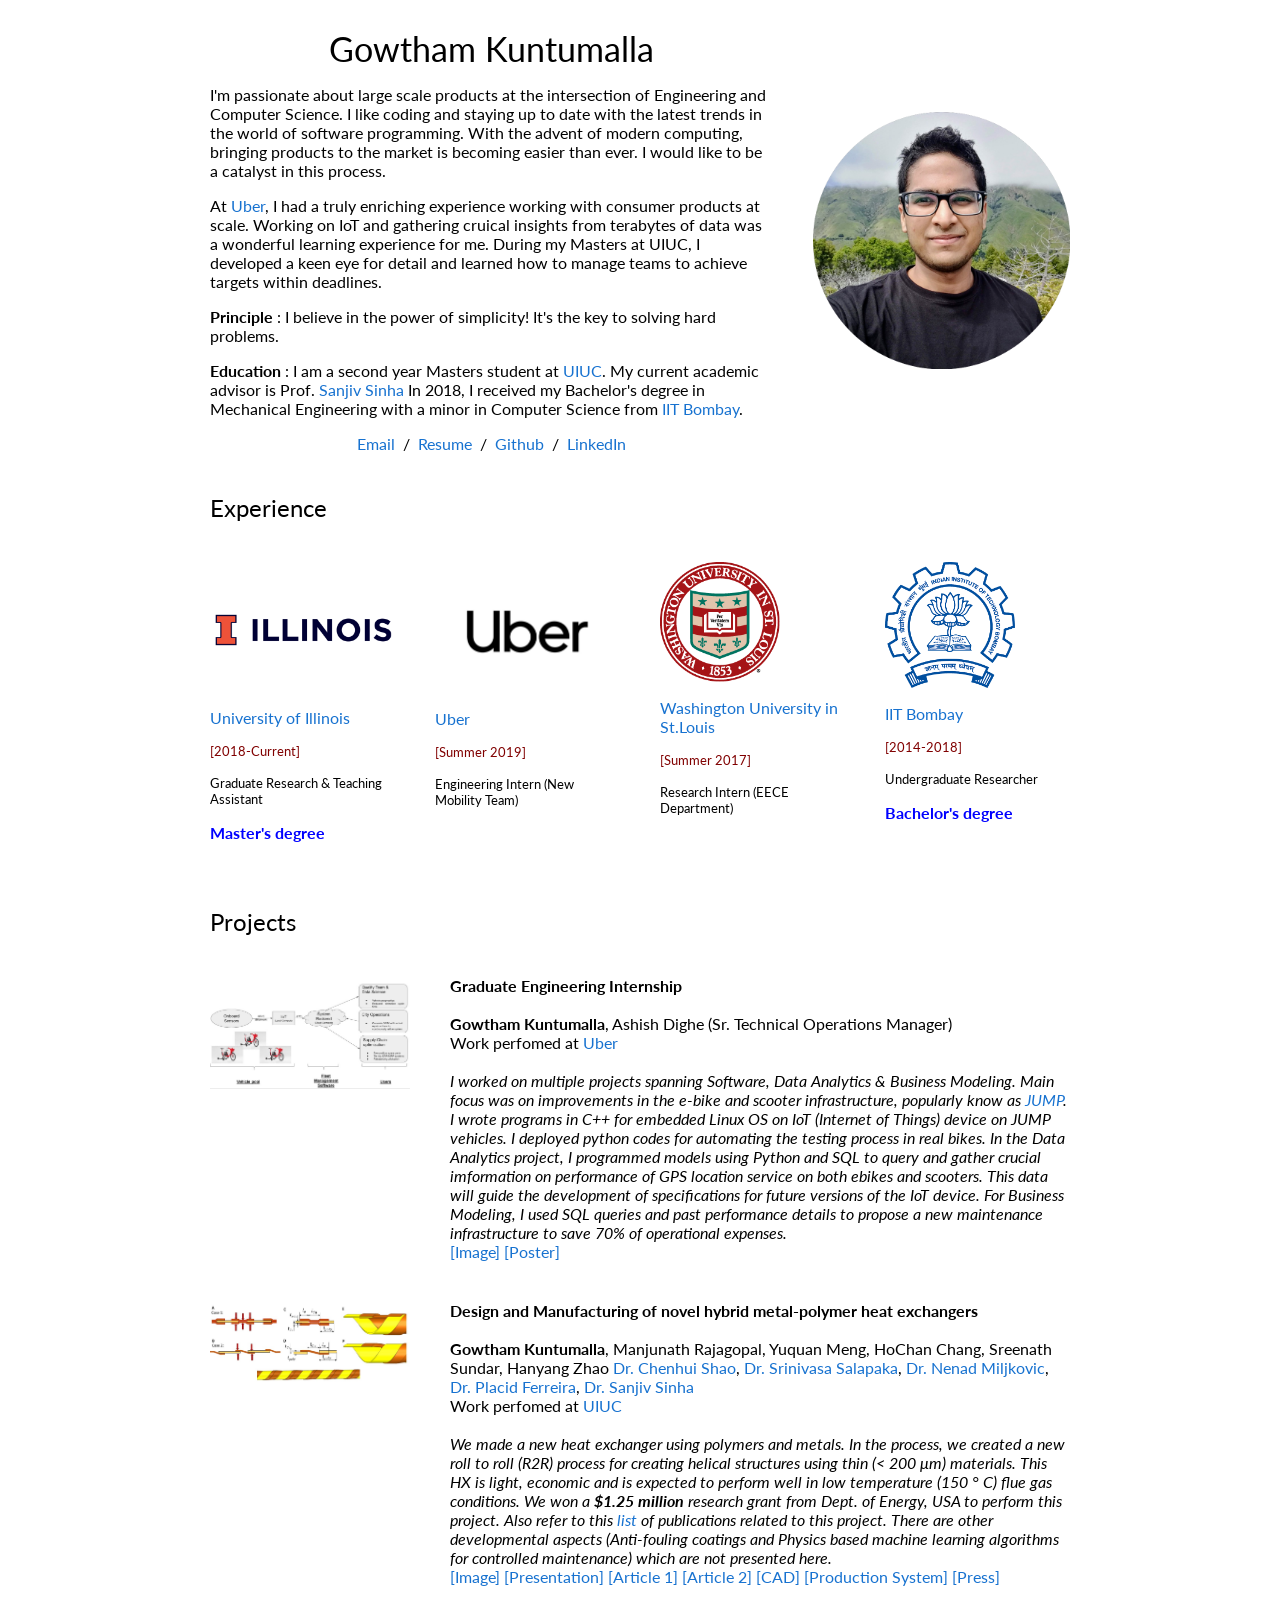
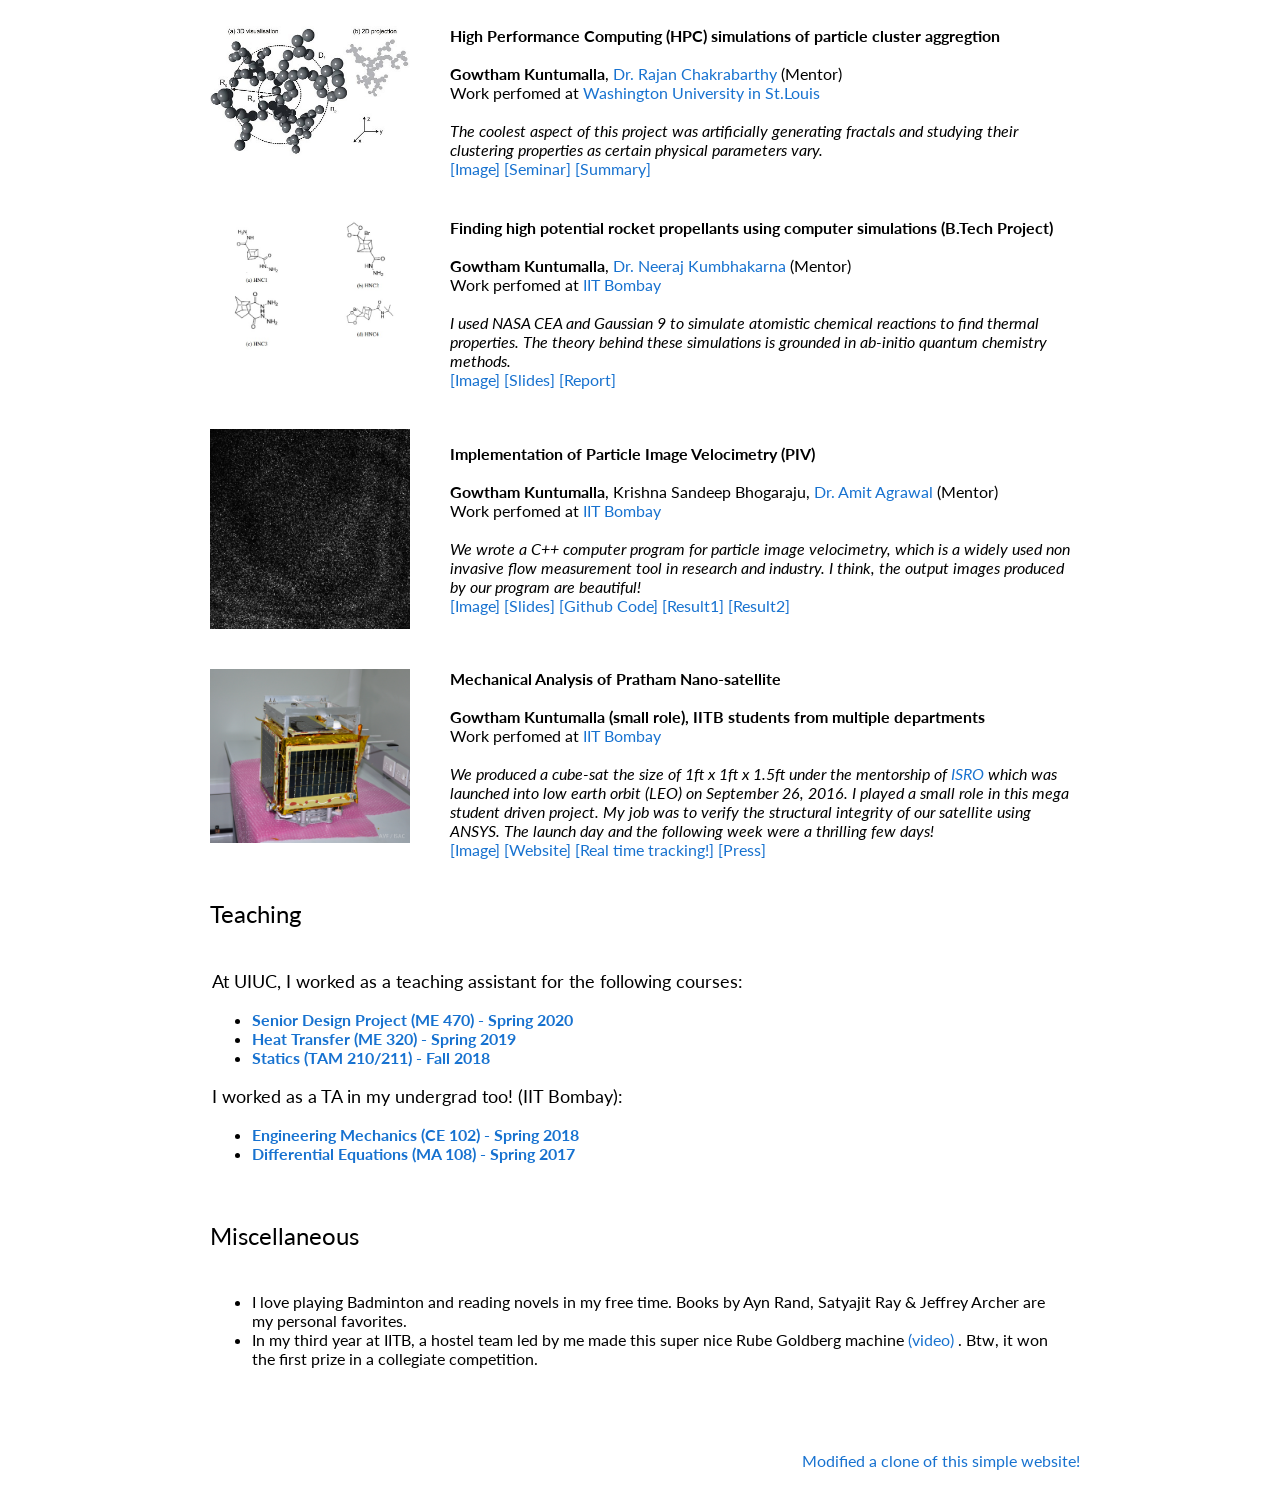
==== index.html @ ed0f3901 "Merge branch 'master' of https://github.com/gowthamkuntumalla/gowthamkuntumalla.github.io" ====
<!DOCTYPE HTML PUBLIC "-//W3C//DTD HTML 4.01 Transitional//EN">
<html>

<head>
  <meta name=viewport content=“width=800”>
  <meta name="generator" content="HTML Tidy for Linux/x86 (vers 11 February 2007), see www.w3.org">
  <!-- <meta name="google-site-verification" content="XXjK99sZKdpFN8kxwbglvDK8Gbhanfx-QfZGGG_TU1M" /> -->
  
  <!-- Global site tag (gtag.js) - Google Analytics -->
<script async src="https://www.googletagmanager.com/gtag/js?id=G-REYKFVB4VT"></script>
<script>
  window.dataLayer = window.dataLayer || [];
  function gtag(){dataLayer.push(arguments);}
  gtag('js', new Date());

  gtag('config', 'G-REYKFVB4VT');
</script>


  <style type="text/css">
    /* Color scheme taken from Sergey Karayev */
    
    a {
      color: #1772d0;
      text-decoration: none;
    }
    
    a:focus,
    a:hover {
      color: #f09228;
      text-decoration: none;
    }
    
    body,
    td,
    th,
    tr,
    p,
    a {
      font-family: 'Lato', Verdana, Helvetica, sans-serif;
      font-size: 16px
    }
    
    strong {
      font-family: 'Lato', Verdana, Helvetica, sans-serif;
      font-size: 16px;
    }
    
    heading {
      font-family: 'Lato', Verdana, Helvetica, sans-serif;
      font-size: 24px;
    }
    
    papertitle {
      font-family: 'Lato', Verdana, Helvetica, sans-serif;
      font-size: 16px;
      font-weight: 700
    }
    
    name {
      font-family: 'Lato', Verdana, Helvetica, sans-serif;
      font-size: 34px;
    }
    
    #paper_img{
      width: 200px;
	  
    }
	
	#inst_logo{
	
	  width:100%;
	  vertical-align: bottom
	
	}
    
    .fade {
      transition: opacity .2s ease-in-out;
      -moz-transition: opacity .2s ease-in-out;
      -webkit-transition: opacity .2s ease-in-out;
    }
    
    span.highlight {
      background-color: #ffffd0;
    }
  </style>
  
  
  <!--  ;;;;;;;;;;;;;;;;;;;;;;;;;;;;;;;;;;;;;;;;;;;;;;;;;;;;;;;;;;;;;;;;;;;;;;;;;;;;;;;;;;;;;;;;;;;;;;;;;;;;;;;;;;;;;;;;;;;;;;;;;;;;;;;;;;;;;;;;;;;  -->
  
  <title>Gowtham Kuntumalla</title>
  <meta http-equiv="Content-Type" content="text/html; charset=us-ascii">
  <link href='http://fonts.googleapis.com/css?family=Lato:400,700,400italic,700italic' rel='stylesheet' type='text/css'>
</head>

<body>
  <table width="900" border="0" align="center" cellspacing="0" cellpadding="0">
    <tr>
      <td>
        <table width="100%" align="center" border="0" cellspacing="0" cellpadding="20">
          <tr>
            <td width="67%" valign="middle">
              <p align="center">
                <name>Gowtham Kuntumalla</name>
              </p>
		    
	      <p> I'm passionate about large scale products at the intersection of Engineering and Computer Science. 
		  I like coding and staying up to date with the latest trends in the world of software programming. 
		  With the advent of modern computing, bringing products to the market is becoming easier than ever. I would like to be a catalyst in this process.  
		 </p>
	     
              <p>  At <a href = "https://www.uber.com/"> Uber</a>, I had a truly enriching experience working with consumer products at scale. Working on IoT and gathering cruical insights from terabytes of data was a wonderful learning experience for me.
		   During my Masters at UIUC, I developed a keen eye for detail and learned how to manage teams to achieve targets within deadlines. 
		      </p>
		    
		 <p> <strong> Principle </strong>: I believe in the power of simplicity! It's the key to solving hard problems. </p> 
              
               <p><strong> Education </strong>: I am a second year Masters student at <a href="https://www.illinois.edu/">UIUC</a>. My current academic advisor is Prof. <a href="https://mechanical.illinois.edu/directory/faculty/sanjiv">Sanjiv Sinha</a> 
		      In 2018, I received my Bachelor's degree in Mechanical Engineering with a minor in Computer Science from <a href="http://www.iitb.ac.in/">IIT Bombay</a>.  
		   </p>
              
              <p align=center>
                <a href="mailto:gowthamkuntumalla@gmail.com">Email</a> &nbsp/&nbsp
                <a href="files/Resume_Gowtham_Kuntumalla.pdf">Resume</a> &nbsp/&nbsp
                <!-- <a href="https://scholar.google.com/citations?hl=en&user=H0JTpfwAAAAJ">Google Scholar</a> &nbsp/&nbsp -->
                <a href="https://github.com/gowthamkuntumalla"> Github </a> &nbsp/&nbsp
                <a href="https://www.linkedin.com/in/gowthamkuntumalla/"> LinkedIn</a>
              </p>
            </td>
            <td width="50%">
              <img width="100%" src="images/gowtham.png">
            </td>
          </tr>
        </table>
		
		
		
		
		 <table width="100%" align="center" border="0" cellspacing="0" cellpadding="20">
          <tr>
            <td width="100%" valign="middle">
              <heading>Experience</heading>
            </td>
          </tr>
        </table>	


		<table width="100%" align="center" border="0" cellspacing="0" cellpadding="20">
          <tr>
            <td width="25%" valign="center">
              <img id="inst_logo" src='images/UIUC_logo.jpg'>
			  
			  <p><font size=2 px color="#800000"> <a href="https://www.illinois.edu/">University of Illinois</a>  </font></p>
			  <p><font size=2 px color="#800000" > [2018-Current]</font></p>
			  <p><font size=2 px color="#000000" > Graduate Research & Teaching Assistant</font></p>
			  <p><font size=2 px color="#0000FF" > <strong>Master's degree</strong></font></p>
            </td>
			
			
			<td width="25%" valign="center">
              <img id="inst_logo" src='images/Uber_logo.jpg'>
			  <p><font size=2 px color="#800000" > <a href="https://www.uber.com/">Uber </a>  </font></p>
			  <p><font size=2 px color="#800000" > [Summer 2019]</font></p>
			  <p><font size=2 px color="#000000" > Engineering Intern (New Mobility Team)</font></p>
			  <p><font size=2 px color="#FFFFFF" > - </font></p>
            </td>
			
			<td width="25%" valign="center">
              <img  width = 65% src='images/WashU_logo.png'> <!--id="inst_logo" --> 
			  <p><font size=2 px color="#800000" > <a href="https://eece.wustl.edu/Pages/default.aspx">Washington University in St.Louis </a>  </font></p>
			  <p><font size=2 px color="#800000" > [Summer 2017]</font></p>
			  <p><font size=2 px color="#000000" > Research Intern (EECE Department)</font></p>
			  <p><font size=2 px color="#FFFFFF" > - </font></p>
            </td>
			
			<td width="25%" valign="top">
              <img width = 70%  src='images/IITB_logo.png'> <!--id="inst_logo" --> 
			  <p><font size=2 px color="#800000" > <a href="http://www.iitb.ac.in/">IIT Bombay </a>   </font></p>
			  <p><font size=2 px color="#800000" > [2014-2018]</font></p>
			  <p><font size=2 px color="#000000" > Undergraduate Researcher</font></p>
			  <p><font size=2 px color="#0000FF" > <strong> Bachelor's degree</strong></font></p>
            </td>
			
			
          </tr>
        </table>			
		<br> 
		<!--  ;;;;;;;;;;;;;;;;;;;;;;;;;;;;;;;;;;;;;;;;;;;;;;;;;;;;;;;;;;;;;;;;;;;;;;;;;;;;;;;;;;;;;;;;;;;;;;;;;;;;;;;;;;;;;;;;;;;;;;;;;;;;;;;;;;;;;;;;;;;  -->
		
        <table width="100%" align="center" border="0" cellspacing="0" cellpadding="20">
          <tr>
            <td width="100%" valign="middle">
              <heading>Projects</heading>
            </td>
          </tr>
        </table>
		

        <table id="publications" width="100%" align="center" border="0" cellspacing="0" cellpadding="20">
          <tr>
            <td width="25%" valign="top">
              <img id="paper_img" src='images/Uber_IVHM.jpg'>
            </td>
            <td width="75%" valign="center" >
              <papertitle> Graduate Engineering Internship</papertitle>
              <br> <br>
              <strong>Gowtham Kuntumalla</strong>,
              Ashish Dighe (Sr. Technical Operations Manager)
			  <br>
              Work perfomed at <a href="https://www.uber.com/">Uber </a> <br> <br>
			  
              <em>I worked on multiple projects spanning Software, Data Analytics & Business Modeling. Main focus was on improvements in the e-bike and scooter infrastructure, 
			  popularly know as <a href = "https://www.jump.com/"> JUMP</a>. 
        I wrote programs in C++ for embedded Linux OS on IoT (Internet of Things) device on JUMP vehicles. I deployed python codes for automating the testing process in real bikes. 
		      In the Data Analytics project, I programmed models using Python and SQL to query and gather crucial imformation on performance of GPS location service on both ebikes and scooters. 
		      This data will guide the development of specifications for future versions of the IoT device. For Business Modeling, I used SQL queries and past performance details to propose a new maintenance infrastructure to save 70% of operational expenses. 
        </em>
              <br>
              <a href="images/Uber_IVHM.jpg">[Image]</a>
			  <a href="files/Uber_Gowtham_Poster.pdf">[Poster]</a>
 
            </td>
          </tr>
		  
		  
		  <tr>
            <td width="25%" valign="top">
              <img id="paper_img" src='images/UIUC_DOE_HXimg.jpg'>
            </td>
            <td width="75%" valign="center" >
              <papertitle> Design and Manufacturing of novel hybrid metal-polymer heat exchangers </papertitle>
              <br> <br>
              <strong>Gowtham Kuntumalla</strong>,
			  Manjunath Rajagopal, Yuquan Meng, HoChan Chang, Sreenath Sundar, Hanyang Zhao   
			  
			  <a href="https://mechanical.illinois.edu/directory/faculty/chshao">Dr. Chenhui Shao</a>,
			  <a href="https://mechanical.illinois.edu/directory/faculty/salapaka">Dr. Srinivasa Salapaka</a>,
			  <a href="https://mechanical.illinois.edu/directory/profile/nmiljkov">Dr. Nenad Miljkovic</a>,
			  <a href="https://mechanical.illinois.edu/directory/faculty/pferreir">Dr. Placid Ferreira</a>,		  			  
              <a href="http://sinhagroup.mechanical.illinois.edu/people.html">Dr. Sanjiv Sinha</a>
			  
              <br>
			  Work perfomed at <a href="http://sinhagroup.mechanical.illinois.edu/research.html"> UIUC </a> <br> <br>

			  
              <em> We made a new heat exchanger using polymers and metals. In the process, we created a new roll to roll (R2R) process for creating helical structures using thin (&lt; 200 &#956;m) materials. This HX is light, economic and 
			is expected to perform well in low temperature (150 &#176; C) flue gas conditions. We won a <strong> $1.25 million </strong> research grant from Dept. of Energy, USA to perform this project.  Also refer to 
			this <a href = "http://sinhagroup.mechanical.illinois.edu/pubs.html">list</a> of publications related to this project. There are other developmental aspects 
			(Anti-fouling coatings and Physics based machine learning algorithms for controlled maintenance) which are not presented here. </em>
              <br>
			  <a href="images/UIUC_DOE_HXimg.jpg">[Image]</a>
			  <a href="files/UIUC_IMECE2019_Presentation.pdf">[Presentation]</a>
              <a href="files/UIUC_ASME_GK.pdf">[Article 1]</a>
			  <a href="https://www.sciencedirect.com/science/article/pii/S0017931019325748">[Article 2]</a>
			  <a href="images/UIUC_R2R_CAD.jpg">[CAD]</a>
			  <a href="images/UIUC_R2R_setup.jpg">[Production System]</a>
			  <a href="https://mechanical.illinois.edu/news/sinha-leading-study-improve-low-temperature-heat-exchanger-performance">[Press]</a>
			  
			  
 
            </td>
          </tr>
		  
		  
		  <tr>
            <td width="25%" valign="top">
              <img id="paper_img" src='images/WashU_fractal.jpg'>
            </td>
            <td width="75%" valign="center" >
              <papertitle> High Performance Computing (HPC) simulations of particle cluster aggregtion</papertitle>
              <br> <br>
              <strong>Gowtham Kuntumalla</strong>,
              <a href="https://engineering.wustl.edu/Profiles/Pages/Rajan-Chakrabarty.aspx">Dr. Rajan Chakrabarthy </a> (Mentor)
              <br>
			  Work perfomed at <a href="https://eece.wustl.edu/Pages/default.aspx">Washington University in St.Louis </a> <br> <br>

			  
              <em> The coolest aspect of this project was artificially generating fractals and studying their clustering properties as
			  certain physical parameters vary.</em>
              <br>
			  <a href="images/WashU_fractal.jpg">[Image]</a>
			  <a href="files/WashU_NLD_Seminar_PPT.pdf">[Seminar]</a>
              <a href="files/WashU_Gowtham_Project_Report.pdf">[Summary]</a>
 
            </td>
          </tr>
		  
		  
		  <tr>
            <td width="25%" valign="top">
              <img id="paper_img" src='images/IITB_BTP_image.jpg'>
            </td>
            <td width="75%" valign="center" >
              <papertitle> Finding high potential rocket propellants using computer simulations (B.Tech Project)</papertitle>
              <br> <br>
              <strong>Gowtham Kuntumalla</strong>,
              <a href="https://www.me.iitb.ac.in/?q=faculty/Prof.%20Neeraj%20Kumbhakarna">Dr. Neeraj Kumbhakarna</a> (Mentor)
              <br>
			  Work perfomed at <a href="http://www.iitb.ac.in/">IIT Bombay </a> <br> <br>

			  
              <em> I used NASA CEA and Gaussian 9 to simulate atomistic chemical reactions to find thermal properties. The theory behind these simulations is grounded in ab-initio quantum chemistry methods.</em>
              <br>
			  <a href="images/IITB_BTP_image.jpg">[Image]</a>
			  <a href="files/IITB_BTP1_slides.pdf">[Slides]</a>
              <a href="files/IITB_BTP1_report.pdf">[Report]</a>
 
            </td>
          </tr>
		  
		  <tr>
            <td width="25%" valign="top">
              <img id="paper_img" src='images/IITB_PIV_result3.gif'>
            </td>
            <td width="75%" valign="center" >
              <papertitle> Implementation of Particle Image Velocimetry (PIV)</papertitle>
              <br> <br>
              <strong>Gowtham Kuntumalla</strong>, Krishna Sandeep Bhogaraju,
              <a href="https://www.me.iitb.ac.in/~amit.agrawal/">Dr. Amit Agrawal</a> (Mentor)
              <br>
			  Work perfomed at <a href="http://www.iitb.ac.in/">IIT Bombay </a> <br> <br>

			  
              <em> We wrote a C++ computer program for particle image velocimetry, which is a widely used non invasive flow measurement tool in research and industry. I think, the output images 
			  produced by our program are beautiful! </em>
              <br>
			  <a href="images/IITB_PIV_result3.gif">[Image]</a>
			  <a href="files/IITB_PIV_slides.pdf">[Slides]</a>
              <a href="https://github.com/gowthamkuntumalla/2D_PIV-version2">[Github Code]</a>
			  <a href="images/IITB_PIV_result1.gif">[Result1]</a>
			  <a href="images/IITB_PIV_result2.gif">[Result2]</a>
			 </td>
          </tr>
		  
		  
		   <tr>
            <td width="25%" valign="top">
              <img id="paper_img" src='images/IITB_Pratham_Cubesat.jpg'>
            </td>
            <td width="75%" valign="center" >
              <papertitle> Mechanical Analysis of Pratham Nano-satellite</papertitle>
              <br> <br>
              <strong>Gowtham Kuntumalla (small role), IITB students from multiple departments</strong>
              <br>
			  Work perfomed at <a href="http://www.iitb.ac.in/">IIT Bombay </a> <br> <br>

			  
              <em> We produced a cube-sat the size of 1ft x 1ft x 1.5ft under the mentorship of <a href= "https://www.isro.gov.in/"> ISRO </a> which was launched into low earth orbit (LEO) on September 26, 2016. 
			  I played a small role in this mega student driven project. My job was to verify the structural integrity of our satellite using ANSYS. 
			  The launch day and the following week were a thrilling few days!</em>
              <br>
			  
			  <a href="images/IITB_Pratham_Cubesat.jpg">[Image]</a>
			  <a href="https://www.aero.iitb.ac.in/satlab/pratham.php">[Website]</a> 
			  <a href="https://www.n2yo.com/satellite/?s=41783">[Real time tracking!]</a>
			  <a href="https://www.hindustantimes.com/mumbai-news/iit-bombay-s-pratham-microsatellite-did-not-complete-its-mission-goal/story-eEGwcnRZndsUFnEdQUKBwN.html">[Press]</a>
			  
              
			 </td>
          </tr>
	  
		  
		  
		</table>  
		       
         	
		

        <!--  ;;;;;;;;;;;;;;;;;;;;;;;;;;;;;;;;;;;;;;;;;;;;;;;;;;;;;;;;;;;;;;;;;;;;;;;;;;;;;;;;;;;;;;;;;;;;;;;;;;;;;;;;;;;;;;;;;;;;;;;;;;;;;;;;;;;;;;;;;;;  -->
        <table width="100%" align="center" border="0" cellspacing="0" cellpadding="20">
          <tr>
            <td>
              <heading>Teaching</heading>
            </td>
          </tr>
        </table>
        <table width="100%" align="center" border="0" cellpadding="20">
          <tr>
            <td width="75%" valign="center">
              <p>
                <p style="font-size:18px">At UIUC, I worked as a teaching assistant for the following courses:</p>
                <ul>
			<li><a href="https://mechanical.illinois.edu/courses/profile/ME470">
                    <papertitle>Senior Design Project (ME 470) - Spring 2020</papertitle></a></li>
                    
                  <li><a href="https://mechanical.illinois.edu/courses/profile/ME320">
                    <papertitle>Heat Transfer (ME 320) - Spring 2019</papertitle></a></li>
                    <li><a href="https://courses.engr.illinois.edu/tam210/fa2018/index.html">
                      <papertitle> Statics (TAM 210/211) - Fall 2018</a>
                      </li>
                  </ul>
				  <p style="font-size:18px">I worked as a TA in my undergrad too! (IIT  Bombay):</p>
				  <ul>
                  <li><a href="http://www.iitb.ac.in/">
                    <papertitle> Engineering Mechanics (CE 102) - Spring 2018</papertitle></a></li>
                    <li><a href="http://www.iitb.ac.in/">
                      <papertitle> Differential Equations (MA 108) - Spring 2017</a>
                      </li>
                  </ul>
				  
				  
              </p>
            </td>
          </tr>
        </table>
		
		
		
		<!--  ;;;;;;;;;;;;;;;;;;;;;;;;;;;;;;;;;;;;;;;;;;;;;;;;;;;;;;;;;;;;;;;;;;;;;;;;;;;;;;;;;;;;;;;;;;;;;;;;;;;;;;;;;;;;;;;;;;;;;;;;;;;;;;;;;;;;;;;;;;;  -->
        <table width="100%" align="center" border="0" cellspacing="0" cellpadding="20">
          <tr>
            <td>
              <heading>Miscellaneous</heading>
            </td>
          </tr>
        </table>
		
		 <table width="100%" align="center" border="0" cellpadding="20">
          <tr>
            <td width="75%" valign="center">
              <p>
                <ul>
                  <li>I love playing Badminton and reading novels in my free time. Books by Ayn Rand, Satyajit Ray & Jeffrey Archer are my personal favorites.
                   <li> In my third year at IITB, a hostel team led by me made this super nice Rube Goldberg machine  <a href ="https://www.youtube.com/watch?v=MYQxAyiaZkA"> (video) </a>. Btw, it won the first prize in a collegiate competition. 
				  </li>
                  </ul>	  
			  </p>
            </td>
          </tr>
        </table>
		
		
		
		<!--  ;;;;;;;;;;;;;;;;;;;;;;;;;;;;;;;;;;;;;;;;;;;;;;;;;;;;;;;;;;;;;;;;;;;;;;;;;;;;;;;;;;;;;;;;;;;;;;;;;;;;;;;;;;;;;;;;;;;;;;;;;;;;;;;;;;;;;;;;;;;  -->
		
        <table width="100%" align="center" border="0" cellspacing="0" cellpadding="10">
       
	  
          <tr><td>
          <br>
		  
			<!-- <p align="center"><font size="2">
              <a href='http://www.counter12.com'><img src='http://www.counter12.com/img-9adC6B73cWCA0az6-36.gif' border='0' alt='conter12'></a>
			<script type='text/javascript' src='http://www.counter12.com/ad.js?id=9adC6B73cWCA0az6'>
				</script></font></p> -->
				
				
              <p align="right"><font size="2">
              <a href="http://www.cs.berkeley.edu/~barron/">Modified a clone of this simple website!</a>
              </font></p>
      </td></tr>
      </table>
	  
</body>

</html>
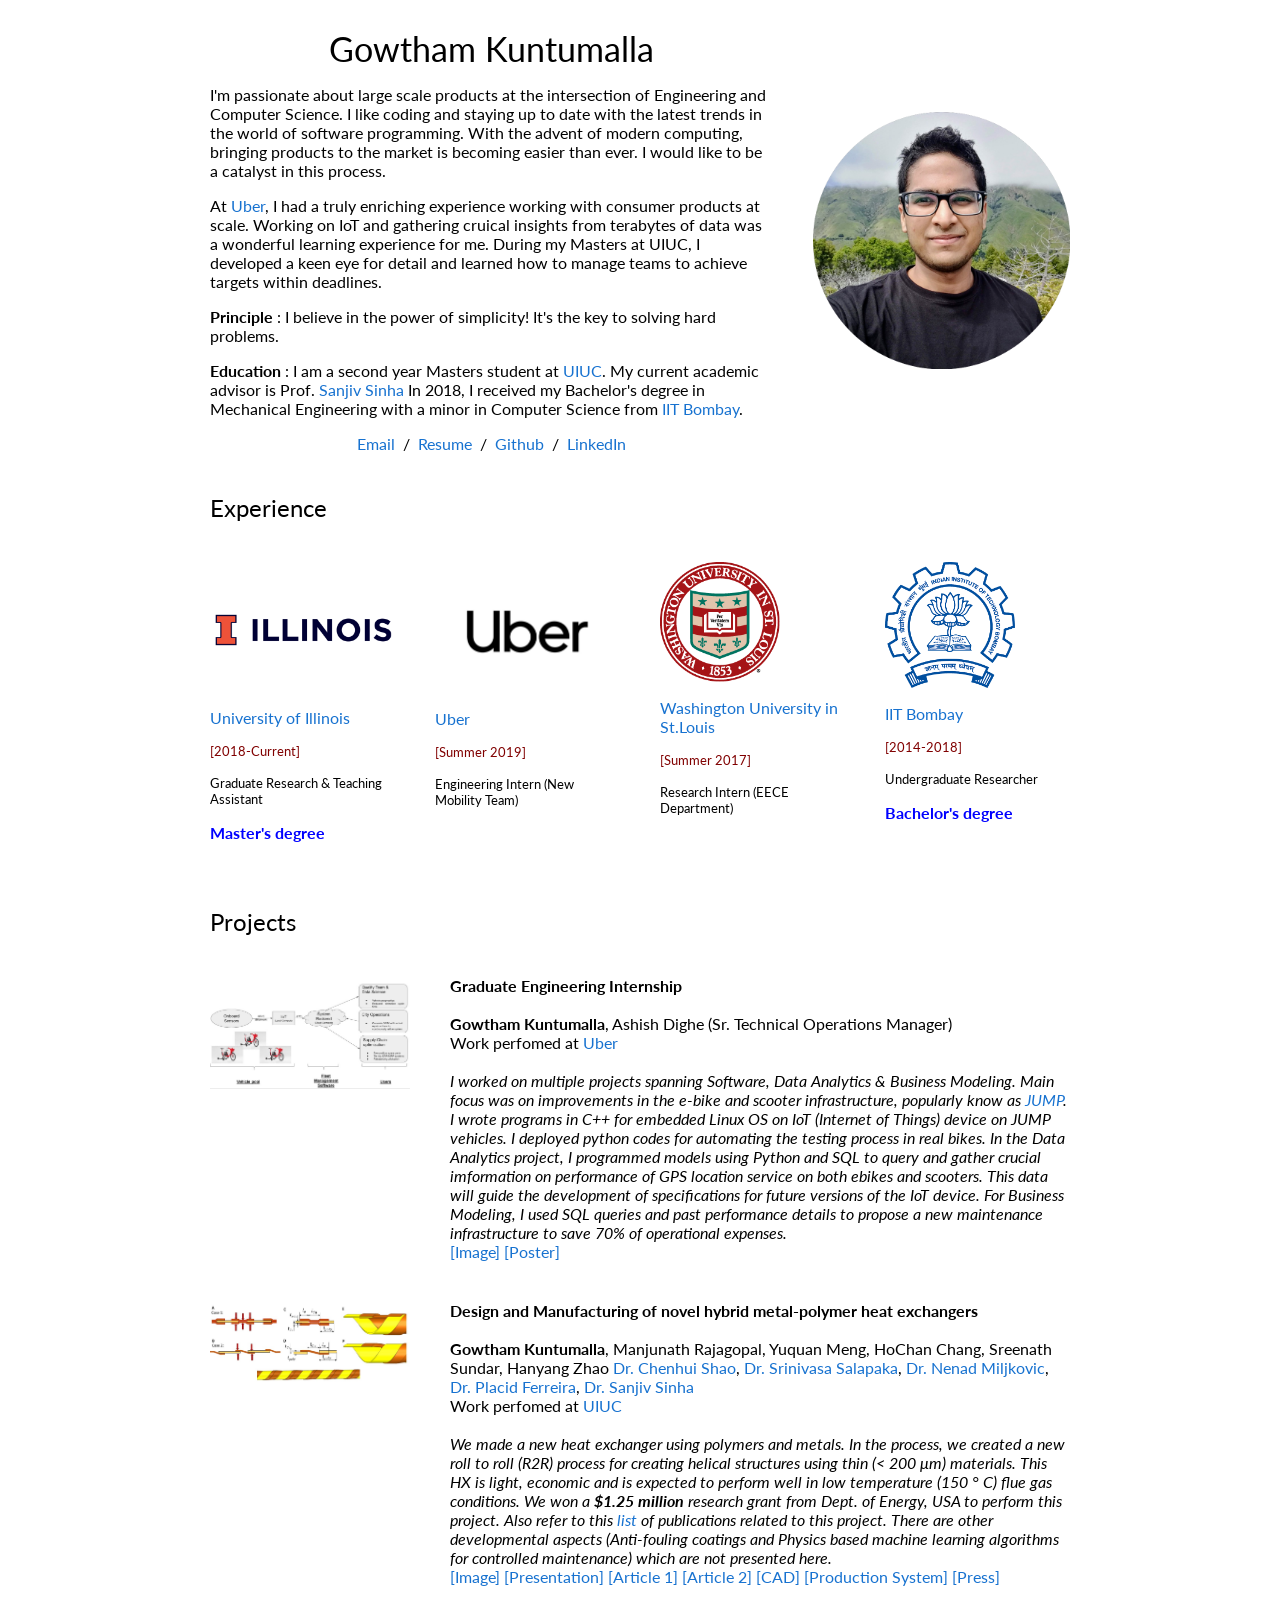
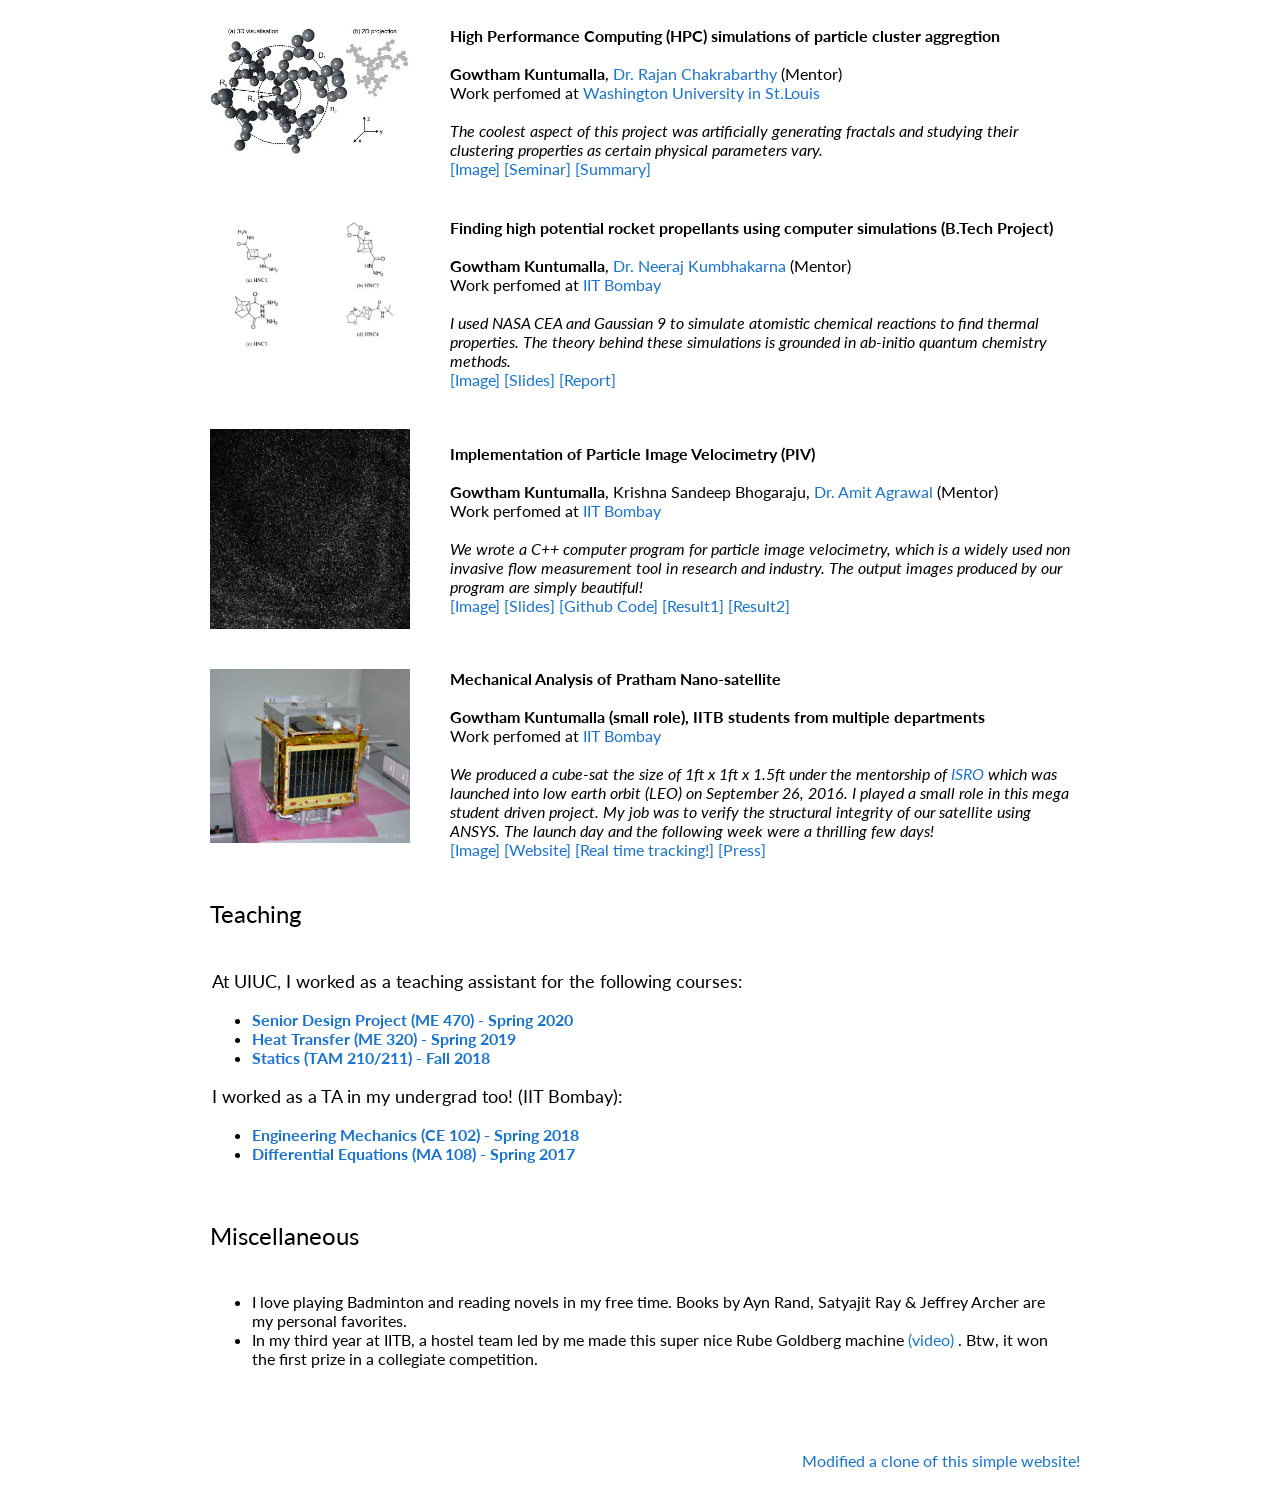
==== commit e9c783af: "edits" ====
--- a/index.html
+++ b/index.html
@@ -321,8 +321,8 @@
 			  Work perfomed at <a href="http://www.iitb.ac.in/">IIT Bombay </a> <br> <br>
 
 			  
-              <em> We wrote a C++ computer program for particle image velocimetry, which is a widely used non invasive flow measurement tool in research and industry. I think, the output images 
-			  produced by our program are beautiful! </em>
+              <em> We wrote a C++ computer program for particle image velocimetry, which is a widely used non invasive flow measurement tool in research and industry. The output images 
+			  produced by our program are simply beautiful! </em>
               <br>
 			  <a href="images/IITB_PIV_result3.gif">[Image]</a>
 			  <a href="files/IITB_PIV_slides.pdf">[Slides]</a>
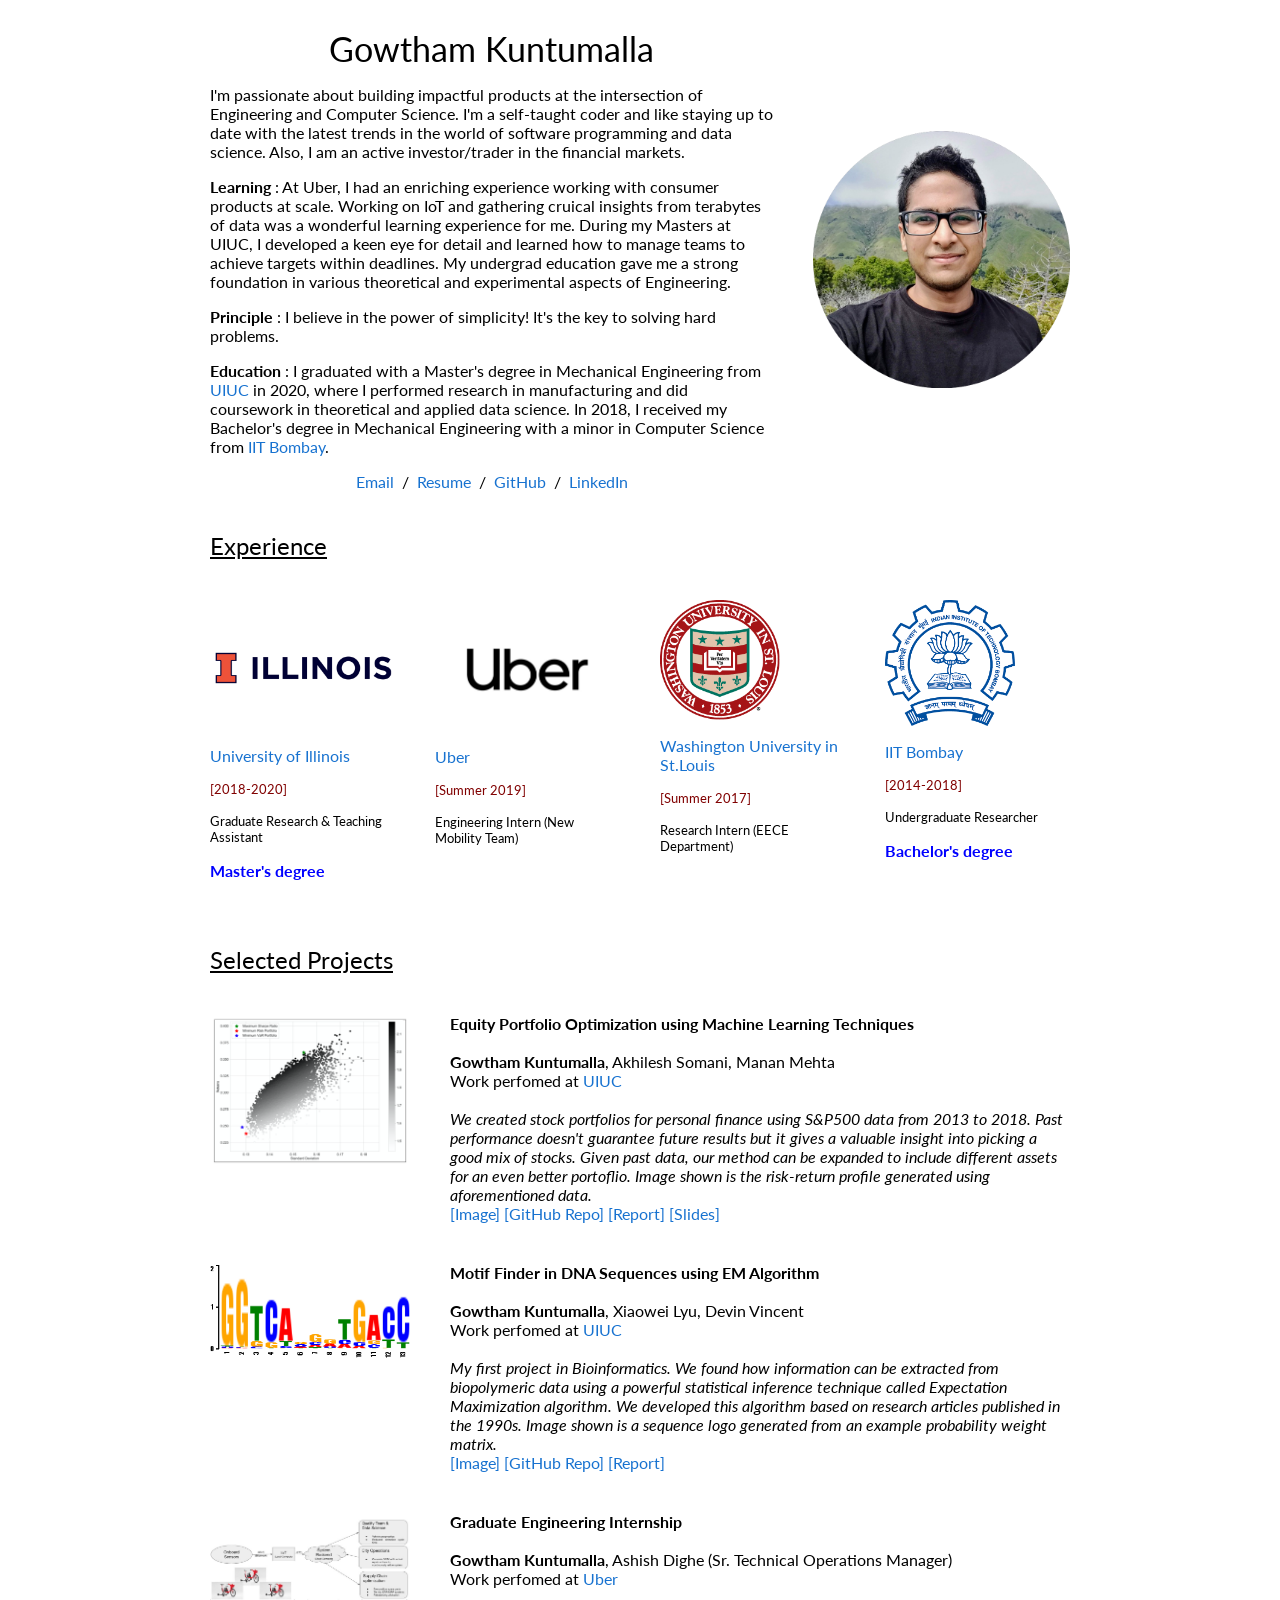
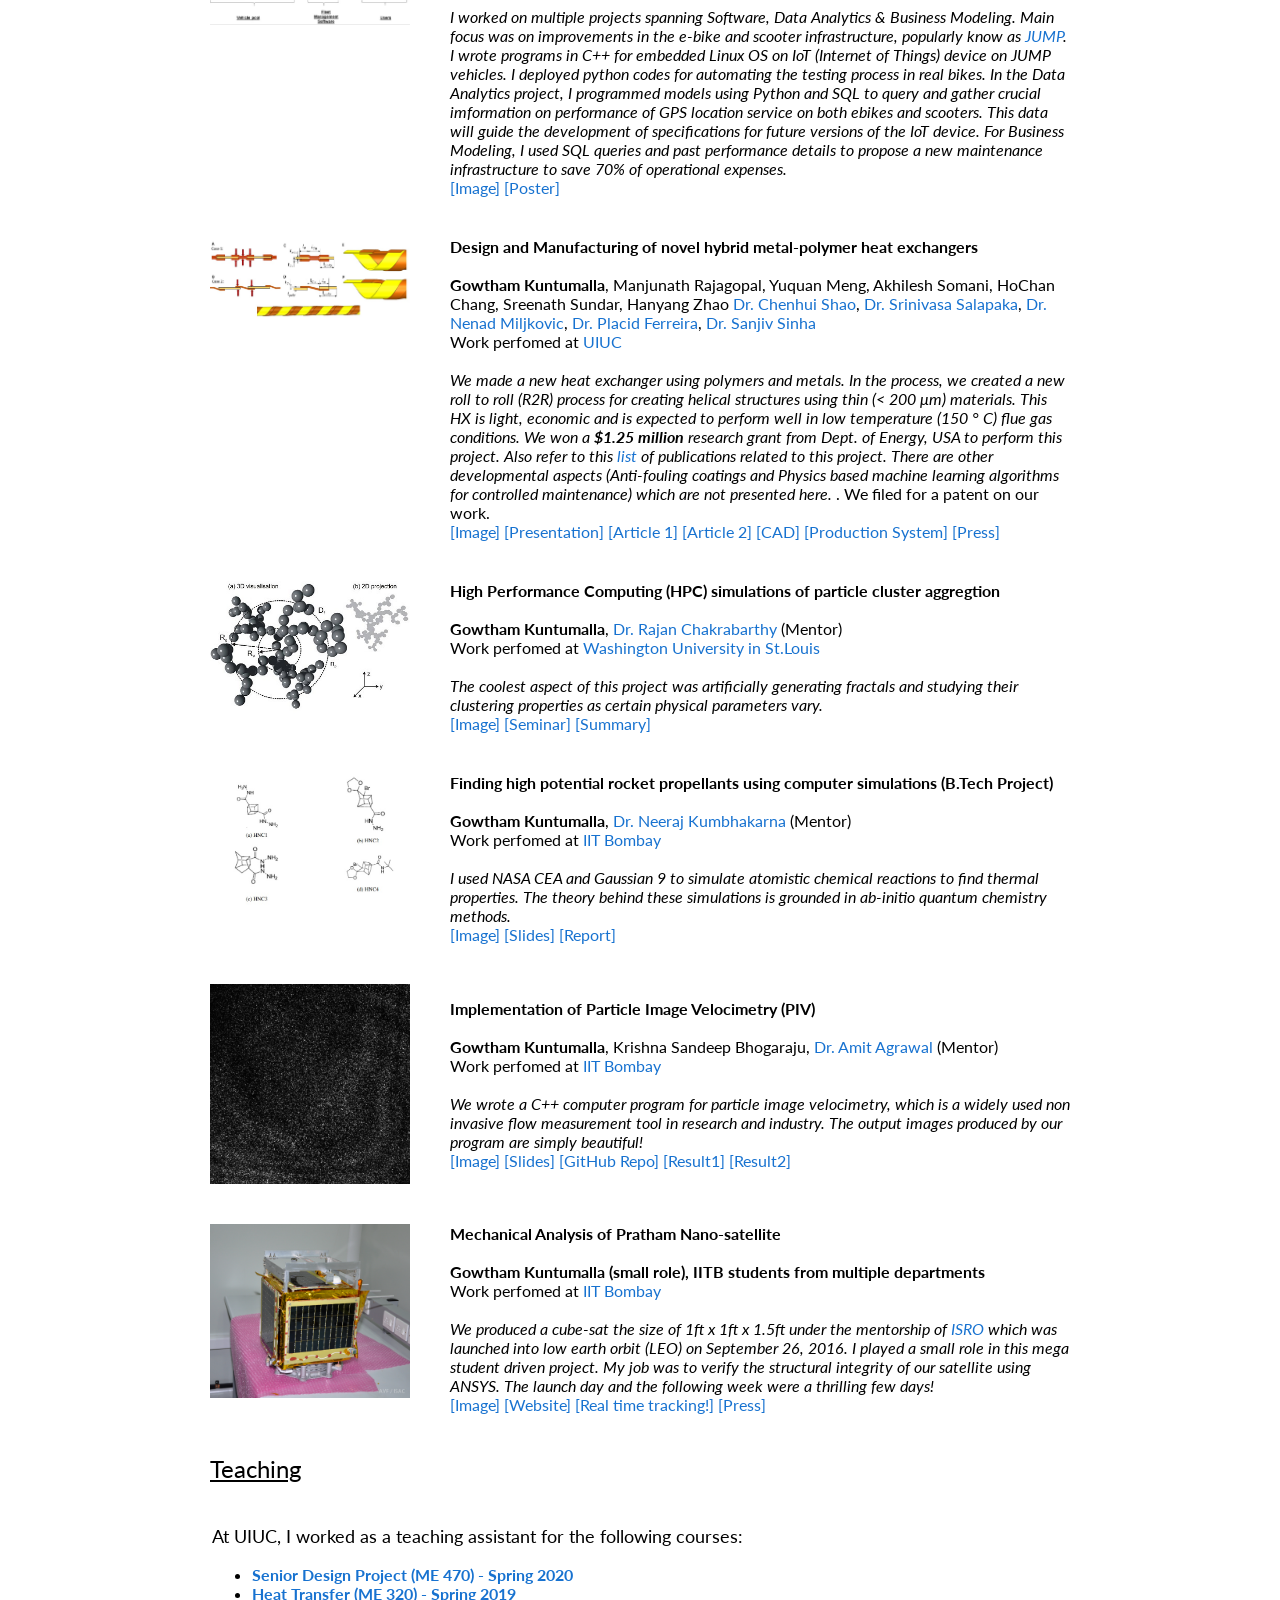
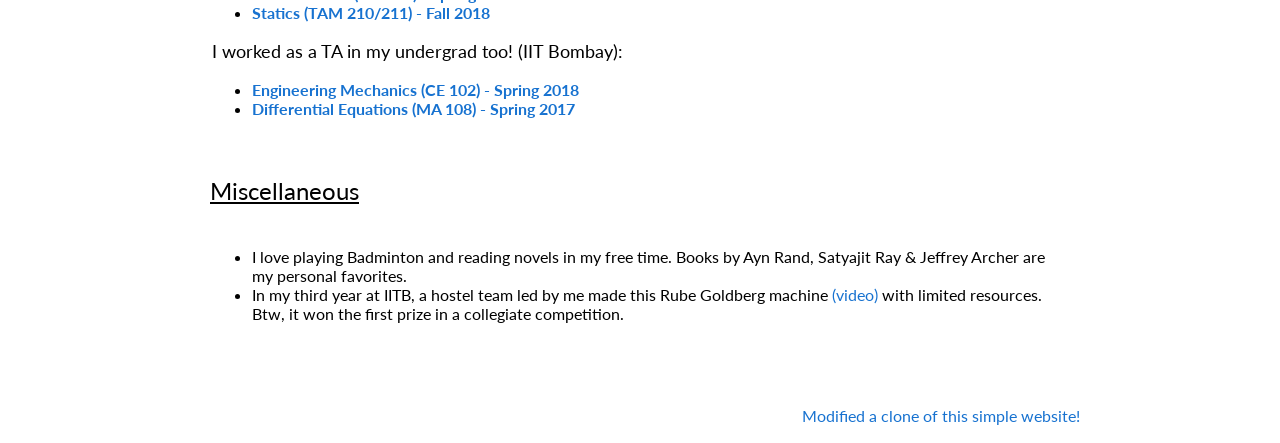
==== commit b7ac47dc: "updates to projects" ====
--- a/index.html
+++ b/index.html
@@ -7,14 +7,14 @@
   <!-- <meta name="google-site-verification" content="XXjK99sZKdpFN8kxwbglvDK8Gbhanfx-QfZGGG_TU1M" /> -->
   
   <!-- Global site tag (gtag.js) - Google Analytics -->
-<script async src="https://www.googletagmanager.com/gtag/js?id=G-REYKFVB4VT"></script>
-<script>
-  window.dataLayer = window.dataLayer || [];
-  function gtag(){dataLayer.push(arguments);}
-  gtag('js', new Date());
-
-  gtag('config', 'G-REYKFVB4VT');
-</script>
+  <script async src="https://www.googletagmanager.com/gtag/js?id=G-REYKFVB4VT"></script>
+  <script>
+    window.dataLayer = window.dataLayer || [];
+    function gtag(){dataLayer.push(arguments);}
+    gtag('js', new Date());
+
+    gtag('config', 'G-REYKFVB4VT');
+  </script>
 
 
   <style type="text/css">
@@ -64,33 +64,33 @@
     
     #paper_img{
       width: 200px;
-	  
-    }
-	
-	#inst_logo{
-	
-	  width:100%;
-	  vertical-align: bottom
-	
-	}
-    
-    .fade {
-      transition: opacity .2s ease-in-out;
-      -moz-transition: opacity .2s ease-in-out;
-      -webkit-transition: opacity .2s ease-in-out;
-    }
-    
-    span.highlight {
-      background-color: #ffffd0;
-    }
-  </style>
-  
-  
-  <!--  ;;;;;;;;;;;;;;;;;;;;;;;;;;;;;;;;;;;;;;;;;;;;;;;;;;;;;;;;;;;;;;;;;;;;;;;;;;;;;;;;;;;;;;;;;;;;;;;;;;;;;;;;;;;;;;;;;;;;;;;;;;;;;;;;;;;;;;;;;;;  -->
-  
-  <title>Gowtham Kuntumalla</title>
-  <meta http-equiv="Content-Type" content="text/html; charset=us-ascii">
-  <link href='http://fonts.googleapis.com/css?family=Lato:400,700,400italic,700italic' rel='stylesheet' type='text/css'>
+
+    }
+
+    #inst_logo{
+
+     width:100%;
+     vertical-align: bottom
+
+   }
+
+   .fade {
+    transition: opacity .2s ease-in-out;
+    -moz-transition: opacity .2s ease-in-out;
+    -webkit-transition: opacity .2s ease-in-out;
+  }
+
+  span.highlight {
+    background-color: #ffffd0;
+  }
+</style>
+
+
+<!--  ;;;;;;;;;;;;;;;;;;;;;;;;;;;;;;;;;;;;;;;;;;;;;;;;;;;;;;;;;;;;;;;;;;;;;;;;;;;;;;;;;;;;;;;;;;;;;;;;;;;;;;;;;;;;;;;;;;;;;;;;;;;;;;;;;;;;;;;;;;;  -->
+
+<title>Gowtham Kuntumalla</title>
+<meta http-equiv="Content-Type" content="text/html; charset=us-ascii">
+<link href='http://fonts.googleapis.com/css?family=Lato:400,700,400italic,700italic' rel='stylesheet' type='text/css'>
 </head>
 
 <body>
@@ -103,354 +103,403 @@
               <p align="center">
                 <name>Gowtham Kuntumalla</name>
               </p>
-		    
-	      <p> I'm passionate about large scale products at the intersection of Engineering and Computer Science. 
-		  I like coding and staying up to date with the latest trends in the world of software programming. 
-		  With the advent of modern computing, bringing products to the market is becoming easier than ever. I would like to be a catalyst in this process.  
-		 </p>
-	     
-              <p>  At <a href = "https://www.uber.com/"> Uber</a>, I had a truly enriching experience working with consumer products at scale. Working on IoT and gathering cruical insights from terabytes of data was a wonderful learning experience for me.
-		   During my Masters at UIUC, I developed a keen eye for detail and learned how to manage teams to achieve targets within deadlines. 
-		      </p>
-		    
-		 <p> <strong> Principle </strong>: I believe in the power of simplicity! It's the key to solving hard problems. </p> 
-              
-               <p><strong> Education </strong>: I am a second year Masters student at <a href="https://www.illinois.edu/">UIUC</a>. My current academic advisor is Prof. <a href="https://mechanical.illinois.edu/directory/faculty/sanjiv">Sanjiv Sinha</a> 
-		      In 2018, I received my Bachelor's degree in Mechanical Engineering with a minor in Computer Science from <a href="http://www.iitb.ac.in/">IIT Bombay</a>.  
-		   </p>
-              
-              <p align=center>
-                <a href="mailto:gowthamkuntumalla@gmail.com">Email</a> &nbsp/&nbsp
-                <a href="files/Resume_Gowtham_Kuntumalla.pdf">Resume</a> &nbsp/&nbsp
-                <!-- <a href="https://scholar.google.com/citations?hl=en&user=H0JTpfwAAAAJ">Google Scholar</a> &nbsp/&nbsp -->
-                <a href="https://github.com/gowthamkuntumalla"> Github </a> &nbsp/&nbsp
-                <a href="https://www.linkedin.com/in/gowthamkuntumalla/"> LinkedIn</a>
+
+              <p> I'm passionate about building impactful products at the intersection of Engineering and Computer Science. 
+                I'm a self-taught coder and like staying up to date with the latest trends in the world of software programming and data science. Also, I am an active investor/trader in the financial markets.
               </p>
-            </td>
-            <td width="50%">
-              <img width="100%" src="images/gowtham.png">
+
+              <p> <strong> Learning </strong>:  At Uber, I had an enriching experience working with consumer products at scale. Working on IoT and gathering cruical insights from terabytes of data was a wonderful learning experience for me.
+               During my Masters at UIUC, I developed a keen eye for detail and learned how to manage teams to achieve targets within deadlines. My undergrad education gave me a strong foundation in various theoretical and experimental aspects of Engineering.
+             </p>
+
+             <p> <strong> Principle </strong>: I believe in the power of simplicity! It's the key to solving hard problems. </p> 
+
+             <p><strong> Education </strong>: I graduated with a Master's degree in Mechanical Engineering from <a href="https://www.illinois.edu/">UIUC</a> in 2020, where I performed research in manufacturing and did coursework in theoretical and applied data science. 
+              <!-- My current academic advisor is Prof. <a href="https://mechanical.illinois.edu/directory/faculty/sanjiv">Sanjiv Sinha</a> -->
+              In 2018, I received my Bachelor's degree in Mechanical Engineering with a minor in Computer Science from <a href="http://www.iitb.ac.in/">IIT Bombay</a>.  
+            </p>
+
+            <p align=center>
+              <a href="mailto:gowthamkuntumalla@gmail.com">Email</a> &nbsp/&nbsp
+              <a href="files/Resume_Gowtham_Kuntumalla.pdf">Resume</a> &nbsp/&nbsp
+              <!-- <a href="https://scholar.google.com/citations?hl=en&user=H0JTpfwAAAAJ">Google Scholar</a> &nbsp/&nbsp -->
+              <a href="https://github.com/gowthamkuntumalla"> GitHub </a> &nbsp/&nbsp
+              <a href="https://www.linkedin.com/in/gowthamkuntumalla/"> LinkedIn</a>
+            </p>
+          </td>
+          <td width="50%">
+            <img width="100%" src="images/gowtham.png">
+          </td>
+        </tr>
+      </table>
+
+
+
+
+      <table width="100%" align="center" border="0" cellspacing="0" cellpadding="20">
+        <tr>
+          <td width="100%" valign="middle">
+            <heading><u>Experience</u></heading>
+          </td>
+        </tr>
+      </table>	
+
+
+      <table width="100%" align="center" border="0" cellspacing="0" cellpadding="20">
+        <tr>
+          <td width="25%" valign="center">
+            <img id="inst_logo" src='images/UIUC_logo.jpg'>
+
+            <p><font size=2 px color="#800000"> <a href="https://www.illinois.edu/">University of Illinois</a>  </font></p>
+            <p><font size=2 px color="#800000" > [2018-2020]</font></p>
+            <p><font size=2 px color="#000000" > Graduate Research & Teaching Assistant</font></p>
+            <p><font size=2 px color="#0000FF" > <strong>Master's degree</strong></font></p>
+          </td>
+
+
+          <td width="25%" valign="center">
+            <img id="inst_logo" src='images/Uber_logo.jpg'>
+            <p><font size=2 px color="#800000" > <a href="https://www.uber.com/">Uber </a>  </font></p>
+            <p><font size=2 px color="#800000" > [Summer 2019]</font></p>
+            <p><font size=2 px color="#000000" > Engineering Intern (New Mobility Team)</font></p>
+            <p><font size=2 px color="#FFFFFF" > - </font></p>
+          </td>
+
+          <td width="25%" valign="center">
+            <img  width = 65% src='images/WashU_logo.png'> <!--id="inst_logo" --> 
+            <p><font size=2 px color="#800000" > <a href="https://eece.wustl.edu/Pages/default.aspx">Washington University in St.Louis </a>  </font></p>
+            <p><font size=2 px color="#800000" > [Summer 2017]</font></p>
+            <p><font size=2 px color="#000000" > Research Intern (EECE Department)</font></p>
+            <p><font size=2 px color="#FFFFFF" > - </font></p>
+          </td>
+
+          <td width="25%" valign="top">
+            <img width = 70%  src='images/IITB_logo.png'> <!--id="inst_logo" --> 
+            <p><font size=2 px color="#800000" > <a href="http://www.iitb.ac.in/">IIT Bombay </a>   </font></p>
+            <p><font size=2 px color="#800000" > [2014-2018]</font></p>
+            <p><font size=2 px color="#000000" > Undergraduate Researcher</font></p>
+            <p><font size=2 px color="#0000FF" > <strong> Bachelor's degree</strong></font></p>
+          </td>
+
+
+        </tr>
+      </table>			
+      <br> 
+      <!--  ;;;;;;;;;;;;;;;;;;;;;;;;;;;;;;;;;;;;;;;;;;;;;;;;;;;;;;;;;;;;;;;;;;;;;;;;;;;;;;;;;;;;;;;;;;;;;;;;;;;;;;;;;;;;;;;;;;;;;;;;;;;;;;;;;;;;;;;;;;;  -->
+
+      <table width="100%" align="center" border="0" cellspacing="0" cellpadding="20">
+        <tr>
+          <td width="100%" valign="middle">
+            <heading><u>Selected Projects</u></heading>
+          </td>
+        </tr>
+      </table>
+
+
+      <table id="publications" width="100%" align="center" border="0" cellspacing="0" cellpadding="20">
+
+        <tr>
+          <td width="25%" valign="top">
+            <img id="paper_img" src='images/UIUC_datascience_quant_analysis_portfolio.png'>
+          </td>
+          <td width="75%" valign="center" >
+            <papertitle> Equity Portfolio Optimization using Machine Learning Techniques </papertitle>
+            <br> <br>
+            <strong>Gowtham Kuntumalla</strong>, Akhilesh Somani, Manan Mehta
+            <br>
+            Work perfomed at <a href="https://ece.illinois.edu/"> UIUC </a> <br> <br>
+
+
+            <em> We created stock portfolios for personal finance using S&P500 data from 2013 to 2018. Past performance
+            doesn't guarantee future results but it gives a valuable insight into picking a good mix of stocks. Given past data, our method can be expanded to include different assets for an even better portoflio. Image shown is the risk-return profile generated using aforementioned data. </em>
+            <br>
+            <a href="images/UIUC_datascience_quant_analysis_portfolio.png">[Image]</a>
+            <a href="https://github.com/gowthamkuntumalla/Quant_analysis_stock_market">[GitHub Repo]</a>
+            <a href="files/UIUC_datascience_QuantAnalysis_ECE498Report.pdf">[Report]</a>
+            <a href="files/UIUC_datascience_QuantAnalysis_ECE498Slides.pdf">[Slides]</a>
+
+          </td>
+        </tr>
+
+        <tr>
+          <td width="25%" valign="top">
+            <img id="paper_img" src='images/UIUC_datascience_sample_motiflogo.png'>
+          </td>
+          <td width="75%" valign="center" >
+            <papertitle> Motif Finder in DNA Sequences using EM Algorithm </papertitle>
+            <br> <br>
+            <strong>Gowtham Kuntumalla</strong>, Xiaowei Lyu, Devin Vincent
+            <br>
+            Work perfomed at <a href="https://cs.illinois.edu/"> UIUC </a> <br> <br>
+
+
+            <em> My first project in Bioinformatics. We found how information can be extracted from biopolymeric data using a powerful statistical inference technique called Expectation Maximization algorithm.
+              We developed this algorithm based on research articles published in the 1990s. Image shown is a sequence logo generated from an example probability weight matrix.
+            </em>
+            <br>
+            <a href="images/UIUC_datascience_sample_motiflogo.png">[Image]</a>
+            <a href="https://github.com/gowthamkuntumalla/Motif_Finding_DNA">[GitHub Repo]</a>
+            <a href="files/UIUC_datascience_CS_412FinalProjectReport.pdf">[Report]</a>
+
+          </td>
+        </tr>
+
+
+
+        <tr>
+          <td width="25%" valign="top">
+            <img id="paper_img" src='images/Uber_IVHM.jpg'>
+          </td>
+          <td width="75%" valign="center" >
+            <papertitle> Graduate Engineering Internship</papertitle>
+            <br> <br>
+            <strong>Gowtham Kuntumalla</strong>,
+            Ashish Dighe (Sr. Technical Operations Manager)
+            <br>
+            Work perfomed at <a href="https://www.uber.com/">Uber </a> <br> <br>
+
+            <em>I worked on multiple projects spanning Software, Data Analytics & Business Modeling. Main focus was on improvements in the e-bike and scooter infrastructure, 
+             popularly know as <a href = "https://www.jump.com/"> JUMP</a>. 
+             I wrote programs in C++ for embedded Linux OS on IoT (Internet of Things) device on JUMP vehicles. I deployed python codes for automating the testing process in real bikes. 
+             In the Data Analytics project, I programmed models using Python and SQL to query and gather crucial imformation on performance of GPS location service on both ebikes and scooters. 
+             This data will guide the development of specifications for future versions of the IoT device. For Business Modeling, I used SQL queries and past performance details to propose a new maintenance infrastructure to save 70% of operational expenses. 
+           </em>
+           <br>
+           <a href="images/Uber_IVHM.jpg">[Image]</a>
+           <a href="files/Uber_Gowtham_Poster.pdf">[Poster]</a>
+
+         </td>
+       </tr>
+
+
+       <tr>
+        <td width="25%" valign="top">
+          <img id="paper_img" src='images/UIUC_DOE_HXimg.jpg'>
+        </td>
+        <td width="75%" valign="center" >
+          <papertitle> Design and Manufacturing of novel hybrid metal-polymer heat exchangers </papertitle>
+          <br> <br>
+          <strong>Gowtham Kuntumalla</strong>,
+          Manjunath Rajagopal, Yuquan Meng, Akhilesh Somani, HoChan Chang, Sreenath Sundar, Hanyang Zhao   
+
+          <a href="https://mechanical.illinois.edu/directory/faculty/chshao">Dr. Chenhui Shao</a>,
+          <a href="https://mechanical.illinois.edu/directory/faculty/salapaka">Dr. Srinivasa Salapaka</a>,
+          <a href="https://mechanical.illinois.edu/directory/profile/nmiljkov">Dr. Nenad Miljkovic</a>,
+          <a href="https://mechanical.illinois.edu/directory/faculty/pferreir">Dr. Placid Ferreira</a>,		  			  
+          <a href="http://sinhagroup.mechanical.illinois.edu/people.html">Dr. Sanjiv Sinha</a>
+
+          <br>
+          Work perfomed at <a href="http://sinhagroup.mechanical.illinois.edu/research.html"> UIUC </a> <br> <br>
+
+
+          <em> We made a new heat exchanger using polymers and metals. In the process, we created a new roll to roll (R2R) process for creating helical structures using thin (&lt; 200 &#956;m) materials. This HX is light, economic and 
+           is expected to perform well in low temperature (150 &#176; C) flue gas conditions. We won a <strong> $1.25 million </strong> research grant from Dept. of Energy, USA to perform this project.  Also refer to 
+           this <a href = "http://sinhagroup.mechanical.illinois.edu/pubs.html">list</a> of publications related to this project. There are other developmental aspects 
+         (Anti-fouling coatings and Physics based machine learning algorithms for controlled maintenance) which are not presented here. </em>. We filed for a patent on our work.
+         <br>
+         <a href="images/UIUC_DOE_HXimg.jpg">[Image]</a>
+         <a href="files/UIUC_IMECE2019_Presentation.pdf">[Presentation]</a>
+         <a href="files/UIUC_ASME_GK.pdf">[Article 1]</a>
+         <a href="https://www.sciencedirect.com/science/article/pii/S0017931019325748">[Article 2]</a>
+         <a href="images/UIUC_R2R_CAD.jpg">[CAD]</a>
+         <a href="images/UIUC_R2R_setup.jpg">[Production System]</a>
+         <a href="https://mechanical.illinois.edu/news/sinha-leading-study-improve-low-temperature-heat-exchanger-performance">[Press]</a>
+
+
+
+       </td>
+     </tr>
+
+
+     <tr>
+      <td width="25%" valign="top">
+        <img id="paper_img" src='images/WashU_fractal.jpg'>
+      </td>
+      <td width="75%" valign="center" >
+        <papertitle> High Performance Computing (HPC) simulations of particle cluster aggregtion</papertitle>
+        <br> <br>
+        <strong>Gowtham Kuntumalla</strong>,
+        <a href="https://engineering.wustl.edu/Profiles/Pages/Rajan-Chakrabarty.aspx">Dr. Rajan Chakrabarthy </a> (Mentor)
+        <br>
+        Work perfomed at <a href="https://eece.wustl.edu/Pages/default.aspx">Washington University in St.Louis </a> <br> <br>
+
+
+        <em> The coolest aspect of this project was artificially generating fractals and studying their clustering properties as
+        certain physical parameters vary.</em>
+        <br>
+        <a href="images/WashU_fractal.jpg">[Image]</a>
+        <a href="files/WashU_NLD_Seminar_PPT.pdf">[Seminar]</a>
+        <a href="files/WashU_Gowtham_Project_Report.pdf">[Summary]</a>
+
+      </td>
+    </tr>
+
+
+    <tr>
+      <td width="25%" valign="top">
+        <img id="paper_img" src='images/IITB_BTP_image.jpg'>
+      </td>
+      <td width="75%" valign="center" >
+        <papertitle> Finding high potential rocket propellants using computer simulations (B.Tech Project)</papertitle>
+        <br> <br>
+        <strong>Gowtham Kuntumalla</strong>,
+        <a href="https://www.me.iitb.ac.in/?q=faculty/Prof.%20Neeraj%20Kumbhakarna">Dr. Neeraj Kumbhakarna</a> (Mentor)
+        <br>
+        Work perfomed at <a href="http://www.iitb.ac.in/">IIT Bombay </a> <br> <br>
+
+
+        <em> I used NASA CEA and Gaussian 9 to simulate atomistic chemical reactions to find thermal properties. The theory behind these simulations is grounded in ab-initio quantum chemistry methods.</em>
+        <br>
+        <a href="images/IITB_BTP_image.jpg">[Image]</a>
+        <a href="files/IITB_BTP1_slides.pdf">[Slides]</a>
+        <a href="files/IITB_BTP1_report.pdf">[Report]</a>
+
+      </td>
+    </tr>
+
+    <tr>
+      <td width="25%" valign="top">
+        <img id="paper_img" src='images/IITB_PIV_result3.gif'>
+      </td>
+      <td width="75%" valign="center" >
+        <papertitle> Implementation of Particle Image Velocimetry (PIV)</papertitle>
+        <br> <br>
+        <strong>Gowtham Kuntumalla</strong>, Krishna Sandeep Bhogaraju,
+        <a href="https://www.me.iitb.ac.in/~amit.agrawal/">Dr. Amit Agrawal</a> (Mentor)
+        <br>
+        Work perfomed at <a href="http://www.iitb.ac.in/">IIT Bombay </a> <br> <br>
+
+
+        <em> We wrote a C++ computer program for particle image velocimetry, which is a widely used non invasive flow measurement tool in research and industry. The output images 
+        produced by our program are simply beautiful! </em>
+        <br>
+        <a href="images/IITB_PIV_result3.gif">[Image]</a>
+        <a href="files/IITB_PIV_slides.pdf">[Slides]</a>
+        <a href="https://github.com/gowthamkuntumalla/2D_PIV-version2">[GitHub Repo]</a>
+        <a href="images/IITB_PIV_result1.gif">[Result1]</a>
+        <a href="images/IITB_PIV_result2.gif">[Result2]</a>
+      </td>
+    </tr>
+
+
+    <tr>
+      <td width="25%" valign="top">
+        <img id="paper_img" src='images/IITB_Pratham_Cubesat.jpg'>
+      </td>
+      <td width="75%" valign="center" >
+        <papertitle> Mechanical Analysis of Pratham Nano-satellite</papertitle>
+        <br> <br>
+        <strong>Gowtham Kuntumalla (small role), IITB students from multiple departments</strong>
+        <br>
+        Work perfomed at <a href="http://www.iitb.ac.in/">IIT Bombay </a> <br> <br>
+
+
+        <em> We produced a cube-sat the size of 1ft x 1ft x 1.5ft under the mentorship of <a href= "https://www.isro.gov.in/"> ISRO </a> which was launched into low earth orbit (LEO) on September 26, 2016. 
+         I played a small role in this mega student driven project. My job was to verify the structural integrity of our satellite using ANSYS. 
+       The launch day and the following week were a thrilling few days!</em>
+       <br>
+
+       <a href="images/IITB_Pratham_Cubesat.jpg">[Image]</a>
+       <a href="https://www.aero.iitb.ac.in/satlab/pratham.php">[Website]</a> 
+       <a href="https://www.n2yo.com/satellite/?s=41783">[Real time tracking!]</a>
+       <a href="https://www.hindustantimes.com/mumbai-news/iit-bombay-s-pratham-microsatellite-did-not-complete-its-mission-goal/story-eEGwcnRZndsUFnEdQUKBwN.html">[Press]</a>
+
+
+     </td>
+   </tr>
+
+
+
+ </table>  
+
+
+
+
+ <!--  ;;;;;;;;;;;;;;;;;;;;;;;;;;;;;;;;;;;;;;;;;;;;;;;;;;;;;;;;;;;;;;;;;;;;;;;;;;;;;;;;;;;;;;;;;;;;;;;;;;;;;;;;;;;;;;;;;;;;;;;;;;;;;;;;;;;;;;;;;;;  -->
+ <table width="100%" align="center" border="0" cellspacing="0" cellpadding="20">
+  <tr>
+    <td>
+      <heading><u> Teaching </u></heading>
+    </td>
+  </tr>
+</table>
+<table width="100%" align="center" border="0" cellpadding="20">
+  <tr>
+    <td width="75%" valign="center">
+      <p>
+        <p style="font-size:18px">At UIUC, I worked as a teaching assistant for the following courses:</p>
+        <ul>
+         <li><a href="https://mechanical.illinois.edu/courses/profile/ME470">
+          <papertitle>Senior Design Project (ME 470) - Spring 2020</papertitle></a></li>
+
+          <li><a href="https://mechanical.illinois.edu/courses/profile/ME320">
+            <papertitle>Heat Transfer (ME 320) - Spring 2019</papertitle></a></li>
+            <li><a href="https://courses.engr.illinois.edu/tam210/fa2018/index.html">
+              <papertitle> Statics (TAM 210/211) - Fall 2018</a>
+              </li>
+            </ul>
+            <p style="font-size:18px">I worked as a TA in my undergrad too! (IIT  Bombay):</p>
+            <ul>
+              <li><a href="http://www.iitb.ac.in/">
+                <papertitle> Engineering Mechanics (CE 102) - Spring 2018</papertitle></a></li>
+                <li><a href="http://www.iitb.ac.in/">
+                  <papertitle> Differential Equations (MA 108) - Spring 2017</a>
+                  </li>
+                </ul>
+
+
+              </p>
             </td>
           </tr>
         </table>
-		
-		
-		
-		
-		 <table width="100%" align="center" border="0" cellspacing="0" cellpadding="20">
-          <tr>
-            <td width="100%" valign="middle">
-              <heading>Experience</heading>
-            </td>
-          </tr>
-        </table>	
-
-
-		<table width="100%" align="center" border="0" cellspacing="0" cellpadding="20">
-          <tr>
-            <td width="25%" valign="center">
-              <img id="inst_logo" src='images/UIUC_logo.jpg'>
-			  
-			  <p><font size=2 px color="#800000"> <a href="https://www.illinois.edu/">University of Illinois</a>  </font></p>
-			  <p><font size=2 px color="#800000" > [2018-Current]</font></p>
-			  <p><font size=2 px color="#000000" > Graduate Research & Teaching Assistant</font></p>
-			  <p><font size=2 px color="#0000FF" > <strong>Master's degree</strong></font></p>
-            </td>
-			
-			
-			<td width="25%" valign="center">
-              <img id="inst_logo" src='images/Uber_logo.jpg'>
-			  <p><font size=2 px color="#800000" > <a href="https://www.uber.com/">Uber </a>  </font></p>
-			  <p><font size=2 px color="#800000" > [Summer 2019]</font></p>
-			  <p><font size=2 px color="#000000" > Engineering Intern (New Mobility Team)</font></p>
-			  <p><font size=2 px color="#FFFFFF" > - </font></p>
-            </td>
-			
-			<td width="25%" valign="center">
-              <img  width = 65% src='images/WashU_logo.png'> <!--id="inst_logo" --> 
-			  <p><font size=2 px color="#800000" > <a href="https://eece.wustl.edu/Pages/default.aspx">Washington University in St.Louis </a>  </font></p>
-			  <p><font size=2 px color="#800000" > [Summer 2017]</font></p>
-			  <p><font size=2 px color="#000000" > Research Intern (EECE Department)</font></p>
-			  <p><font size=2 px color="#FFFFFF" > - </font></p>
-            </td>
-			
-			<td width="25%" valign="top">
-              <img width = 70%  src='images/IITB_logo.png'> <!--id="inst_logo" --> 
-			  <p><font size=2 px color="#800000" > <a href="http://www.iitb.ac.in/">IIT Bombay </a>   </font></p>
-			  <p><font size=2 px color="#800000" > [2014-2018]</font></p>
-			  <p><font size=2 px color="#000000" > Undergraduate Researcher</font></p>
-			  <p><font size=2 px color="#0000FF" > <strong> Bachelor's degree</strong></font></p>
-            </td>
-			
-			
-          </tr>
-        </table>			
-		<br> 
-		<!--  ;;;;;;;;;;;;;;;;;;;;;;;;;;;;;;;;;;;;;;;;;;;;;;;;;;;;;;;;;;;;;;;;;;;;;;;;;;;;;;;;;;;;;;;;;;;;;;;;;;;;;;;;;;;;;;;;;;;;;;;;;;;;;;;;;;;;;;;;;;;  -->
-		
-        <table width="100%" align="center" border="0" cellspacing="0" cellpadding="20">
-          <tr>
-            <td width="100%" valign="middle">
-              <heading>Projects</heading>
-            </td>
-          </tr>
-        </table>
-		
-
-        <table id="publications" width="100%" align="center" border="0" cellspacing="0" cellpadding="20">
-          <tr>
-            <td width="25%" valign="top">
-              <img id="paper_img" src='images/Uber_IVHM.jpg'>
-            </td>
-            <td width="75%" valign="center" >
-              <papertitle> Graduate Engineering Internship</papertitle>
-              <br> <br>
-              <strong>Gowtham Kuntumalla</strong>,
-              Ashish Dighe (Sr. Technical Operations Manager)
-			  <br>
-              Work perfomed at <a href="https://www.uber.com/">Uber </a> <br> <br>
-			  
-              <em>I worked on multiple projects spanning Software, Data Analytics & Business Modeling. Main focus was on improvements in the e-bike and scooter infrastructure, 
-			  popularly know as <a href = "https://www.jump.com/"> JUMP</a>. 
-        I wrote programs in C++ for embedded Linux OS on IoT (Internet of Things) device on JUMP vehicles. I deployed python codes for automating the testing process in real bikes. 
-		      In the Data Analytics project, I programmed models using Python and SQL to query and gather crucial imformation on performance of GPS location service on both ebikes and scooters. 
-		      This data will guide the development of specifications for future versions of the IoT device. For Business Modeling, I used SQL queries and past performance details to propose a new maintenance infrastructure to save 70% of operational expenses. 
-        </em>
-              <br>
-              <a href="images/Uber_IVHM.jpg">[Image]</a>
-			  <a href="files/Uber_Gowtham_Poster.pdf">[Poster]</a>
- 
-            </td>
-          </tr>
-		  
-		  
-		  <tr>
-            <td width="25%" valign="top">
-              <img id="paper_img" src='images/UIUC_DOE_HXimg.jpg'>
-            </td>
-            <td width="75%" valign="center" >
-              <papertitle> Design and Manufacturing of novel hybrid metal-polymer heat exchangers </papertitle>
-              <br> <br>
-              <strong>Gowtham Kuntumalla</strong>,
-			  Manjunath Rajagopal, Yuquan Meng, HoChan Chang, Sreenath Sundar, Hanyang Zhao   
-			  
-			  <a href="https://mechanical.illinois.edu/directory/faculty/chshao">Dr. Chenhui Shao</a>,
-			  <a href="https://mechanical.illinois.edu/directory/faculty/salapaka">Dr. Srinivasa Salapaka</a>,
-			  <a href="https://mechanical.illinois.edu/directory/profile/nmiljkov">Dr. Nenad Miljkovic</a>,
-			  <a href="https://mechanical.illinois.edu/directory/faculty/pferreir">Dr. Placid Ferreira</a>,		  			  
-              <a href="http://sinhagroup.mechanical.illinois.edu/people.html">Dr. Sanjiv Sinha</a>
-			  
-              <br>
-			  Work perfomed at <a href="http://sinhagroup.mechanical.illinois.edu/research.html"> UIUC </a> <br> <br>
-
-			  
-              <em> We made a new heat exchanger using polymers and metals. In the process, we created a new roll to roll (R2R) process for creating helical structures using thin (&lt; 200 &#956;m) materials. This HX is light, economic and 
-			is expected to perform well in low temperature (150 &#176; C) flue gas conditions. We won a <strong> $1.25 million </strong> research grant from Dept. of Energy, USA to perform this project.  Also refer to 
-			this <a href = "http://sinhagroup.mechanical.illinois.edu/pubs.html">list</a> of publications related to this project. There are other developmental aspects 
-			(Anti-fouling coatings and Physics based machine learning algorithms for controlled maintenance) which are not presented here. </em>
-              <br>
-			  <a href="images/UIUC_DOE_HXimg.jpg">[Image]</a>
-			  <a href="files/UIUC_IMECE2019_Presentation.pdf">[Presentation]</a>
-              <a href="files/UIUC_ASME_GK.pdf">[Article 1]</a>
-			  <a href="https://www.sciencedirect.com/science/article/pii/S0017931019325748">[Article 2]</a>
-			  <a href="images/UIUC_R2R_CAD.jpg">[CAD]</a>
-			  <a href="images/UIUC_R2R_setup.jpg">[Production System]</a>
-			  <a href="https://mechanical.illinois.edu/news/sinha-leading-study-improve-low-temperature-heat-exchanger-performance">[Press]</a>
-			  
-			  
- 
-            </td>
-          </tr>
-		  
-		  
-		  <tr>
-            <td width="25%" valign="top">
-              <img id="paper_img" src='images/WashU_fractal.jpg'>
-            </td>
-            <td width="75%" valign="center" >
-              <papertitle> High Performance Computing (HPC) simulations of particle cluster aggregtion</papertitle>
-              <br> <br>
-              <strong>Gowtham Kuntumalla</strong>,
-              <a href="https://engineering.wustl.edu/Profiles/Pages/Rajan-Chakrabarty.aspx">Dr. Rajan Chakrabarthy </a> (Mentor)
-              <br>
-			  Work perfomed at <a href="https://eece.wustl.edu/Pages/default.aspx">Washington University in St.Louis </a> <br> <br>
-
-			  
-              <em> The coolest aspect of this project was artificially generating fractals and studying their clustering properties as
-			  certain physical parameters vary.</em>
-              <br>
-			  <a href="images/WashU_fractal.jpg">[Image]</a>
-			  <a href="files/WashU_NLD_Seminar_PPT.pdf">[Seminar]</a>
-              <a href="files/WashU_Gowtham_Project_Report.pdf">[Summary]</a>
- 
-            </td>
-          </tr>
-		  
-		  
-		  <tr>
-            <td width="25%" valign="top">
-              <img id="paper_img" src='images/IITB_BTP_image.jpg'>
-            </td>
-            <td width="75%" valign="center" >
-              <papertitle> Finding high potential rocket propellants using computer simulations (B.Tech Project)</papertitle>
-              <br> <br>
-              <strong>Gowtham Kuntumalla</strong>,
-              <a href="https://www.me.iitb.ac.in/?q=faculty/Prof.%20Neeraj%20Kumbhakarna">Dr. Neeraj Kumbhakarna</a> (Mentor)
-              <br>
-			  Work perfomed at <a href="http://www.iitb.ac.in/">IIT Bombay </a> <br> <br>
-
-			  
-              <em> I used NASA CEA and Gaussian 9 to simulate atomistic chemical reactions to find thermal properties. The theory behind these simulations is grounded in ab-initio quantum chemistry methods.</em>
-              <br>
-			  <a href="images/IITB_BTP_image.jpg">[Image]</a>
-			  <a href="files/IITB_BTP1_slides.pdf">[Slides]</a>
-              <a href="files/IITB_BTP1_report.pdf">[Report]</a>
- 
-            </td>
-          </tr>
-		  
-		  <tr>
-            <td width="25%" valign="top">
-              <img id="paper_img" src='images/IITB_PIV_result3.gif'>
-            </td>
-            <td width="75%" valign="center" >
-              <papertitle> Implementation of Particle Image Velocimetry (PIV)</papertitle>
-              <br> <br>
-              <strong>Gowtham Kuntumalla</strong>, Krishna Sandeep Bhogaraju,
-              <a href="https://www.me.iitb.ac.in/~amit.agrawal/">Dr. Amit Agrawal</a> (Mentor)
-              <br>
-			  Work perfomed at <a href="http://www.iitb.ac.in/">IIT Bombay </a> <br> <br>
-
-			  
-              <em> We wrote a C++ computer program for particle image velocimetry, which is a widely used non invasive flow measurement tool in research and industry. The output images 
-			  produced by our program are simply beautiful! </em>
-              <br>
-			  <a href="images/IITB_PIV_result3.gif">[Image]</a>
-			  <a href="files/IITB_PIV_slides.pdf">[Slides]</a>
-              <a href="https://github.com/gowthamkuntumalla/2D_PIV-version2">[Github Code]</a>
-			  <a href="images/IITB_PIV_result1.gif">[Result1]</a>
-			  <a href="images/IITB_PIV_result2.gif">[Result2]</a>
-			 </td>
-          </tr>
-		  
-		  
-		   <tr>
-            <td width="25%" valign="top">
-              <img id="paper_img" src='images/IITB_Pratham_Cubesat.jpg'>
-            </td>
-            <td width="75%" valign="center" >
-              <papertitle> Mechanical Analysis of Pratham Nano-satellite</papertitle>
-              <br> <br>
-              <strong>Gowtham Kuntumalla (small role), IITB students from multiple departments</strong>
-              <br>
-			  Work perfomed at <a href="http://www.iitb.ac.in/">IIT Bombay </a> <br> <br>
-
-			  
-              <em> We produced a cube-sat the size of 1ft x 1ft x 1.5ft under the mentorship of <a href= "https://www.isro.gov.in/"> ISRO </a> which was launched into low earth orbit (LEO) on September 26, 2016. 
-			  I played a small role in this mega student driven project. My job was to verify the structural integrity of our satellite using ANSYS. 
-			  The launch day and the following week were a thrilling few days!</em>
-              <br>
-			  
-			  <a href="images/IITB_Pratham_Cubesat.jpg">[Image]</a>
-			  <a href="https://www.aero.iitb.ac.in/satlab/pratham.php">[Website]</a> 
-			  <a href="https://www.n2yo.com/satellite/?s=41783">[Real time tracking!]</a>
-			  <a href="https://www.hindustantimes.com/mumbai-news/iit-bombay-s-pratham-microsatellite-did-not-complete-its-mission-goal/story-eEGwcnRZndsUFnEdQUKBwN.html">[Press]</a>
-			  
-              
-			 </td>
-          </tr>
-	  
-		  
-		  
-		</table>  
-		       
-         	
-		
+
+
 
         <!--  ;;;;;;;;;;;;;;;;;;;;;;;;;;;;;;;;;;;;;;;;;;;;;;;;;;;;;;;;;;;;;;;;;;;;;;;;;;;;;;;;;;;;;;;;;;;;;;;;;;;;;;;;;;;;;;;;;;;;;;;;;;;;;;;;;;;;;;;;;;;  -->
         <table width="100%" align="center" border="0" cellspacing="0" cellpadding="20">
           <tr>
             <td>
-              <heading>Teaching</heading>
+              <heading><u>Miscellaneous</u></heading>
             </td>
           </tr>
         </table>
+
         <table width="100%" align="center" border="0" cellpadding="20">
-          <tr>
-            <td width="75%" valign="center">
-              <p>
-                <p style="font-size:18px">At UIUC, I worked as a teaching assistant for the following courses:</p>
-                <ul>
-			<li><a href="https://mechanical.illinois.edu/courses/profile/ME470">
-                    <papertitle>Senior Design Project (ME 470) - Spring 2020</papertitle></a></li>
-                    
-                  <li><a href="https://mechanical.illinois.edu/courses/profile/ME320">
-                    <papertitle>Heat Transfer (ME 320) - Spring 2019</papertitle></a></li>
-                    <li><a href="https://courses.engr.illinois.edu/tam210/fa2018/index.html">
-                      <papertitle> Statics (TAM 210/211) - Fall 2018</a>
-                      </li>
-                  </ul>
-				  <p style="font-size:18px">I worked as a TA in my undergrad too! (IIT  Bombay):</p>
-				  <ul>
-                  <li><a href="http://www.iitb.ac.in/">
-                    <papertitle> Engineering Mechanics (CE 102) - Spring 2018</papertitle></a></li>
-                    <li><a href="http://www.iitb.ac.in/">
-                      <papertitle> Differential Equations (MA 108) - Spring 2017</a>
-                      </li>
-                  </ul>
-				  
-				  
-              </p>
-            </td>
-          </tr>
-        </table>
-		
-		
-		
-		<!--  ;;;;;;;;;;;;;;;;;;;;;;;;;;;;;;;;;;;;;;;;;;;;;;;;;;;;;;;;;;;;;;;;;;;;;;;;;;;;;;;;;;;;;;;;;;;;;;;;;;;;;;;;;;;;;;;;;;;;;;;;;;;;;;;;;;;;;;;;;;;  -->
-        <table width="100%" align="center" border="0" cellspacing="0" cellpadding="20">
-          <tr>
-            <td>
-              <heading>Miscellaneous</heading>
-            </td>
-          </tr>
-        </table>
-		
-		 <table width="100%" align="center" border="0" cellpadding="20">
           <tr>
             <td width="75%" valign="center">
               <p>
                 <ul>
                   <li>I love playing Badminton and reading novels in my free time. Books by Ayn Rand, Satyajit Ray & Jeffrey Archer are my personal favorites.
-                   <li> In my third year at IITB, a hostel team led by me made this super nice Rube Goldberg machine  <a href ="https://www.youtube.com/watch?v=MYQxAyiaZkA"> (video) </a>. Btw, it won the first prize in a collegiate competition. 
-				  </li>
-                  </ul>	  
-			  </p>
-            </td>
-          </tr>
-        </table>
-		
-		
-		
-		<!--  ;;;;;;;;;;;;;;;;;;;;;;;;;;;;;;;;;;;;;;;;;;;;;;;;;;;;;;;;;;;;;;;;;;;;;;;;;;;;;;;;;;;;;;;;;;;;;;;;;;;;;;;;;;;;;;;;;;;;;;;;;;;;;;;;;;;;;;;;;;;  -->
-		
-        <table width="100%" align="center" border="0" cellspacing="0" cellpadding="10">
-       
-	  
+                   <li> In my third year at IITB, a hostel team led by me made this Rube Goldberg machine  <a href ="https://www.youtube.com/watch?v=MYQxAyiaZkA"> (video) </a> with limited resources. Btw, it won the first prize in a collegiate competition. 
+                   </li>
+                 </ul>	  
+               </p>
+             </td>
+           </tr>
+         </table>
+
+
+
+         <!--  ;;;;;;;;;;;;;;;;;;;;;;;;;;;;;;;;;;;;;;;;;;;;;;;;;;;;;;;;;;;;;;;;;;;;;;;;;;;;;;;;;;;;;;;;;;;;;;;;;;;;;;;;;;;;;;;;;;;;;;;;;;;;;;;;;;;;;;;;;;;  -->
+
+         <table width="100%" align="center" border="0" cellspacing="0" cellpadding="10">
+
+
           <tr><td>
-          <br>
-		  
+            <br>
+
 			<!-- <p align="center"><font size="2">
               <a href='http://www.counter12.com'><img src='http://www.counter12.com/img-9adC6B73cWCA0az6-36.gif' border='0' alt='conter12'></a>
 			<script type='text/javascript' src='http://www.counter12.com/ad.js?id=9adC6B73cWCA0az6'>
-				</script></font></p> -->
-				
-				
-              <p align="right"><font size="2">
-              <a href="http://www.cs.berkeley.edu/~barron/">Modified a clone of this simple website!</a>
-              </font></p>
-      </td></tr>
-      </table>
-	  
+      </script></font></p> -->
+
+
+      <p align="right"><font size="2">
+        <a href="http://www.cs.berkeley.edu/~barron/">Modified a clone of this simple website!</a>
+      </font></p>
+    </td></tr>
+  </table>
+
 </body>
 
 </html>
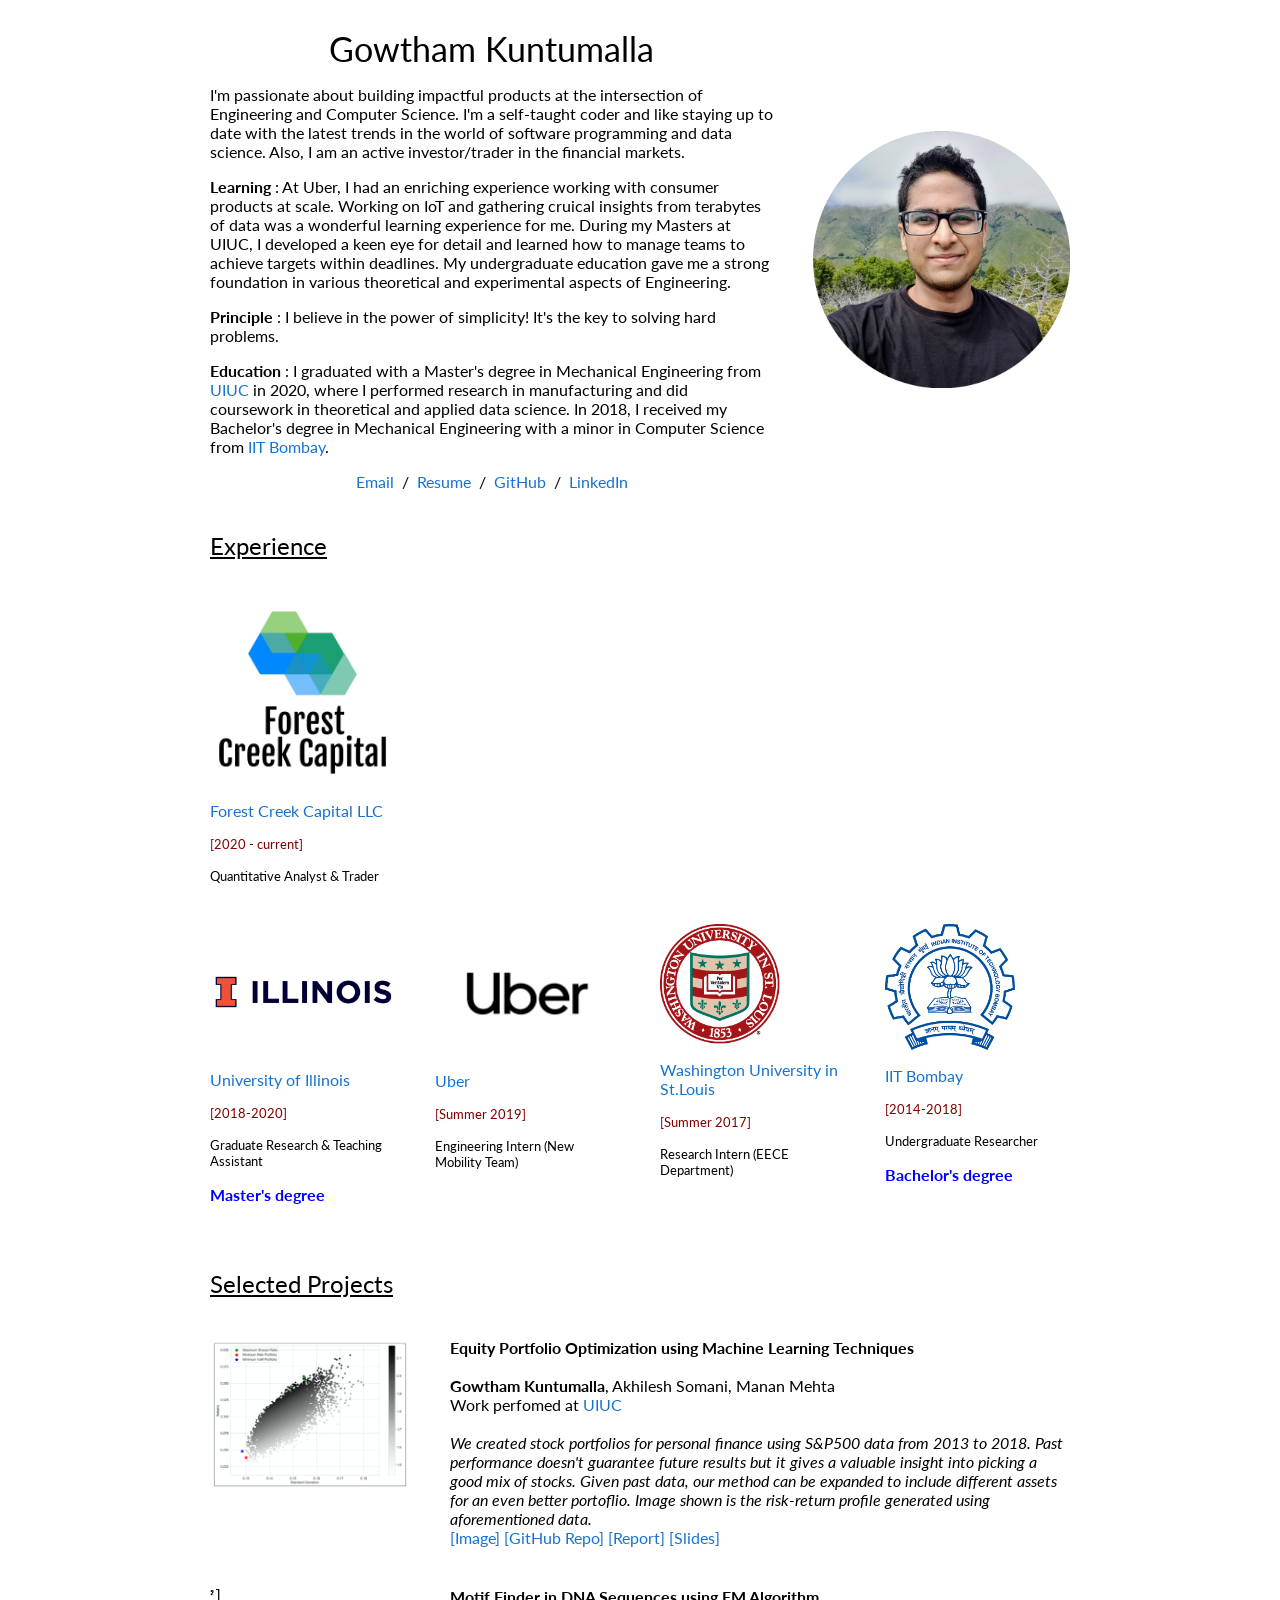
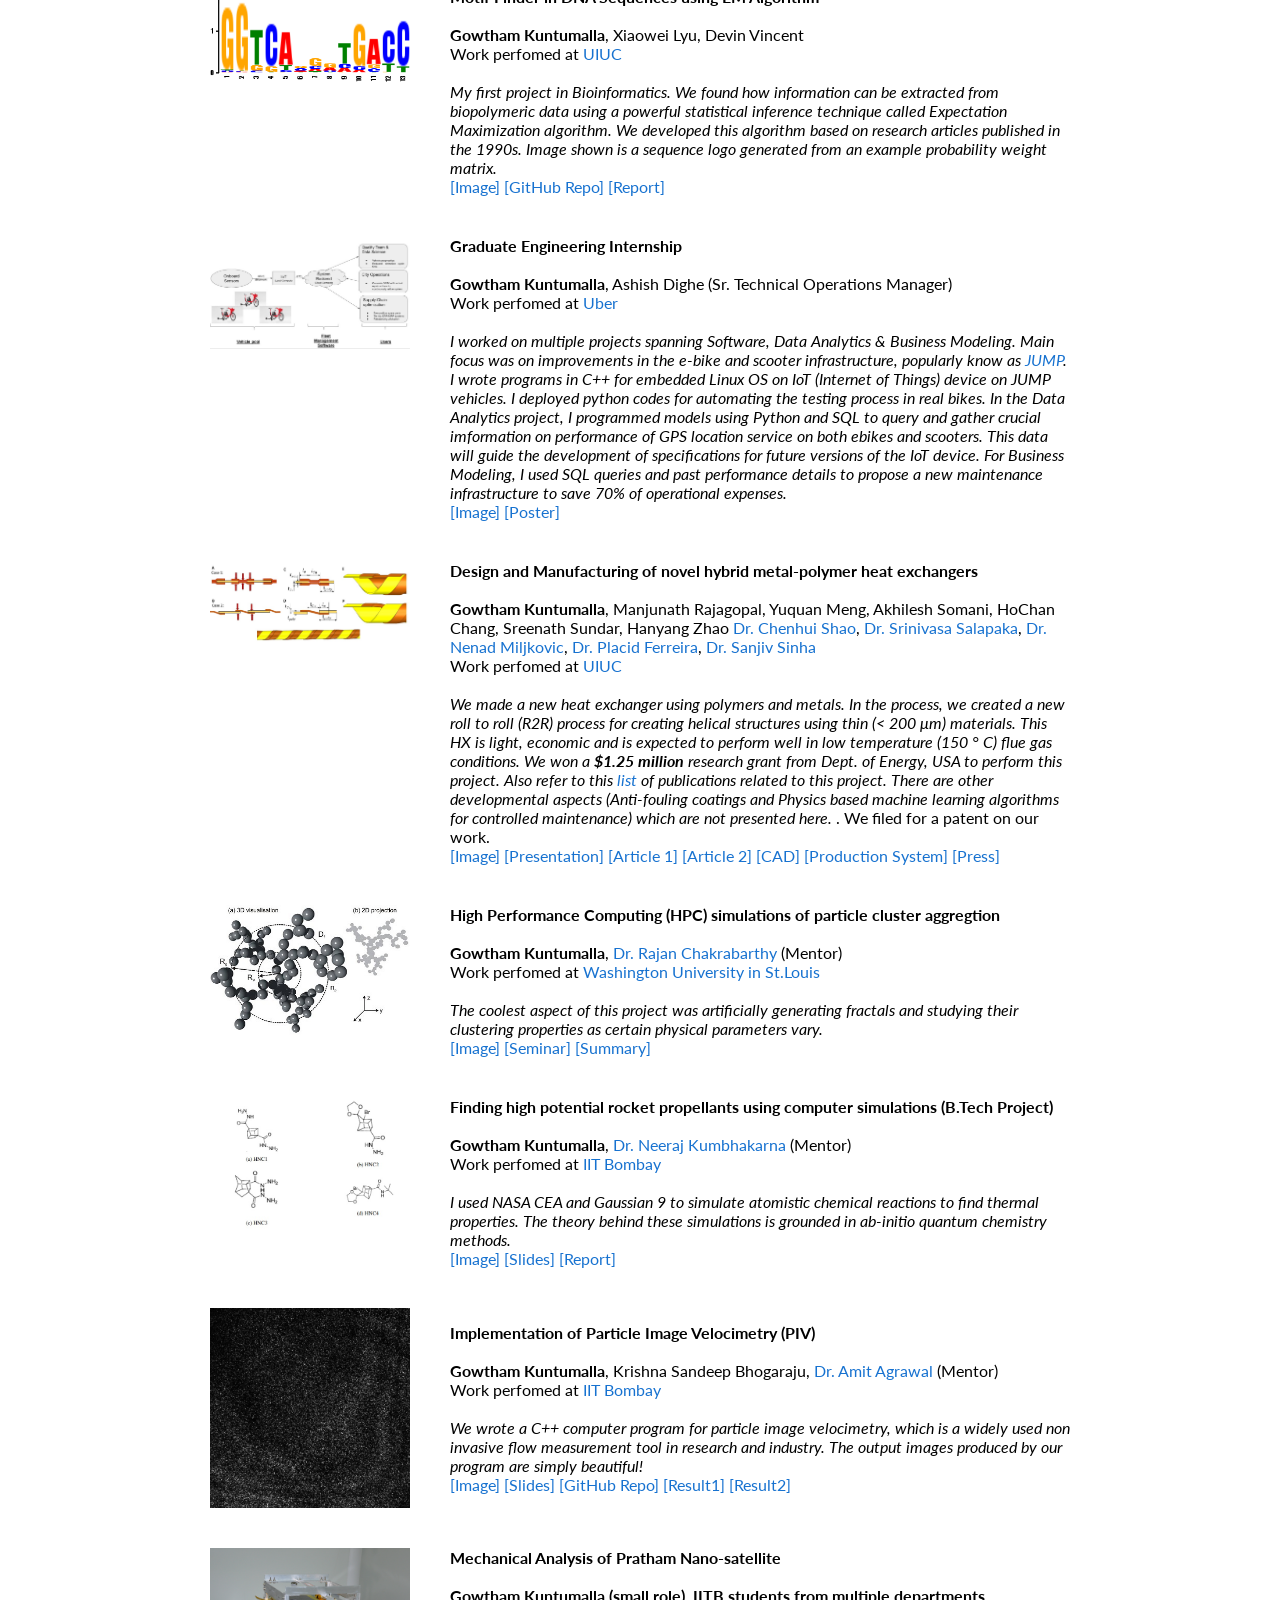
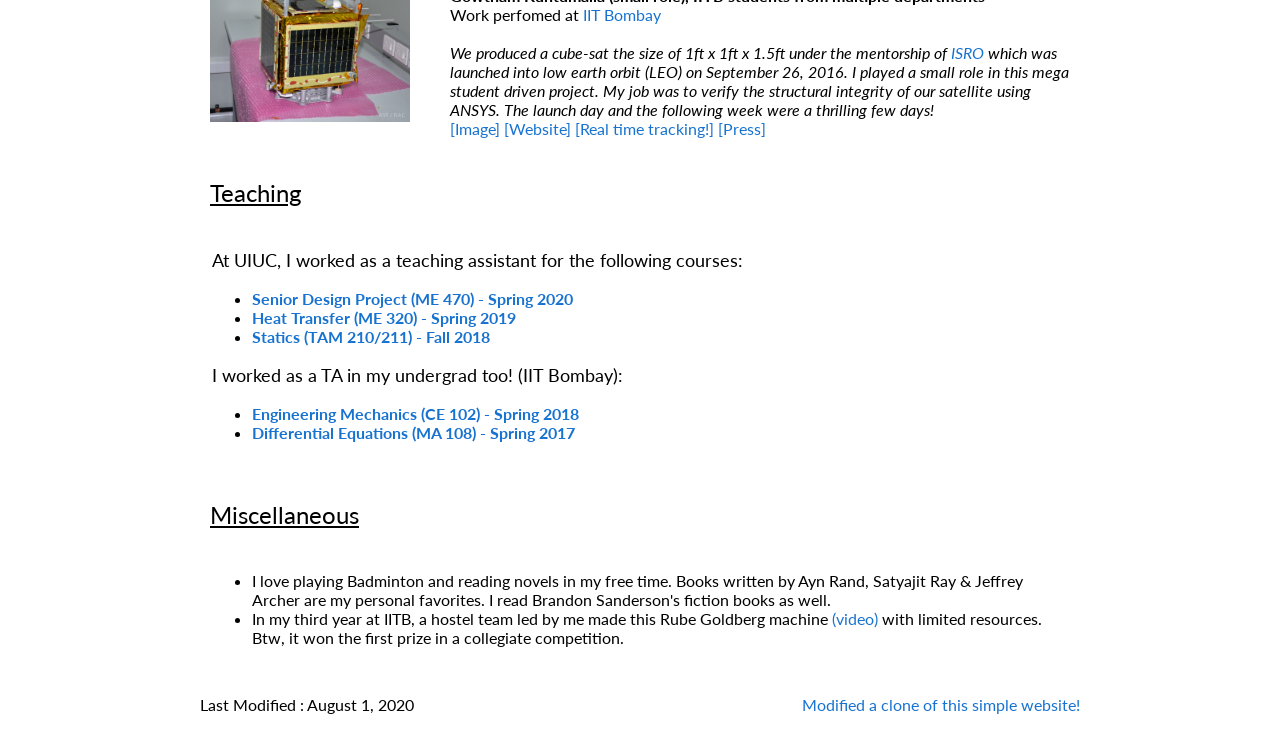
==== commit 556ea21f: "added FCC" ====
--- a/index.html
+++ b/index.html
@@ -109,7 +109,7 @@
               </p>
 
               <p> <strong> Learning </strong>:  At Uber, I had an enriching experience working with consumer products at scale. Working on IoT and gathering cruical insights from terabytes of data was a wonderful learning experience for me.
-               During my Masters at UIUC, I developed a keen eye for detail and learned how to manage teams to achieve targets within deadlines. My undergrad education gave me a strong foundation in various theoretical and experimental aspects of Engineering.
+               During my Masters at UIUC, I developed a keen eye for detail and learned how to manage teams to achieve targets within deadlines. My undergraduate education gave me a strong foundation in various theoretical and experimental aspects of Engineering.
              </p>
 
              <p> <strong> Principle </strong>: I believe in the power of simplicity! It's the key to solving hard problems. </p> 
@@ -146,6 +146,17 @@
 
 
       <table width="100%" align="center" border="0" cellspacing="0" cellpadding="20">
+      	<tr>
+      		<td width="25%" valign="center">
+            <img id="inst_logo" src='images/FCC_image.png'>
+
+            <p><font size=2 px color="#800000"> <a href="http://forestcreekcap.com/">Forest Creek Capital LLC</a>  </font></p>
+            <p><font size=2 px color="#800000" > [2020 - current]</font></p>
+            <p><font size=2 px color="#000000" > Quantitative Analyst & Trader</font></p>
+          </td>
+
+      	</tr>
+
         <tr>
           <td width="25%" valign="center">
             <img id="inst_logo" src='images/UIUC_logo.jpg'>
@@ -469,7 +480,7 @@
             <td width="75%" valign="center">
               <p>
                 <ul>
-                  <li>I love playing Badminton and reading novels in my free time. Books by Ayn Rand, Satyajit Ray & Jeffrey Archer are my personal favorites.
+                  <li>I love playing Badminton and reading novels in my free time. Books written by Ayn Rand, Satyajit Ray & Jeffrey Archer are my personal favorites. I read Brandon Sanderson's fiction books as well.
                    <li> In my third year at IITB, a hostel team led by me made this Rube Goldberg machine  <a href ="https://www.youtube.com/watch?v=MYQxAyiaZkA"> (video) </a> with limited resources. Btw, it won the first prize in a collegiate competition. 
                    </li>
                  </ul>	  
@@ -482,22 +493,28 @@
 
          <!--  ;;;;;;;;;;;;;;;;;;;;;;;;;;;;;;;;;;;;;;;;;;;;;;;;;;;;;;;;;;;;;;;;;;;;;;;;;;;;;;;;;;;;;;;;;;;;;;;;;;;;;;;;;;;;;;;;;;;;;;;;;;;;;;;;;;;;;;;;;;;  -->
 
-         <table width="100%" align="center" border="0" cellspacing="0" cellpadding="10">
-
-
-          <tr><td>
-            <br>
-
+        <table width="100%" align="center" border="0" cellspacing="0" cellpadding="10">
+
+
+          <tr>
+          	<td width="25%" valign="left">
+          	Last Modified : August 1, 2020
+          </td>
+          	
+          <td width="25%" valign="right">
 			<!-- <p align="center"><font size="2">
               <a href='http://www.counter12.com'><img src='http://www.counter12.com/img-9adC6B73cWCA0az6-36.gif' border='0' alt='conter12'></a>
 			<script type='text/javascript' src='http://www.counter12.com/ad.js?id=9adC6B73cWCA0az6'>
       </script></font></p> -->
 
-
-      <p align="right"><font size="2">
-        <a href="http://www.cs.berkeley.edu/~barron/">Modified a clone of this simple website!</a>
-      </font></p>
-    </td></tr>
+		
+	      <p align="right"><font size="2">
+	      	 
+	        <a href="http://www.cs.berkeley.edu/~barron/">Modified a clone of this simple website!</a>
+	      </font></p>
+	    </td>
+
+	</tr>
   </table>
 
 </body>
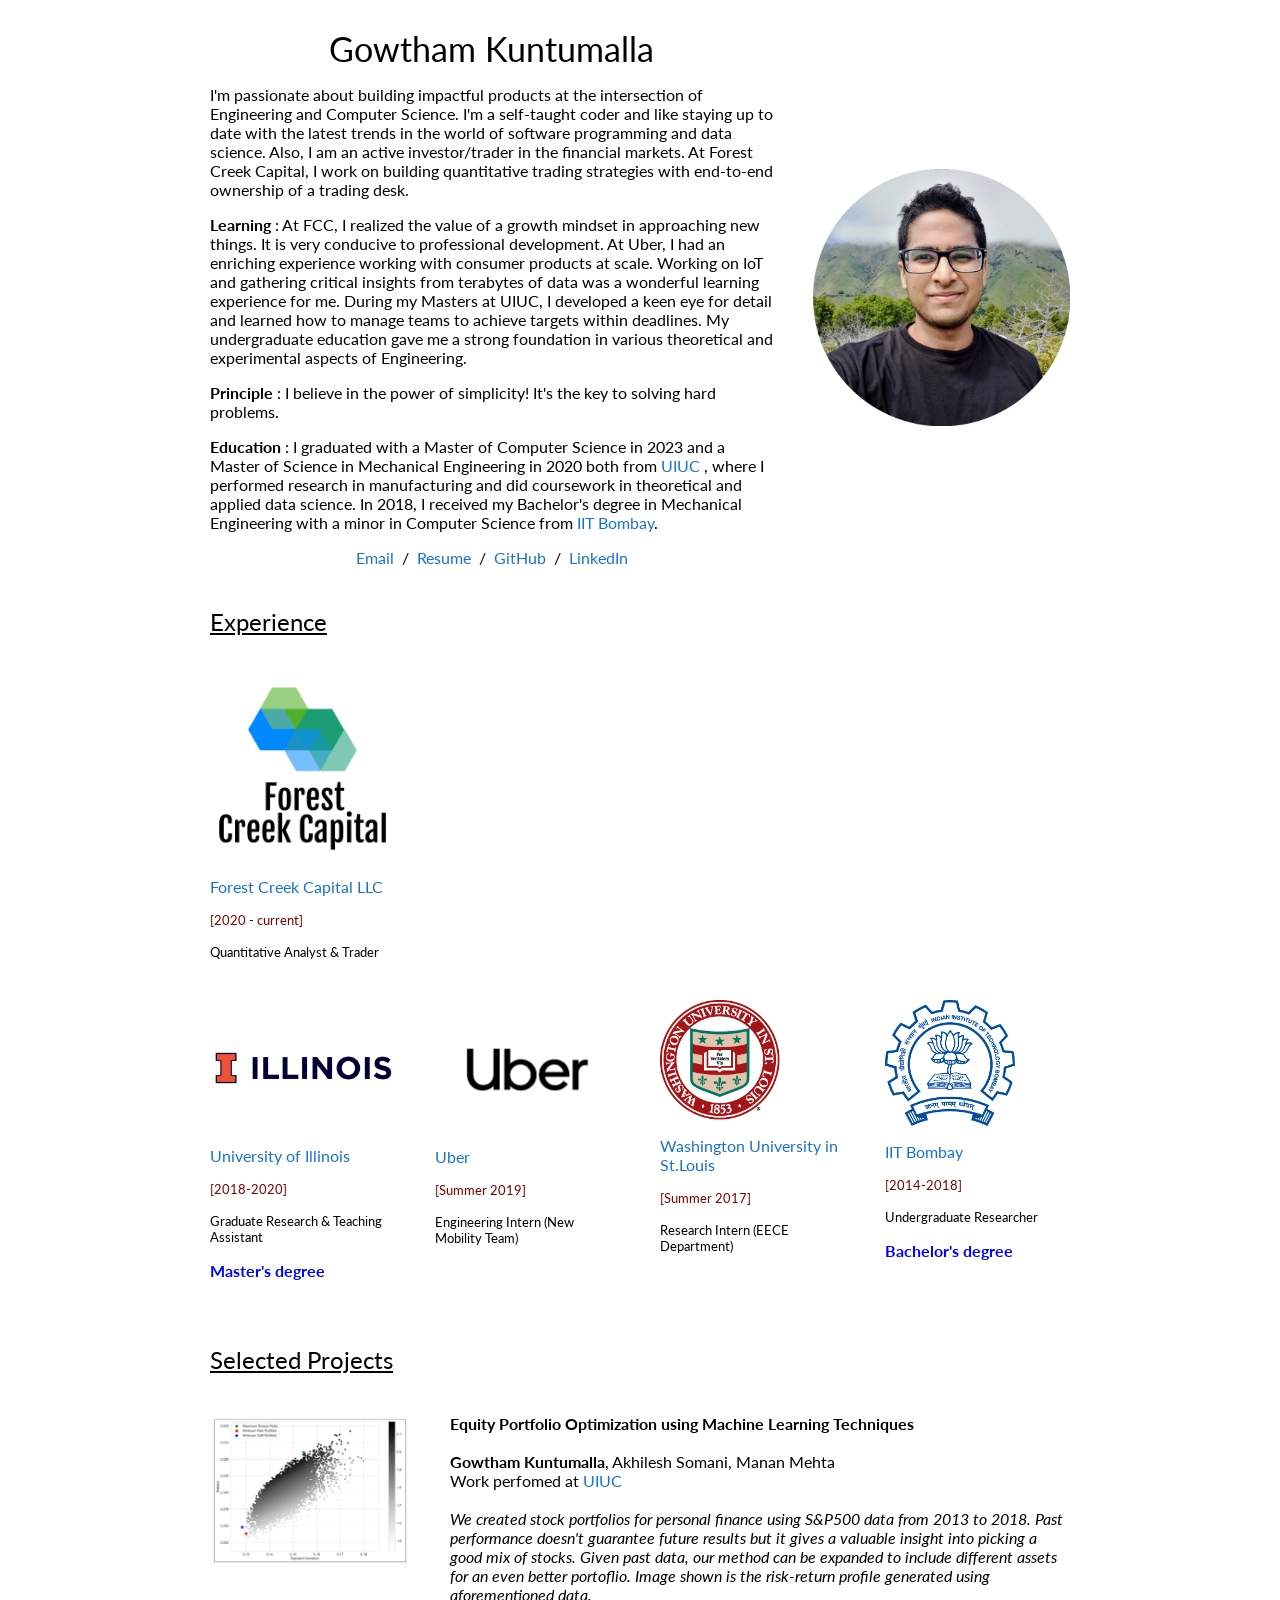
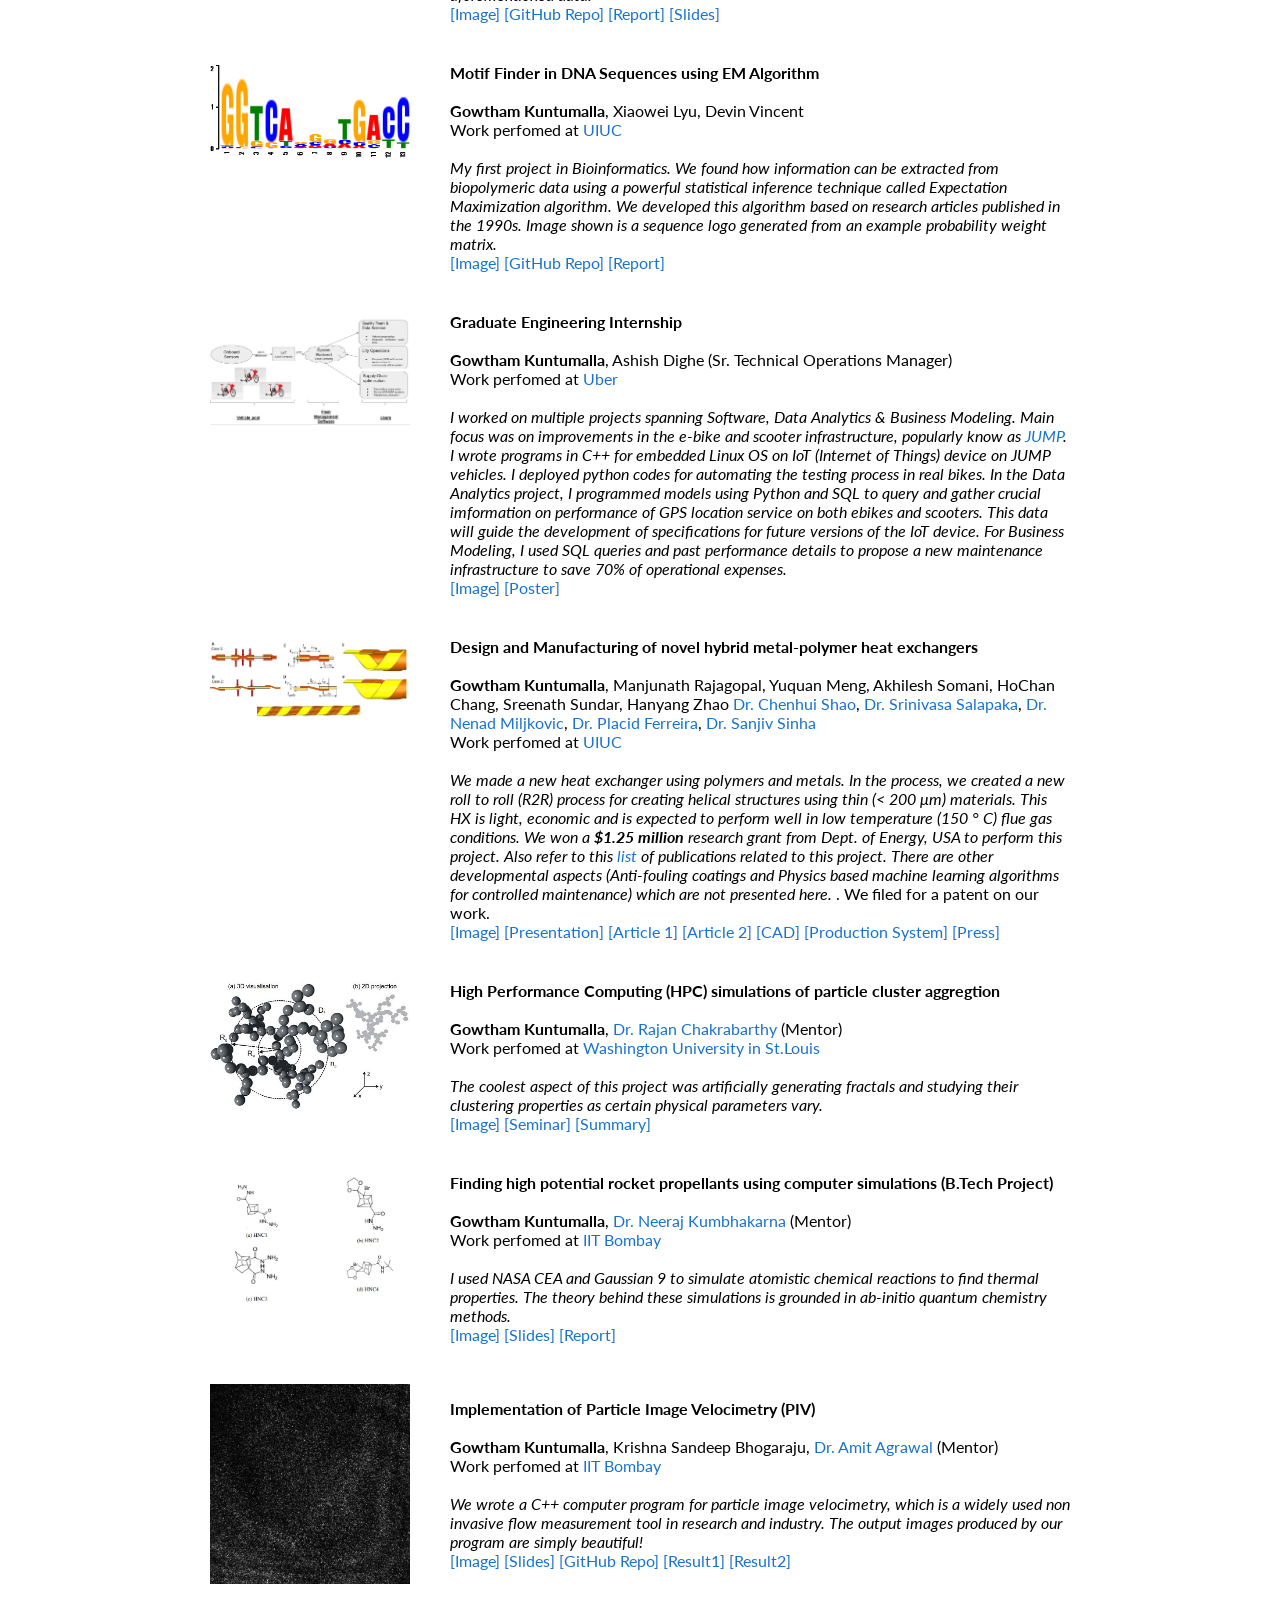
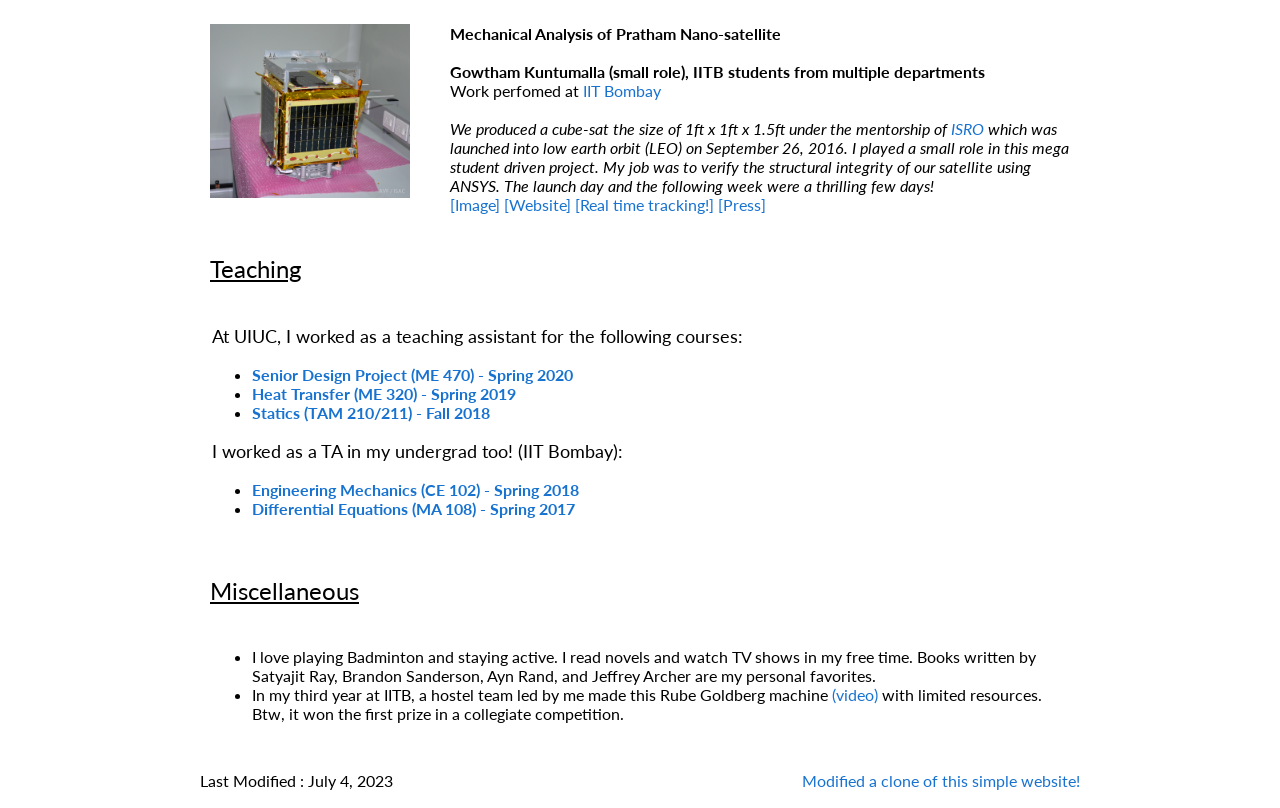
==== commit 568beabb: "update 2023. resume" ====
--- a/index.html
+++ b/index.html
@@ -106,15 +106,21 @@
 
               <p> I'm passionate about building impactful products at the intersection of Engineering and Computer Science. 
                 I'm a self-taught coder and like staying up to date with the latest trends in the world of software programming and data science. Also, I am an active investor/trader in the financial markets.
+
+                At Forest Creek Capital, I work on building quantitative trading strategies with end-to-end ownership of a trading desk. 
               </p>
 
-              <p> <strong> Learning </strong>:  At Uber, I had an enriching experience working with consumer products at scale. Working on IoT and gathering cruical insights from terabytes of data was a wonderful learning experience for me.
+              <p> <strong> Learning </strong>:  
+
+                At FCC, I realized the value of a growth mindset in approaching new things. It is very conducive to professional development.
+
+                At Uber, I had an enriching experience working with consumer products at scale. Working on IoT and gathering critical insights from terabytes of data was a wonderful learning experience for me.
                During my Masters at UIUC, I developed a keen eye for detail and learned how to manage teams to achieve targets within deadlines. My undergraduate education gave me a strong foundation in various theoretical and experimental aspects of Engineering.
              </p>
 
              <p> <strong> Principle </strong>: I believe in the power of simplicity! It's the key to solving hard problems. </p> 
 
-             <p><strong> Education </strong>: I graduated with a Master's degree in Mechanical Engineering from <a href="https://www.illinois.edu/">UIUC</a> in 2020, where I performed research in manufacturing and did coursework in theoretical and applied data science. 
+             <p><strong> Education </strong>: I graduated with a Master of Computer Science in 2023 and a Master of Science in Mechanical Engineering in 2020 both from <a href="https://www.illinois.edu/">UIUC</a> , where I performed research in manufacturing and did coursework in theoretical and applied data science. 
               <!-- My current academic advisor is Prof. <a href="https://mechanical.illinois.edu/directory/faculty/sanjiv">Sanjiv Sinha</a> -->
               In 2018, I received my Bachelor's degree in Mechanical Engineering with a minor in Computer Science from <a href="http://www.iitb.ac.in/">IIT Bombay</a>.  
             </p>
@@ -480,7 +486,7 @@
             <td width="75%" valign="center">
               <p>
                 <ul>
-                  <li>I love playing Badminton and reading novels in my free time. Books written by Ayn Rand, Satyajit Ray & Jeffrey Archer are my personal favorites. I read Brandon Sanderson's fiction books as well.
+                  <li>I love playing Badminton and staying active. I read novels and watch TV shows in my free time. Books written by Satyajit Ray, Brandon Sanderson, Ayn Rand, and Jeffrey Archer are my personal favorites.
                    <li> In my third year at IITB, a hostel team led by me made this Rube Goldberg machine  <a href ="https://www.youtube.com/watch?v=MYQxAyiaZkA"> (video) </a> with limited resources. Btw, it won the first prize in a collegiate competition. 
                    </li>
                  </ul>	  
@@ -498,7 +504,7 @@
 
           <tr>
           	<td width="25%" valign="left">
-          	Last Modified : August 1, 2020
+          	Last Modified : July 4, 2023
           </td>
           	
           <td width="25%" valign="right">
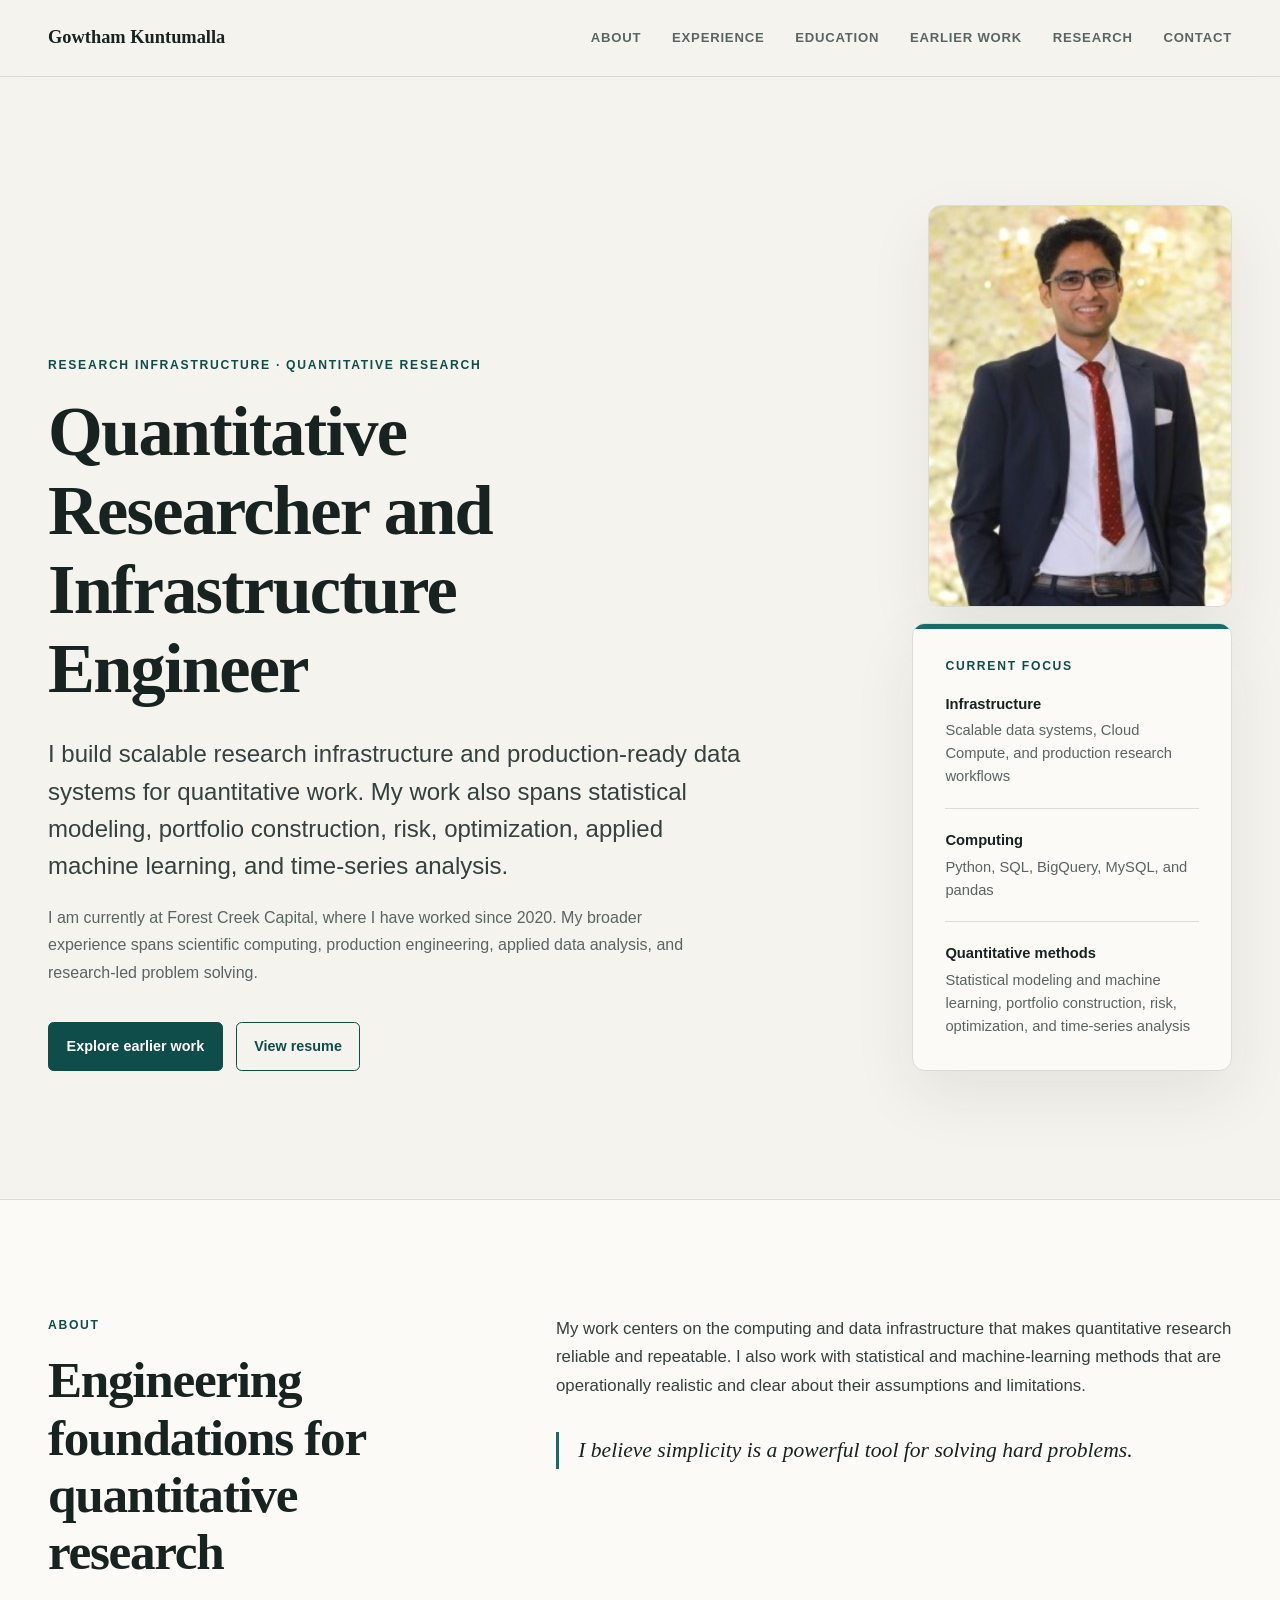
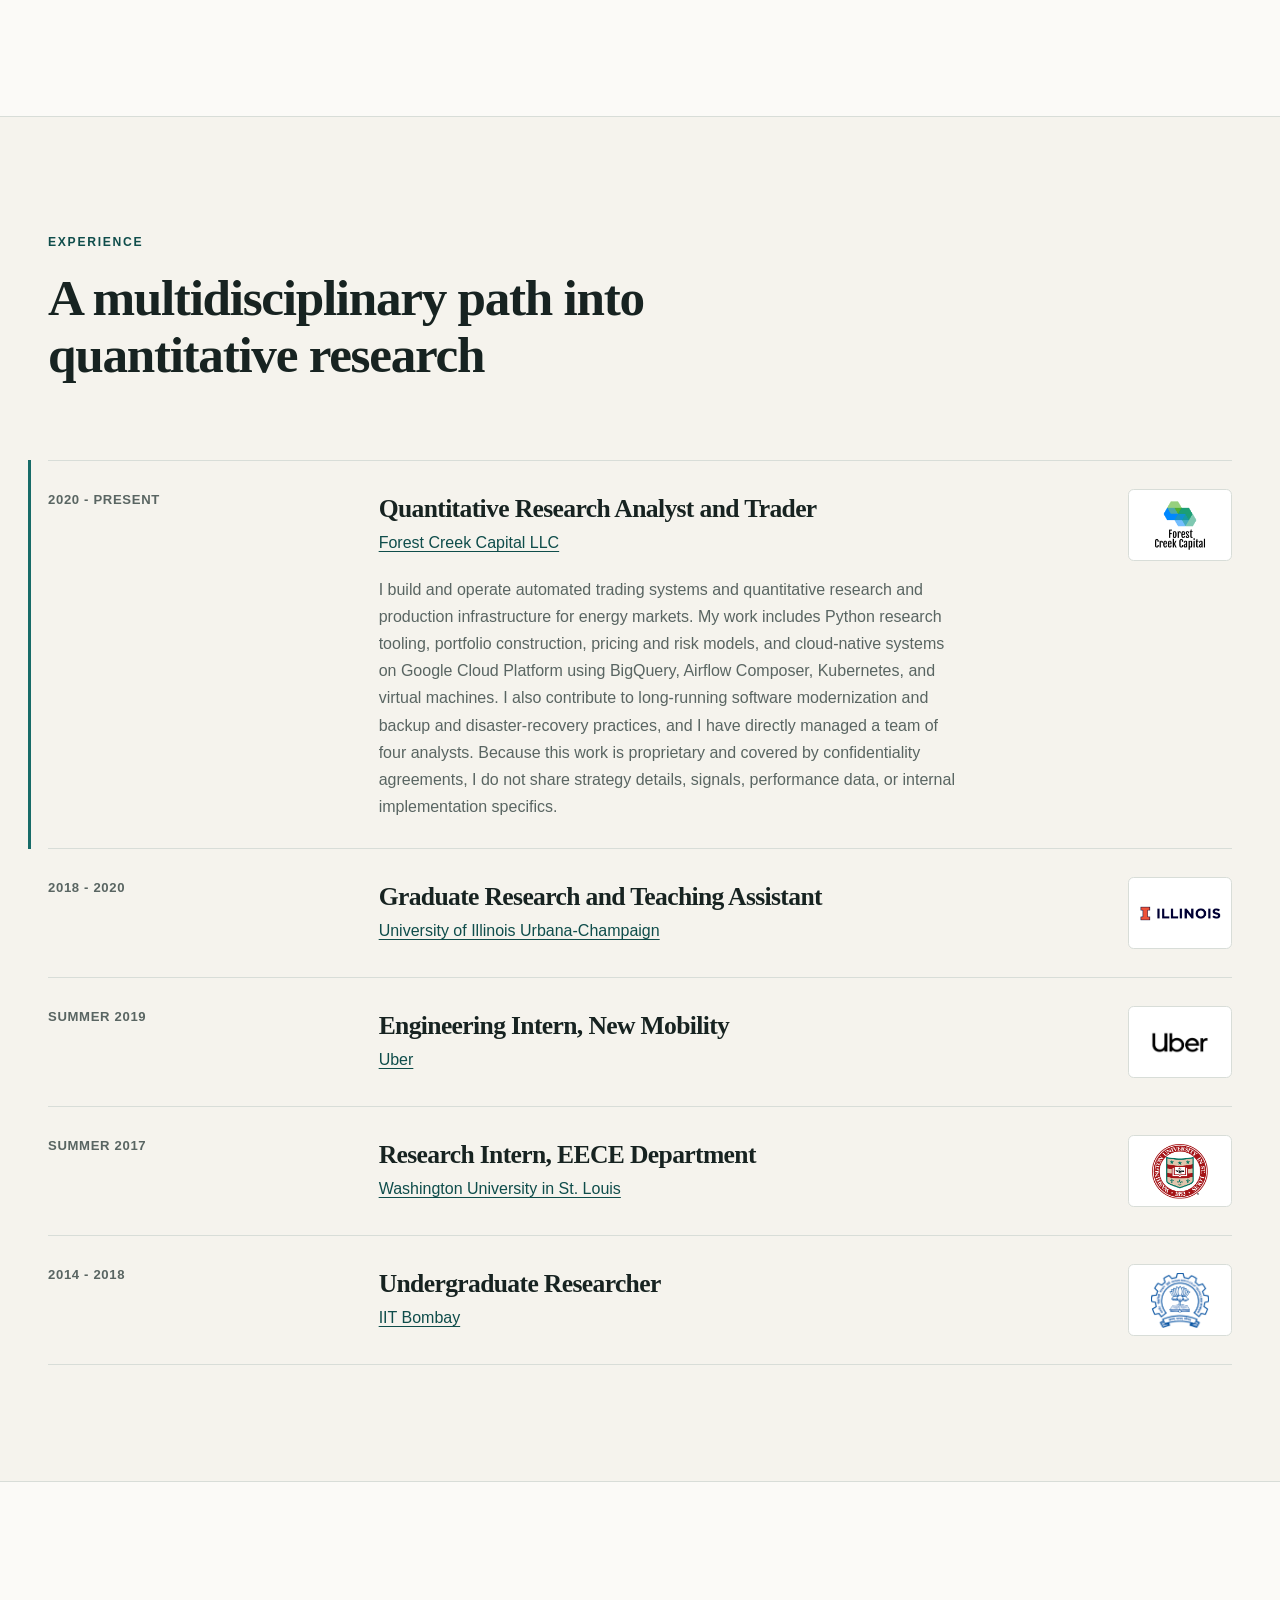
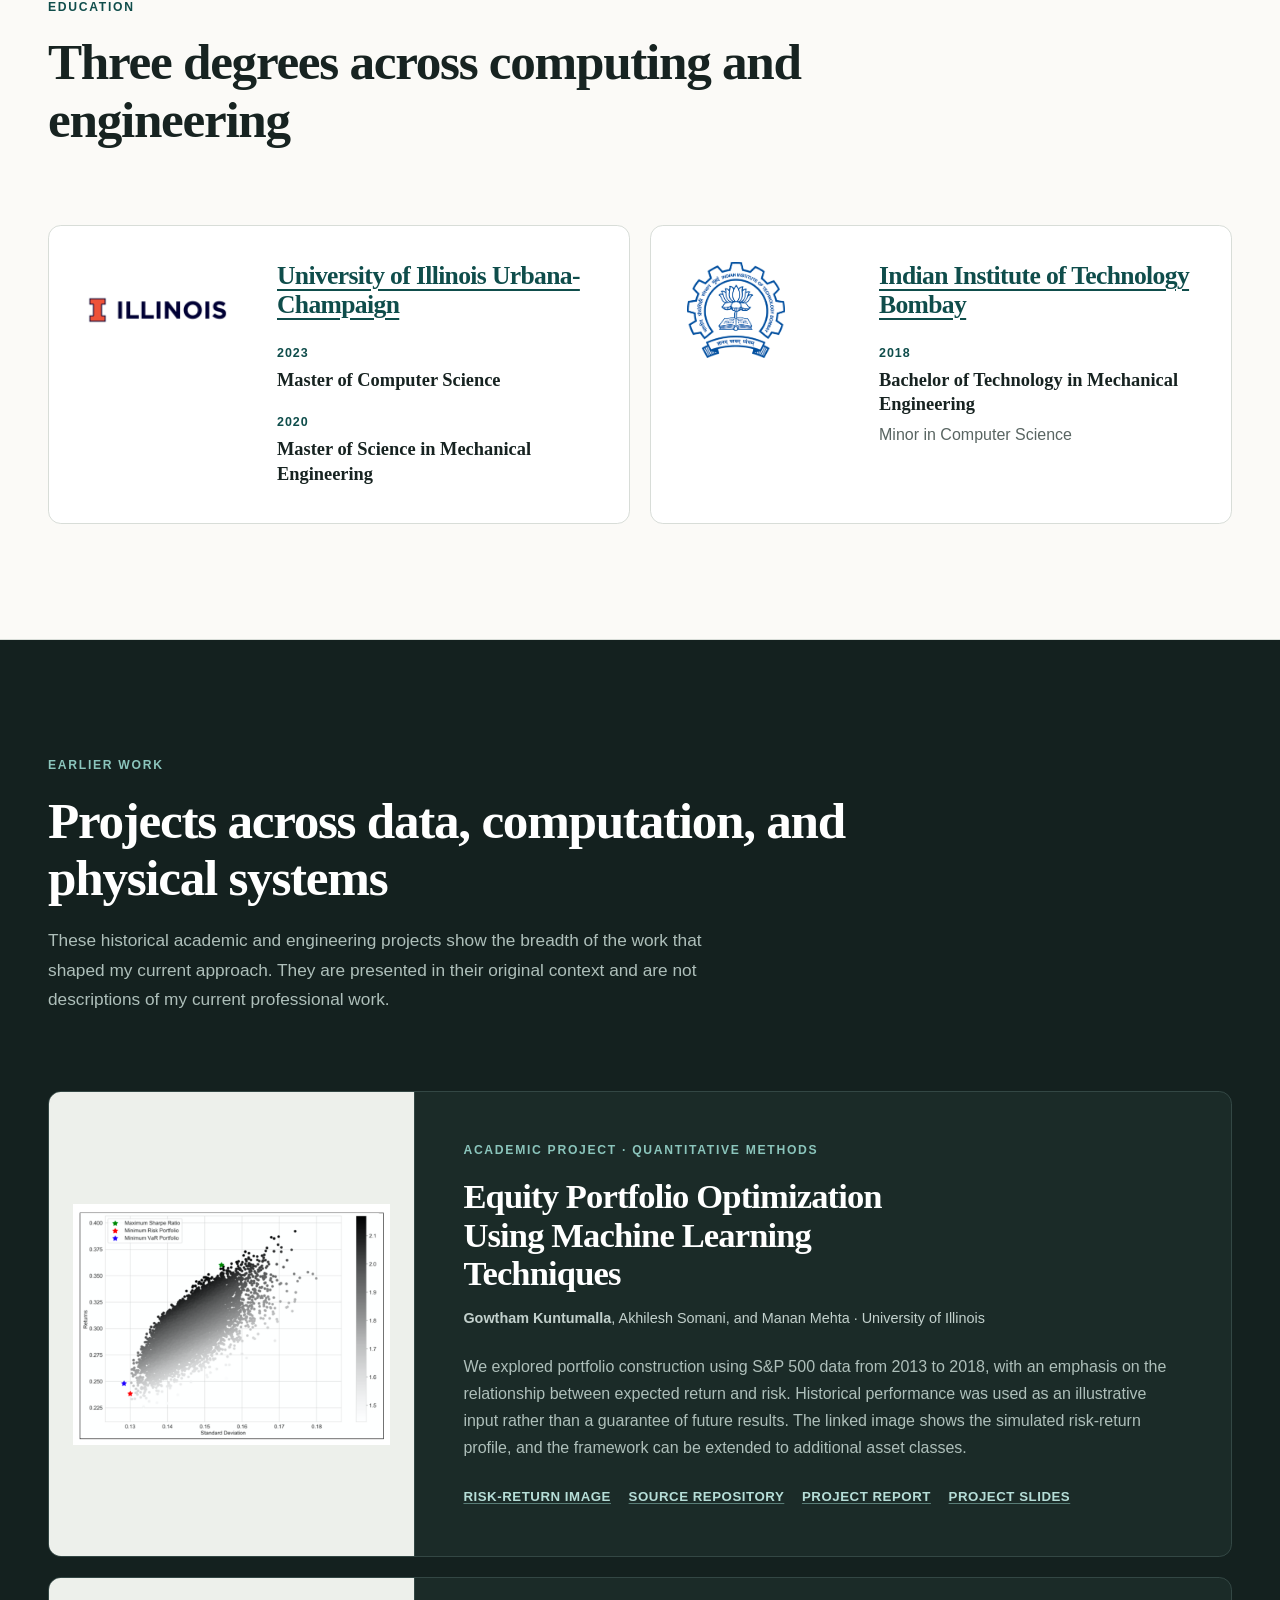
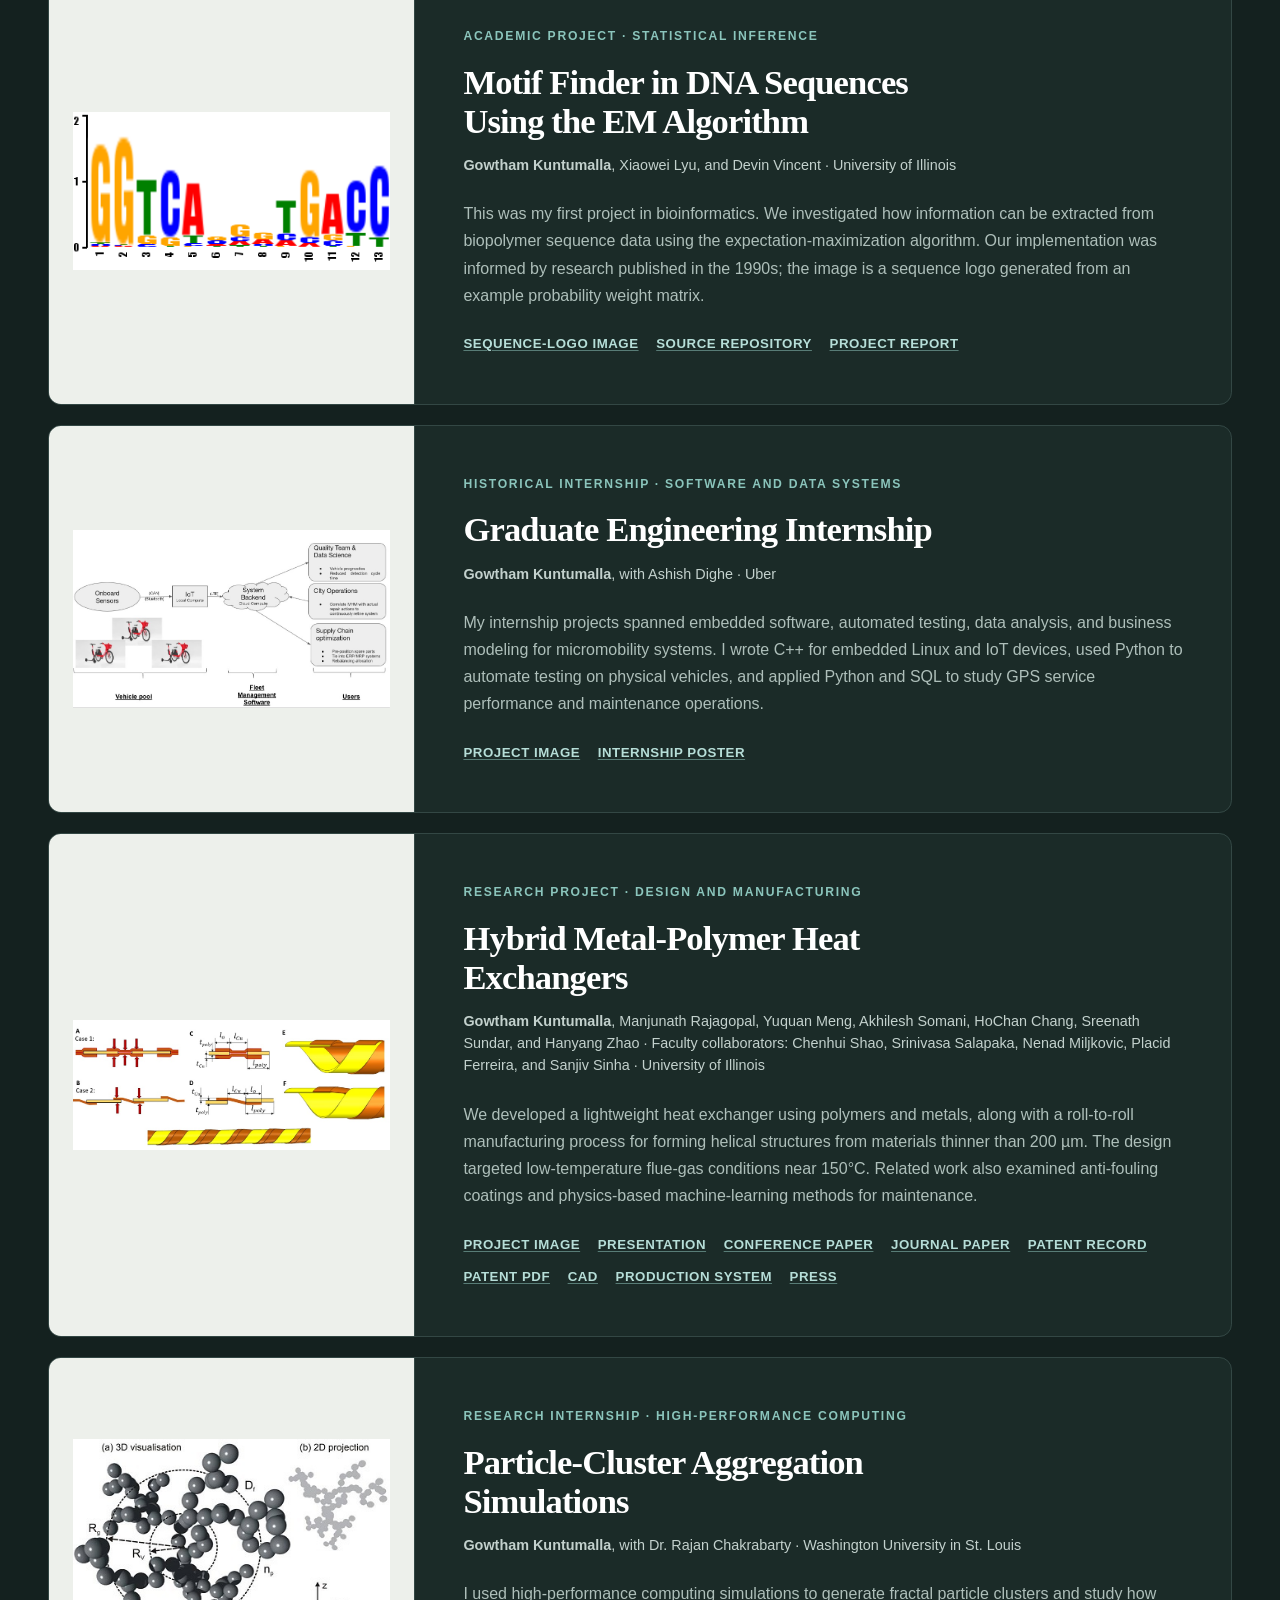
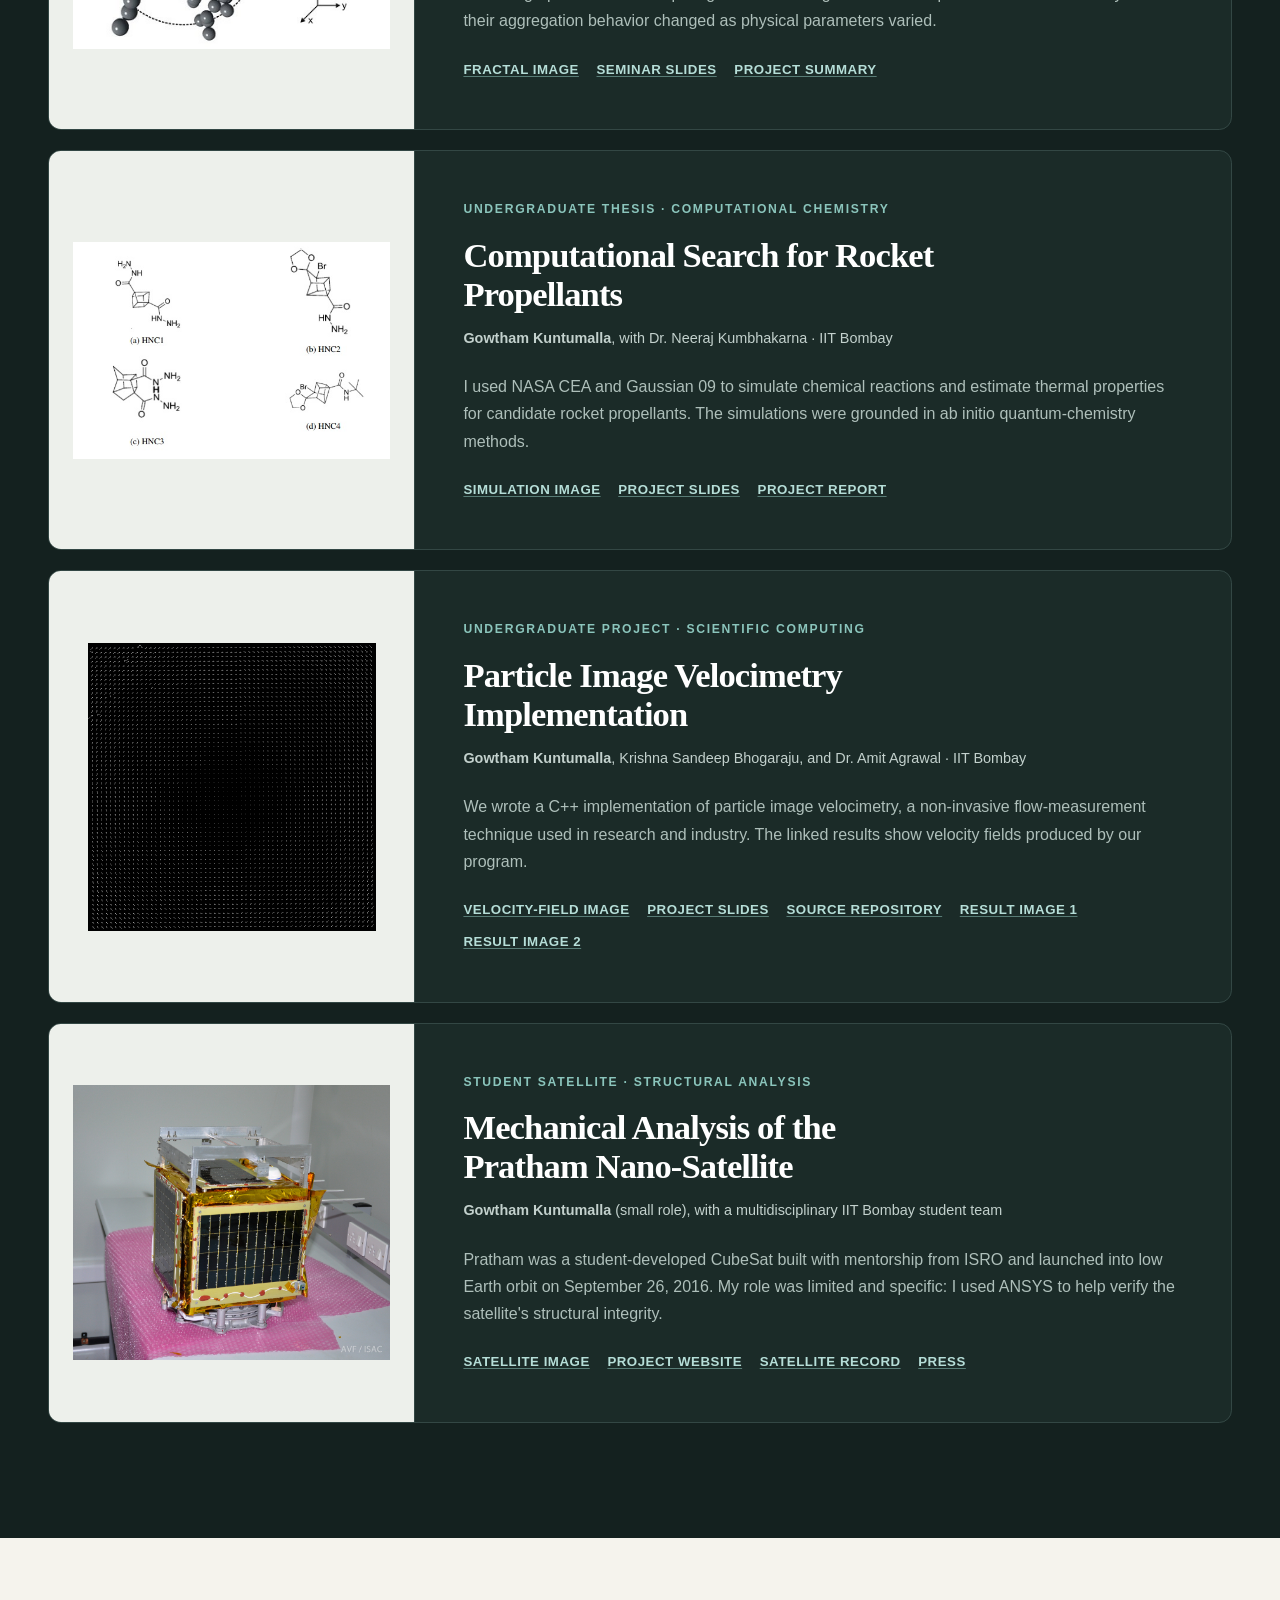
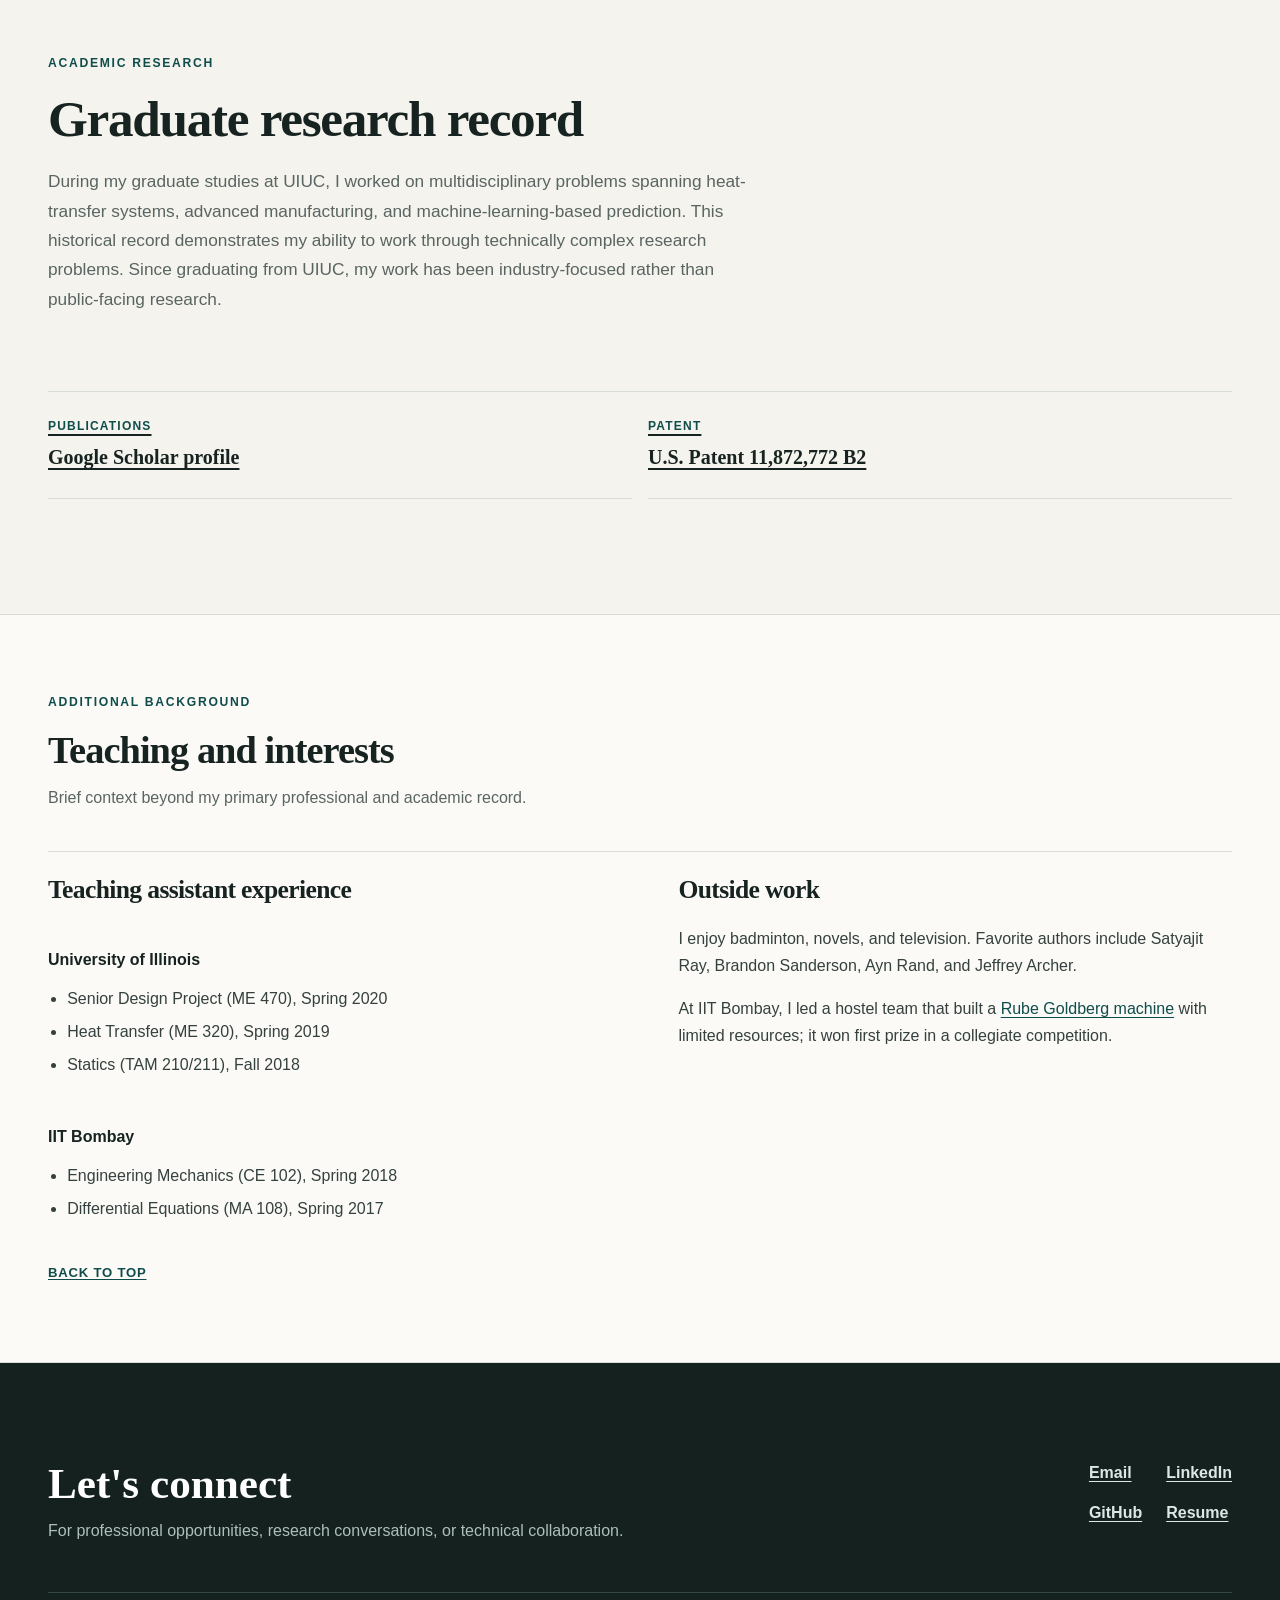
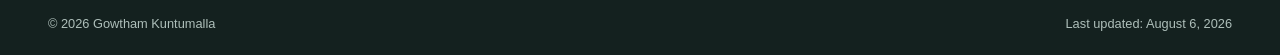
==== commit b652e276: "Modernize personal website" ====
--- a/index.html
+++ b/index.html
@@ -1,528 +1,518 @@
-<!DOCTYPE HTML PUBLIC "-//W3C//DTD HTML 4.01 Transitional//EN">
-<html>
-
+<!doctype html>
+<html lang="en">
 <head>
-  <meta name=viewport content=“width=800”>
-  <meta name="generator" content="HTML Tidy for Linux/x86 (vers 11 February 2007), see www.w3.org">
-  <!-- <meta name="google-site-verification" content="XXjK99sZKdpFN8kxwbglvDK8Gbhanfx-QfZGGG_TU1M" /> -->
-  
-  <!-- Global site tag (gtag.js) - Google Analytics -->
+  <meta charset="utf-8">
+  <meta name="viewport" content="width=device-width, initial-scale=1">
+  <meta name="robots" content="noindex, nofollow, noarchive, nosnippet, noimageindex">
+  <meta name="description" content="Gowtham Kuntumalla is a research infrastructure engineer and quantitative researcher working across scalable data systems, production research workflows, statistical modeling, machine learning, and time-series analysis.">
+  <title>Gowtham Kuntumalla | Research Infrastructure &amp; Quantitative Research</title>
+  <link rel="icon" href="images/gowtham-profile.jpeg" type="image/jpeg">
+  <link rel="stylesheet" href="styles.css">
+
+  <!-- Google Analytics -->
   <script async src="https://www.googletagmanager.com/gtag/js?id=G-REYKFVB4VT"></script>
   <script>
     window.dataLayer = window.dataLayer || [];
-    function gtag(){dataLayer.push(arguments);}
+    function gtag() { window.dataLayer.push(arguments); }
     gtag('js', new Date());
-
     gtag('config', 'G-REYKFVB4VT');
   </script>
-
-
-  <style type="text/css">
-    /* Color scheme taken from Sergey Karayev */
-    
-    a {
-      color: #1772d0;
-      text-decoration: none;
-    }
-    
-    a:focus,
-    a:hover {
-      color: #f09228;
-      text-decoration: none;
-    }
-    
-    body,
-    td,
-    th,
-    tr,
-    p,
-    a {
-      font-family: 'Lato', Verdana, Helvetica, sans-serif;
-      font-size: 16px
-    }
-    
-    strong {
-      font-family: 'Lato', Verdana, Helvetica, sans-serif;
-      font-size: 16px;
-    }
-    
-    heading {
-      font-family: 'Lato', Verdana, Helvetica, sans-serif;
-      font-size: 24px;
-    }
-    
-    papertitle {
-      font-family: 'Lato', Verdana, Helvetica, sans-serif;
-      font-size: 16px;
-      font-weight: 700
-    }
-    
-    name {
-      font-family: 'Lato', Verdana, Helvetica, sans-serif;
-      font-size: 34px;
-    }
-    
-    #paper_img{
-      width: 200px;
-
-    }
-
-    #inst_logo{
-
-     width:100%;
-     vertical-align: bottom
-
-   }
-
-   .fade {
-    transition: opacity .2s ease-in-out;
-    -moz-transition: opacity .2s ease-in-out;
-    -webkit-transition: opacity .2s ease-in-out;
-  }
-
-  span.highlight {
-    background-color: #ffffd0;
-  }
-</style>
-
-
-<!--  ;;;;;;;;;;;;;;;;;;;;;;;;;;;;;;;;;;;;;;;;;;;;;;;;;;;;;;;;;;;;;;;;;;;;;;;;;;;;;;;;;;;;;;;;;;;;;;;;;;;;;;;;;;;;;;;;;;;;;;;;;;;;;;;;;;;;;;;;;;;  -->
-
-<title>Gowtham Kuntumalla</title>
-<meta http-equiv="Content-Type" content="text/html; charset=us-ascii">
-<link href='http://fonts.googleapis.com/css?family=Lato:400,700,400italic,700italic' rel='stylesheet' type='text/css'>
 </head>
-
 <body>
-  <table width="900" border="0" align="center" cellspacing="0" cellpadding="0">
-    <tr>
-      <td>
-        <table width="100%" align="center" border="0" cellspacing="0" cellpadding="20">
-          <tr>
-            <td width="67%" valign="middle">
-              <p align="center">
-                <name>Gowtham Kuntumalla</name>
-              </p>
-
-              <p> I'm passionate about building impactful products at the intersection of Engineering and Computer Science. 
-                I'm a self-taught coder and like staying up to date with the latest trends in the world of software programming and data science. Also, I am an active investor/trader in the financial markets.
-
-                At Forest Creek Capital, I work on building quantitative trading strategies with end-to-end ownership of a trading desk. 
-              </p>
-
-              <p> <strong> Learning </strong>:  
-
-                At FCC, I realized the value of a growth mindset in approaching new things. It is very conducive to professional development.
-
-                At Uber, I had an enriching experience working with consumer products at scale. Working on IoT and gathering critical insights from terabytes of data was a wonderful learning experience for me.
-               During my Masters at UIUC, I developed a keen eye for detail and learned how to manage teams to achieve targets within deadlines. My undergraduate education gave me a strong foundation in various theoretical and experimental aspects of Engineering.
-             </p>
-
-             <p> <strong> Principle </strong>: I believe in the power of simplicity! It's the key to solving hard problems. </p> 
-
-             <p><strong> Education </strong>: I graduated with a Master of Computer Science in 2023 and a Master of Science in Mechanical Engineering in 2020 both from <a href="https://www.illinois.edu/">UIUC</a> , where I performed research in manufacturing and did coursework in theoretical and applied data science. 
-              <!-- My current academic advisor is Prof. <a href="https://mechanical.illinois.edu/directory/faculty/sanjiv">Sanjiv Sinha</a> -->
-              In 2018, I received my Bachelor's degree in Mechanical Engineering with a minor in Computer Science from <a href="http://www.iitb.ac.in/">IIT Bombay</a>.  
+  <a class="skip-link" href="#main-content">Skip to content</a>
+
+  <header class="site-header">
+    <div class="shell header-inner">
+      <a class="site-name" href="#top" aria-label="Gowtham Kuntumalla, home">Gowtham Kuntumalla</a>
+      <nav class="primary-nav" aria-label="Primary navigation">
+        <a href="#about">About</a>
+        <a href="#experience">Experience</a>
+        <a href="#education">Education</a>
+        <a href="#earlier-work">Earlier work</a>
+        <a href="#research">Research</a>
+        <a href="#contact">Contact</a>
+      </nav>
+    </div>
+  </header>
+
+  <main id="main-content">
+    <section class="hero shell" id="top" aria-labelledby="hero-title">
+      <div class="hero-copy">
+        <p class="eyebrow">Research infrastructure &middot; Quantitative research</p>
+        <h1 id="hero-title">Quantitative Researcher and Infrastructure Engineer</h1>
+        <p class="hero-intro">
+          I build scalable research infrastructure and production-ready data systems for quantitative work.
+          My work also spans statistical modeling, portfolio construction, risk, optimization, applied machine
+          learning, and time-series analysis.
+        </p>
+        <p class="hero-context">
+          I am currently at Forest Creek Capital, where I have worked since 2020. My broader experience
+          spans scientific computing, production engineering, applied data analysis, and research-led
+          problem solving.
+        </p>
+        <div class="hero-actions" aria-label="Primary links">
+          <a class="button button-primary" href="#earlier-work">Explore earlier work</a>
+          <a class="button button-secondary" href="files/Resume_Gowtham_Kuntumalla.pdf">View resume</a>
+        </div>
+      </div>
+
+      <div class="hero-aside">
+        <figure class="portrait">
+          <img src="images/gowtham-profile.jpeg" width="400" height="400" decoding="async" alt="Portrait of Gowtham Kuntumalla wearing a dark suit and red tie">
+        </figure>
+        <aside class="focus-panel" aria-label="Areas of focus">
+          <p class="focus-label">Current focus</p>
+          <ul>
+            <li>
+              <span>Infrastructure</span>
+              Scalable data systems, Cloud Compute, and production research workflows
+            </li>
+            <li>
+              <span>Computing</span>
+              Python, SQL, BigQuery, MySQL, and pandas
+            </li>
+            <li>
+              <span>Quantitative methods</span>
+              Statistical modeling and machine learning, portfolio construction, risk, optimization, and time-series analysis
+            </li>
+          </ul>
+        </aside>
+      </div>
+    </section>
+
+    <section class="section section-tinted" id="about" aria-labelledby="about-title">
+      <div class="shell split-section">
+        <div>
+          <p class="section-kicker">About</p>
+          <h2 id="about-title">Engineering foundations for quantitative research</h2>
+        </div>
+        <div class="prose">
+          <p>
+            My work centers on the computing and data infrastructure that makes quantitative research reliable
+            and repeatable. I also work with statistical and machine-learning methods that are operationally
+            realistic and clear about their assumptions and limitations.
+          </p>
+          <p class="principle">
+            I believe simplicity is a powerful tool for solving hard problems.
+          </p>
+        </div>
+      </div>
+    </section>
+
+    <section class="section shell" id="experience" aria-labelledby="experience-title">
+      <div class="section-heading">
+        <p class="section-kicker">Experience</p>
+        <h2 id="experience-title">A multidisciplinary path into quantitative research</h2>
+      </div>
+
+      <ol class="timeline">
+        <li class="timeline-item current">
+          <div class="timeline-date">2020 - present</div>
+          <div>
+            <div class="timeline-role">
+              <div>
+                <h3>Quantitative Research Analyst and Trader</h3>
+                <p class="timeline-org"><a href="https://forestcreekcap.com/">Forest Creek Capital LLC</a></p>
+              </div>
+              <img class="organization-logo" src="images/FCC_image.png" width="200" height="200" loading="lazy" decoding="async" alt="Forest Creek Capital logo">
+            </div>
+            <p class="timeline-summary">
+              I build and operate automated trading systems and quantitative research and production
+              infrastructure for energy markets. My work includes Python research tooling,
+              portfolio construction, pricing and risk models, and cloud-native systems on Google Cloud
+              Platform using BigQuery, Airflow Composer, Kubernetes, and virtual machines.
+              I also contribute to long-running software modernization and backup and disaster-recovery
+              practices, and I have directly managed a team of four analysts.
+              Because this work is proprietary and covered by confidentiality agreements, I do not share
+              strategy details, signals, performance data, or internal implementation specifics.
             </p>
-
-            <p align=center>
-              <a href="mailto:gowthamkuntumalla@gmail.com">Email</a> &nbsp/&nbsp
-              <a href="files/Resume_Gowtham_Kuntumalla.pdf">Resume</a> &nbsp/&nbsp
-              <!-- <a href="https://scholar.google.com/citations?hl=en&user=H0JTpfwAAAAJ">Google Scholar</a> &nbsp/&nbsp -->
-              <a href="https://github.com/gowthamkuntumalla"> GitHub </a> &nbsp/&nbsp
-              <a href="https://www.linkedin.com/in/gowthamkuntumalla/"> LinkedIn</a>
-            </p>
-          </td>
-          <td width="50%">
-            <img width="100%" src="images/gowtham.png">
-          </td>
-        </tr>
-      </table>
-
-
-
-
-      <table width="100%" align="center" border="0" cellspacing="0" cellpadding="20">
-        <tr>
-          <td width="100%" valign="middle">
-            <heading><u>Experience</u></heading>
-          </td>
-        </tr>
-      </table>	
-
-
-      <table width="100%" align="center" border="0" cellspacing="0" cellpadding="20">
-      	<tr>
-      		<td width="25%" valign="center">
-            <img id="inst_logo" src='images/FCC_image.png'>
-
-            <p><font size=2 px color="#800000"> <a href="http://forestcreekcap.com/">Forest Creek Capital LLC</a>  </font></p>
-            <p><font size=2 px color="#800000" > [2020 - current]</font></p>
-            <p><font size=2 px color="#000000" > Quantitative Analyst & Trader</font></p>
-          </td>
-
-      	</tr>
-
-        <tr>
-          <td width="25%" valign="center">
-            <img id="inst_logo" src='images/UIUC_logo.jpg'>
-
-            <p><font size=2 px color="#800000"> <a href="https://www.illinois.edu/">University of Illinois</a>  </font></p>
-            <p><font size=2 px color="#800000" > [2018-2020]</font></p>
-            <p><font size=2 px color="#000000" > Graduate Research & Teaching Assistant</font></p>
-            <p><font size=2 px color="#0000FF" > <strong>Master's degree</strong></font></p>
-          </td>
-
-
-          <td width="25%" valign="center">
-            <img id="inst_logo" src='images/Uber_logo.jpg'>
-            <p><font size=2 px color="#800000" > <a href="https://www.uber.com/">Uber </a>  </font></p>
-            <p><font size=2 px color="#800000" > [Summer 2019]</font></p>
-            <p><font size=2 px color="#000000" > Engineering Intern (New Mobility Team)</font></p>
-            <p><font size=2 px color="#FFFFFF" > - </font></p>
-          </td>
-
-          <td width="25%" valign="center">
-            <img  width = 65% src='images/WashU_logo.png'> <!--id="inst_logo" --> 
-            <p><font size=2 px color="#800000" > <a href="https://eece.wustl.edu/Pages/default.aspx">Washington University in St.Louis </a>  </font></p>
-            <p><font size=2 px color="#800000" > [Summer 2017]</font></p>
-            <p><font size=2 px color="#000000" > Research Intern (EECE Department)</font></p>
-            <p><font size=2 px color="#FFFFFF" > - </font></p>
-          </td>
-
-          <td width="25%" valign="top">
-            <img width = 70%  src='images/IITB_logo.png'> <!--id="inst_logo" --> 
-            <p><font size=2 px color="#800000" > <a href="http://www.iitb.ac.in/">IIT Bombay </a>   </font></p>
-            <p><font size=2 px color="#800000" > [2014-2018]</font></p>
-            <p><font size=2 px color="#000000" > Undergraduate Researcher</font></p>
-            <p><font size=2 px color="#0000FF" > <strong> Bachelor's degree</strong></font></p>
-          </td>
-
-
-        </tr>
-      </table>			
-      <br> 
-      <!--  ;;;;;;;;;;;;;;;;;;;;;;;;;;;;;;;;;;;;;;;;;;;;;;;;;;;;;;;;;;;;;;;;;;;;;;;;;;;;;;;;;;;;;;;;;;;;;;;;;;;;;;;;;;;;;;;;;;;;;;;;;;;;;;;;;;;;;;;;;;;  -->
-
-      <table width="100%" align="center" border="0" cellspacing="0" cellpadding="20">
-        <tr>
-          <td width="100%" valign="middle">
-            <heading><u>Selected Projects</u></heading>
-          </td>
-        </tr>
-      </table>
-
-
-      <table id="publications" width="100%" align="center" border="0" cellspacing="0" cellpadding="20">
-
-        <tr>
-          <td width="25%" valign="top">
-            <img id="paper_img" src='images/UIUC_datascience_quant_analysis_portfolio.png'>
-          </td>
-          <td width="75%" valign="center" >
-            <papertitle> Equity Portfolio Optimization using Machine Learning Techniques </papertitle>
-            <br> <br>
-            <strong>Gowtham Kuntumalla</strong>, Akhilesh Somani, Manan Mehta
-            <br>
-            Work perfomed at <a href="https://ece.illinois.edu/"> UIUC </a> <br> <br>
-
-
-            <em> We created stock portfolios for personal finance using S&P500 data from 2013 to 2018. Past performance
-            doesn't guarantee future results but it gives a valuable insight into picking a good mix of stocks. Given past data, our method can be expanded to include different assets for an even better portoflio. Image shown is the risk-return profile generated using aforementioned data. </em>
-            <br>
-            <a href="images/UIUC_datascience_quant_analysis_portfolio.png">[Image]</a>
-            <a href="https://github.com/gowthamkuntumalla/Quant_analysis_stock_market">[GitHub Repo]</a>
-            <a href="files/UIUC_datascience_QuantAnalysis_ECE498Report.pdf">[Report]</a>
-            <a href="files/UIUC_datascience_QuantAnalysis_ECE498Slides.pdf">[Slides]</a>
-
-          </td>
-        </tr>
-
-        <tr>
-          <td width="25%" valign="top">
-            <img id="paper_img" src='images/UIUC_datascience_sample_motiflogo.png'>
-          </td>
-          <td width="75%" valign="center" >
-            <papertitle> Motif Finder in DNA Sequences using EM Algorithm </papertitle>
-            <br> <br>
-            <strong>Gowtham Kuntumalla</strong>, Xiaowei Lyu, Devin Vincent
-            <br>
-            Work perfomed at <a href="https://cs.illinois.edu/"> UIUC </a> <br> <br>
-
-
-            <em> My first project in Bioinformatics. We found how information can be extracted from biopolymeric data using a powerful statistical inference technique called Expectation Maximization algorithm.
-              We developed this algorithm based on research articles published in the 1990s. Image shown is a sequence logo generated from an example probability weight matrix.
-            </em>
-            <br>
-            <a href="images/UIUC_datascience_sample_motiflogo.png">[Image]</a>
-            <a href="https://github.com/gowthamkuntumalla/Motif_Finding_DNA">[GitHub Repo]</a>
-            <a href="files/UIUC_datascience_CS_412FinalProjectReport.pdf">[Report]</a>
-
-          </td>
-        </tr>
-
-
-
-        <tr>
-          <td width="25%" valign="top">
-            <img id="paper_img" src='images/Uber_IVHM.jpg'>
-          </td>
-          <td width="75%" valign="center" >
-            <papertitle> Graduate Engineering Internship</papertitle>
-            <br> <br>
-            <strong>Gowtham Kuntumalla</strong>,
-            Ashish Dighe (Sr. Technical Operations Manager)
-            <br>
-            Work perfomed at <a href="https://www.uber.com/">Uber </a> <br> <br>
-
-            <em>I worked on multiple projects spanning Software, Data Analytics & Business Modeling. Main focus was on improvements in the e-bike and scooter infrastructure, 
-             popularly know as <a href = "https://www.jump.com/"> JUMP</a>. 
-             I wrote programs in C++ for embedded Linux OS on IoT (Internet of Things) device on JUMP vehicles. I deployed python codes for automating the testing process in real bikes. 
-             In the Data Analytics project, I programmed models using Python and SQL to query and gather crucial imformation on performance of GPS location service on both ebikes and scooters. 
-             This data will guide the development of specifications for future versions of the IoT device. For Business Modeling, I used SQL queries and past performance details to propose a new maintenance infrastructure to save 70% of operational expenses. 
-           </em>
-           <br>
-           <a href="images/Uber_IVHM.jpg">[Image]</a>
-           <a href="files/Uber_Gowtham_Poster.pdf">[Poster]</a>
-
-         </td>
-       </tr>
-
-
-       <tr>
-        <td width="25%" valign="top">
-          <img id="paper_img" src='images/UIUC_DOE_HXimg.jpg'>
-        </td>
-        <td width="75%" valign="center" >
-          <papertitle> Design and Manufacturing of novel hybrid metal-polymer heat exchangers </papertitle>
-          <br> <br>
-          <strong>Gowtham Kuntumalla</strong>,
-          Manjunath Rajagopal, Yuquan Meng, Akhilesh Somani, HoChan Chang, Sreenath Sundar, Hanyang Zhao   
-
-          <a href="https://mechanical.illinois.edu/directory/faculty/chshao">Dr. Chenhui Shao</a>,
-          <a href="https://mechanical.illinois.edu/directory/faculty/salapaka">Dr. Srinivasa Salapaka</a>,
-          <a href="https://mechanical.illinois.edu/directory/profile/nmiljkov">Dr. Nenad Miljkovic</a>,
-          <a href="https://mechanical.illinois.edu/directory/faculty/pferreir">Dr. Placid Ferreira</a>,		  			  
-          <a href="http://sinhagroup.mechanical.illinois.edu/people.html">Dr. Sanjiv Sinha</a>
-
-          <br>
-          Work perfomed at <a href="http://sinhagroup.mechanical.illinois.edu/research.html"> UIUC </a> <br> <br>
-
-
-          <em> We made a new heat exchanger using polymers and metals. In the process, we created a new roll to roll (R2R) process for creating helical structures using thin (&lt; 200 &#956;m) materials. This HX is light, economic and 
-           is expected to perform well in low temperature (150 &#176; C) flue gas conditions. We won a <strong> $1.25 million </strong> research grant from Dept. of Energy, USA to perform this project.  Also refer to 
-           this <a href = "http://sinhagroup.mechanical.illinois.edu/pubs.html">list</a> of publications related to this project. There are other developmental aspects 
-         (Anti-fouling coatings and Physics based machine learning algorithms for controlled maintenance) which are not presented here. </em>. We filed for a patent on our work.
-         <br>
-         <a href="images/UIUC_DOE_HXimg.jpg">[Image]</a>
-         <a href="files/UIUC_IMECE2019_Presentation.pdf">[Presentation]</a>
-         <a href="files/UIUC_ASME_GK.pdf">[Article 1]</a>
-         <a href="https://www.sciencedirect.com/science/article/pii/S0017931019325748">[Article 2]</a>
-         <a href="images/UIUC_R2R_CAD.jpg">[CAD]</a>
-         <a href="images/UIUC_R2R_setup.jpg">[Production System]</a>
-         <a href="https://mechanical.illinois.edu/news/sinha-leading-study-improve-low-temperature-heat-exchanger-performance">[Press]</a>
-
-
-
-       </td>
-     </tr>
-
-
-     <tr>
-      <td width="25%" valign="top">
-        <img id="paper_img" src='images/WashU_fractal.jpg'>
-      </td>
-      <td width="75%" valign="center" >
-        <papertitle> High Performance Computing (HPC) simulations of particle cluster aggregtion</papertitle>
-        <br> <br>
-        <strong>Gowtham Kuntumalla</strong>,
-        <a href="https://engineering.wustl.edu/Profiles/Pages/Rajan-Chakrabarty.aspx">Dr. Rajan Chakrabarthy </a> (Mentor)
-        <br>
-        Work perfomed at <a href="https://eece.wustl.edu/Pages/default.aspx">Washington University in St.Louis </a> <br> <br>
-
-
-        <em> The coolest aspect of this project was artificially generating fractals and studying their clustering properties as
-        certain physical parameters vary.</em>
-        <br>
-        <a href="images/WashU_fractal.jpg">[Image]</a>
-        <a href="files/WashU_NLD_Seminar_PPT.pdf">[Seminar]</a>
-        <a href="files/WashU_Gowtham_Project_Report.pdf">[Summary]</a>
-
-      </td>
-    </tr>
-
-
-    <tr>
-      <td width="25%" valign="top">
-        <img id="paper_img" src='images/IITB_BTP_image.jpg'>
-      </td>
-      <td width="75%" valign="center" >
-        <papertitle> Finding high potential rocket propellants using computer simulations (B.Tech Project)</papertitle>
-        <br> <br>
-        <strong>Gowtham Kuntumalla</strong>,
-        <a href="https://www.me.iitb.ac.in/?q=faculty/Prof.%20Neeraj%20Kumbhakarna">Dr. Neeraj Kumbhakarna</a> (Mentor)
-        <br>
-        Work perfomed at <a href="http://www.iitb.ac.in/">IIT Bombay </a> <br> <br>
-
-
-        <em> I used NASA CEA and Gaussian 9 to simulate atomistic chemical reactions to find thermal properties. The theory behind these simulations is grounded in ab-initio quantum chemistry methods.</em>
-        <br>
-        <a href="images/IITB_BTP_image.jpg">[Image]</a>
-        <a href="files/IITB_BTP1_slides.pdf">[Slides]</a>
-        <a href="files/IITB_BTP1_report.pdf">[Report]</a>
-
-      </td>
-    </tr>
-
-    <tr>
-      <td width="25%" valign="top">
-        <img id="paper_img" src='images/IITB_PIV_result3.gif'>
-      </td>
-      <td width="75%" valign="center" >
-        <papertitle> Implementation of Particle Image Velocimetry (PIV)</papertitle>
-        <br> <br>
-        <strong>Gowtham Kuntumalla</strong>, Krishna Sandeep Bhogaraju,
-        <a href="https://www.me.iitb.ac.in/~amit.agrawal/">Dr. Amit Agrawal</a> (Mentor)
-        <br>
-        Work perfomed at <a href="http://www.iitb.ac.in/">IIT Bombay </a> <br> <br>
-
-
-        <em> We wrote a C++ computer program for particle image velocimetry, which is a widely used non invasive flow measurement tool in research and industry. The output images 
-        produced by our program are simply beautiful! </em>
-        <br>
-        <a href="images/IITB_PIV_result3.gif">[Image]</a>
-        <a href="files/IITB_PIV_slides.pdf">[Slides]</a>
-        <a href="https://github.com/gowthamkuntumalla/2D_PIV-version2">[GitHub Repo]</a>
-        <a href="images/IITB_PIV_result1.gif">[Result1]</a>
-        <a href="images/IITB_PIV_result2.gif">[Result2]</a>
-      </td>
-    </tr>
-
-
-    <tr>
-      <td width="25%" valign="top">
-        <img id="paper_img" src='images/IITB_Pratham_Cubesat.jpg'>
-      </td>
-      <td width="75%" valign="center" >
-        <papertitle> Mechanical Analysis of Pratham Nano-satellite</papertitle>
-        <br> <br>
-        <strong>Gowtham Kuntumalla (small role), IITB students from multiple departments</strong>
-        <br>
-        Work perfomed at <a href="http://www.iitb.ac.in/">IIT Bombay </a> <br> <br>
-
-
-        <em> We produced a cube-sat the size of 1ft x 1ft x 1.5ft under the mentorship of <a href= "https://www.isro.gov.in/"> ISRO </a> which was launched into low earth orbit (LEO) on September 26, 2016. 
-         I played a small role in this mega student driven project. My job was to verify the structural integrity of our satellite using ANSYS. 
-       The launch day and the following week were a thrilling few days!</em>
-       <br>
-
-       <a href="images/IITB_Pratham_Cubesat.jpg">[Image]</a>
-       <a href="https://www.aero.iitb.ac.in/satlab/pratham.php">[Website]</a> 
-       <a href="https://www.n2yo.com/satellite/?s=41783">[Real time tracking!]</a>
-       <a href="https://www.hindustantimes.com/mumbai-news/iit-bombay-s-pratham-microsatellite-did-not-complete-its-mission-goal/story-eEGwcnRZndsUFnEdQUKBwN.html">[Press]</a>
-
-
-     </td>
-   </tr>
-
-
-
- </table>  
-
-
-
-
- <!--  ;;;;;;;;;;;;;;;;;;;;;;;;;;;;;;;;;;;;;;;;;;;;;;;;;;;;;;;;;;;;;;;;;;;;;;;;;;;;;;;;;;;;;;;;;;;;;;;;;;;;;;;;;;;;;;;;;;;;;;;;;;;;;;;;;;;;;;;;;;;  -->
- <table width="100%" align="center" border="0" cellspacing="0" cellpadding="20">
-  <tr>
-    <td>
-      <heading><u> Teaching </u></heading>
-    </td>
-  </tr>
-</table>
-<table width="100%" align="center" border="0" cellpadding="20">
-  <tr>
-    <td width="75%" valign="center">
-      <p>
-        <p style="font-size:18px">At UIUC, I worked as a teaching assistant for the following courses:</p>
-        <ul>
-         <li><a href="https://mechanical.illinois.edu/courses/profile/ME470">
-          <papertitle>Senior Design Project (ME 470) - Spring 2020</papertitle></a></li>
-
-          <li><a href="https://mechanical.illinois.edu/courses/profile/ME320">
-            <papertitle>Heat Transfer (ME 320) - Spring 2019</papertitle></a></li>
-            <li><a href="https://courses.engr.illinois.edu/tam210/fa2018/index.html">
-              <papertitle> Statics (TAM 210/211) - Fall 2018</a>
-              </li>
-            </ul>
-            <p style="font-size:18px">I worked as a TA in my undergrad too! (IIT  Bombay):</p>
-            <ul>
-              <li><a href="http://www.iitb.ac.in/">
-                <papertitle> Engineering Mechanics (CE 102) - Spring 2018</papertitle></a></li>
-                <li><a href="http://www.iitb.ac.in/">
-                  <papertitle> Differential Equations (MA 108) - Spring 2017</a>
-                  </li>
+          </div>
+        </li>
+        <li class="timeline-item">
+          <div class="timeline-date">2018 - 2020</div>
+          <div>
+            <div class="timeline-role">
+              <div>
+                <h3>Graduate Research and Teaching Assistant</h3>
+                <p class="timeline-org"><a href="https://illinois.edu/">University of Illinois Urbana-Champaign</a></p>
+              </div>
+              <img class="organization-logo" src="images/UIUC_logo.jpg" width="1200" height="800" loading="lazy" decoding="async" alt="University of Illinois logo">
+            </div>
+          </div>
+        </li>
+        <li class="timeline-item">
+          <div class="timeline-date">Summer 2019</div>
+          <div>
+            <div class="timeline-role">
+              <div>
+                <h3>Engineering Intern, New Mobility</h3>
+                <p class="timeline-org"><a href="https://www.uber.com/">Uber</a></p>
+              </div>
+              <img class="organization-logo" src="images/Uber_logo.jpg" width="743" height="496" loading="lazy" decoding="async" alt="Uber logo">
+            </div>
+          </div>
+        </li>
+        <li class="timeline-item">
+          <div class="timeline-date">Summer 2017</div>
+          <div>
+            <div class="timeline-role">
+              <div>
+                <h3>Research Intern, EECE Department</h3>
+                <p class="timeline-org"><a href="https://eece.washu.edu/">Washington University in St. Louis</a></p>
+              </div>
+              <img class="organization-logo" src="images/WashU_logo.png" width="201" height="201" loading="lazy" decoding="async" alt="Washington University in St. Louis logo">
+            </div>
+          </div>
+        </li>
+        <li class="timeline-item">
+          <div class="timeline-date">2014 - 2018</div>
+          <div>
+            <div class="timeline-role">
+              <div>
+                <h3>Undergraduate Researcher</h3>
+                <p class="timeline-org"><a href="https://www.iitb.ac.in/">IIT Bombay</a></p>
+              </div>
+              <img class="organization-logo" src="images/IITB_logo.png" width="475" height="463" loading="lazy" decoding="async" alt="IIT Bombay logo">
+            </div>
+          </div>
+        </li>
+      </ol>
+    </section>
+
+    <section class="section section-tinted" id="education" aria-labelledby="education-title">
+      <div class="shell">
+        <div class="section-heading">
+          <p class="section-kicker">Education</p>
+          <h2 id="education-title">Three degrees across computing and engineering</h2>
+        </div>
+
+        <div class="education-grid">
+          <article class="education-card">
+            <img class="education-logo" src="images/UIUC_logo.jpg" width="1200" height="800" loading="lazy" decoding="async" alt="University of Illinois logo">
+            <div>
+              <h3><a href="https://illinois.edu/">University of Illinois Urbana-Champaign</a></h3>
+              <ul class="degree-list">
+                <li>
+                  <span class="degree-year">2023</span>
+                  <strong>Master of Computer Science</strong>
+                </li>
+                <li>
+                  <span class="degree-year">2020</span>
+                  <strong>Master of Science in Mechanical Engineering</strong>
+                </li>
+              </ul>
+            </div>
+          </article>
+
+          <article class="education-card">
+            <img class="education-logo" src="images/IITB_logo.png" width="475" height="463" loading="lazy" decoding="async" alt="IIT Bombay logo">
+            <div>
+              <h3><a href="https://www.iitb.ac.in/">Indian Institute of Technology Bombay</a></h3>
+              <ul class="degree-list">
+                <li>
+                  <span class="degree-year">2018</span>
+                  <strong>Bachelor of Technology in Mechanical Engineering</strong>
+                  <span>Minor in Computer Science</span>
+                </li>
+              </ul>
+            </div>
+          </article>
+        </div>
+      </div>
+    </section>
+
+    <section class="section section-dark" id="earlier-work" aria-labelledby="work-title">
+      <div class="shell">
+        <div class="section-heading section-heading-light">
+          <p class="section-kicker">Earlier work</p>
+          <h2 id="work-title">Projects across data, computation, and physical systems</h2>
+          <p>
+            These historical academic and engineering projects show the breadth of the work that shaped my
+            current approach. They are presented in their original context and are not descriptions of my
+            current professional work.
+          </p>
+        </div>
+
+        <div class="project-list">
+          <article class="project">
+            <div class="project-media">
+              <img src="images/UIUC_datascience_quant_analysis_portfolio.png" width="836" height="634" loading="lazy" decoding="async" alt="Simulated risk-return profile for portfolios built from S&amp;P 500 data">
+            </div>
+            <div class="project-body">
+              <p class="project-type">Academic project &middot; Quantitative methods</p>
+              <h3>Equity Portfolio Optimization Using Machine Learning Techniques</h3>
+              <p class="project-byline"><strong>Gowtham Kuntumalla</strong>, Akhilesh Somani, and Manan Mehta &middot; University of Illinois</p>
+              <p>
+                We explored portfolio construction using S&amp;P 500 data from 2013 to 2018, with an emphasis
+                on the relationship between expected return and risk. Historical performance was used as an
+                illustrative input rather than a guarantee of future results. The linked image shows the
+                simulated risk-return profile, and the framework can be extended to additional asset classes.
+              </p>
+              <div class="artifact-links" aria-label="Equity portfolio optimization artifacts">
+                <a href="images/UIUC_datascience_quant_analysis_portfolio.png">Risk-return image</a>
+                <a href="https://github.com/gowthamkuntumalla/Quant_analysis_stock_market">Source repository</a>
+                <a href="files/UIUC_datascience_QuantAnalysis_ECE498Report.pdf">Project report</a>
+                <a href="files/UIUC_datascience_QuantAnalysis_ECE498Slides.pdf">Project slides</a>
+              </div>
+            </div>
+          </article>
+
+          <article class="project">
+            <div class="project-media">
+              <img src="images/UIUC_datascience_sample_motiflogo.png" width="341" height="170" loading="lazy" decoding="async" alt="Sequence logo generated from a probability weight matrix">
+            </div>
+            <div class="project-body">
+              <p class="project-type">Academic project &middot; Statistical inference</p>
+              <h3>Motif Finder in DNA Sequences Using the EM Algorithm</h3>
+              <p class="project-byline"><strong>Gowtham Kuntumalla</strong>, Xiaowei Lyu, and Devin Vincent &middot; University of Illinois</p>
+              <p>
+                This was my first project in bioinformatics. We investigated how information can be extracted
+                from biopolymer sequence data using the expectation-maximization algorithm. Our implementation
+                was informed by research published in the 1990s; the image is a sequence logo generated from
+                an example probability weight matrix.
+              </p>
+              <div class="artifact-links" aria-label="DNA motif finder artifacts">
+                <a href="images/UIUC_datascience_sample_motiflogo.png">Sequence-logo image</a>
+                <a href="https://github.com/gowthamkuntumalla/Motif_Finding_DNA">Source repository</a>
+                <a href="files/UIUC_datascience_CS_412FinalProjectReport.pdf">Project report</a>
+              </div>
+            </div>
+          </article>
+
+          <article class="project">
+            <div class="project-media">
+              <img src="images/Uber_IVHM.jpg" width="837" height="470" loading="lazy" decoding="async" alt="Micromobility engineering project graphic">
+            </div>
+            <div class="project-body">
+              <p class="project-type">Historical internship &middot; Software and data systems</p>
+              <h3>Graduate Engineering Internship</h3>
+              <p class="project-byline"><strong>Gowtham Kuntumalla</strong>, with Ashish Dighe &middot; Uber</p>
+              <p>
+                My internship projects spanned embedded software, automated testing, data analysis, and
+                business modeling for micromobility systems. I wrote C++ for embedded Linux and IoT devices,
+                used Python to automate testing on physical vehicles, and applied Python and SQL to study GPS
+                service performance and maintenance operations.
+              </p>
+              <div class="artifact-links" aria-label="Engineering internship artifacts">
+                <a href="images/Uber_IVHM.jpg">Project image</a>
+                <a href="files/Uber_Gowtham_Poster.pdf">Internship poster</a>
+              </div>
+            </div>
+          </article>
+
+          <article class="project">
+            <div class="project-media">
+              <img src="images/UIUC_DOE_HXimg.jpg" width="850" height="347" loading="lazy" decoding="async" alt="Hybrid metal-polymer heat exchanger prototype and manufacturing process">
+            </div>
+            <div class="project-body">
+              <p class="project-type">Research project &middot; Design and manufacturing</p>
+              <h3>Hybrid Metal-Polymer Heat Exchangers</h3>
+              <p class="project-byline">
+                <strong>Gowtham Kuntumalla</strong>, Manjunath Rajagopal, Yuquan Meng, Akhilesh Somani,
+                HoChan Chang, Sreenath Sundar, and Hanyang Zhao &middot; Faculty collaborators: Chenhui Shao,
+                Srinivasa Salapaka, Nenad Miljkovic, Placid Ferreira, and Sanjiv Sinha &middot; University of Illinois
+              </p>
+              <p>
+                We developed a lightweight heat exchanger using polymers and metals, along with a roll-to-roll
+                manufacturing process for forming helical structures from materials thinner than 200 &micro;m.
+                The design targeted low-temperature flue-gas conditions near 150&deg;C. Related work also examined
+                anti-fouling coatings and physics-based machine-learning methods for maintenance.
+              </p>
+              <div class="artifact-links" aria-label="Heat exchanger research artifacts">
+                <a href="images/UIUC_DOE_HXimg.jpg">Project image</a>
+                <a href="files/UIUC_IMECE2019_Presentation.pdf">Presentation</a>
+                <a href="files/UIUC_ASME_GK.pdf">Conference paper</a>
+                <a href="https://doi.org/10.1016/j.ijheatmasstransfer.2019.118497">Journal paper</a>
+                <a href="https://patents.google.com/patent/US11872772B2/en">Patent record</a>
+                <a href="files/US11872772B2_Hybrid_Tube_Patent.pdf">Patent PDF</a>
+                <a href="images/UIUC_R2R_CAD.JPG">CAD</a>
+                <a href="images/UIUC_R2R_setup.jpg">Production system</a>
+                <a href="https://mechanical.illinois.edu/news/sinha-leading-study-improve-low-temperature-heat-exchanger-performance">Press</a>
+              </div>
+            </div>
+          </article>
+
+          <article class="project">
+            <div class="project-media">
+              <img src="images/WashU_fractal.jpg" width="385" height="255" loading="lazy" decoding="async" alt="Computer-generated fractal particle cluster">
+            </div>
+            <div class="project-body">
+              <p class="project-type">Research internship &middot; High-performance computing</p>
+              <h3>Particle-Cluster Aggregation Simulations</h3>
+              <p class="project-byline"><strong>Gowtham Kuntumalla</strong>, with Dr. Rajan Chakrabarty &middot; Washington University in St. Louis</p>
+              <p>
+                I used high-performance computing simulations to generate fractal particle clusters and study
+                how their aggregation behavior changed as physical parameters varied.
+              </p>
+              <div class="artifact-links" aria-label="Particle aggregation research artifacts">
+                <a href="images/WashU_fractal.jpg">Fractal image</a>
+                <a href="files/WashU_NLD_Seminar_PPT.pdf">Seminar slides</a>
+                <a href="files/WashU_Gowtham_Project_Report.pdf">Project summary</a>
+              </div>
+            </div>
+          </article>
+
+          <article class="project">
+            <div class="project-media">
+              <img src="images/IITB_BTP_image.jpg" width="538" height="367" loading="lazy" decoding="async" alt="Molecular simulation visualization for rocket propellant research">
+            </div>
+            <div class="project-body">
+              <p class="project-type">Undergraduate thesis &middot; Computational chemistry</p>
+              <h3>Computational Search for Rocket Propellants</h3>
+              <p class="project-byline"><strong>Gowtham Kuntumalla</strong>, with Dr. Neeraj Kumbhakarna &middot; IIT Bombay</p>
+              <p>
+                I used NASA CEA and Gaussian 09 to simulate chemical reactions and estimate thermal properties
+                for candidate rocket propellants. The simulations were grounded in ab initio quantum-chemistry
+                methods.
+              </p>
+              <div class="artifact-links" aria-label="Rocket propellant research artifacts">
+                <a href="images/IITB_BTP_image.jpg">Simulation image</a>
+                <a href="files/IITB_BTP1_slides.pdf">Project slides</a>
+                <a href="files/IITB_BTP1_report.pdf">Project report</a>
+              </div>
+            </div>
+          </article>
+
+          <article class="project">
+            <div class="project-media">
+              <img src="images/IITB_PIV_result3.gif" width="1024" height="1024" loading="lazy" decoding="async" alt="Particle image velocimetry velocity-field result">
+            </div>
+            <div class="project-body">
+              <p class="project-type">Undergraduate project &middot; Scientific computing</p>
+              <h3>Particle Image Velocimetry Implementation</h3>
+              <p class="project-byline"><strong>Gowtham Kuntumalla</strong>, Krishna Sandeep Bhogaraju, and Dr. Amit Agrawal &middot; IIT Bombay</p>
+              <p>
+                We wrote a C++ implementation of particle image velocimetry, a non-invasive flow-measurement
+                technique used in research and industry. The linked results show velocity fields produced by
+                our program.
+              </p>
+              <div class="artifact-links" aria-label="Particle image velocimetry artifacts">
+                <a href="images/IITB_PIV_result3.gif">Velocity-field image</a>
+                <a href="files/IITB_PIV_slides.pdf">Project slides</a>
+                <a href="https://github.com/gowthamkuntumalla/2D_PIV-version2">Source repository</a>
+                <a href="images/IITB_PIV_result1.gif">Result image 1</a>
+                <a href="images/IITB_PIV_result2.gif">Result image 2</a>
+              </div>
+            </div>
+          </article>
+
+          <article class="project">
+            <div class="project-media">
+              <img src="images/IITB_Pratham_Cubesat.jpg" width="500" height="434" loading="lazy" decoding="async" alt="Pratham student satellite developed at IIT Bombay">
+            </div>
+            <div class="project-body">
+              <p class="project-type">Student satellite &middot; Structural analysis</p>
+              <h3>Mechanical Analysis of the Pratham Nano-Satellite</h3>
+              <p class="project-byline"><strong>Gowtham Kuntumalla</strong> (small role), with a multidisciplinary IIT Bombay student team</p>
+              <p>
+                Pratham was a student-developed CubeSat built with mentorship from ISRO and launched into low
+                Earth orbit on September 26, 2016. My role was limited and specific: I used ANSYS to help verify
+                the satellite's structural integrity.
+              </p>
+              <div class="artifact-links" aria-label="Pratham satellite artifacts">
+                <a href="images/IITB_Pratham_Cubesat.jpg">Satellite image</a>
+                <a href="https://www.aero.iitb.ac.in/satlab/pratham.php">Project website</a>
+                <a href="https://www.n2yo.com/satellite/?s=41783">Satellite record</a>
+                <a href="https://www.hindustantimes.com/mumbai-news/iit-bombay-s-pratham-microsatellite-did-not-complete-its-mission-goal/story-eEGwcnRZndsUFnEdQUKBwN.html">Press</a>
+              </div>
+            </div>
+          </article>
+        </div>
+      </div>
+    </section>
+
+    <section class="section shell" id="research" aria-labelledby="research-title">
+      <div class="section-heading">
+        <p class="section-kicker">Academic research</p>
+        <h2 id="research-title">Graduate research record</h2>
+        <p>
+          During my graduate studies at UIUC, I worked on multidisciplinary problems spanning heat-transfer
+          systems, advanced manufacturing, and machine-learning-based prediction. This historical record
+          demonstrates my ability to work through technically complex research problems. Since graduating
+          from UIUC, my work has been industry-focused rather than public-facing research.
+        </p>
+      </div>
+
+      <div class="research-record-links" aria-label="Academic research records">
+        <a href="https://scholar.google.com/citations?hl=en&amp;user=H0JTpfwAAAAJ">
+          <span>Publications</span>
+          Google Scholar profile
+        </a>
+        <a href="https://patents.google.com/patent/US11872772B2/en">
+          <span>Patent</span>
+          U.S. Patent 11,872,772 B2
+        </a>
+      </div>
+    </section>
+
+    <section class="section section-tinted section-secondary" aria-labelledby="additional-title">
+      <div class="shell">
+        <div class="additional-heading">
+          <p class="section-kicker">Additional background</p>
+          <h2 id="additional-title">Teaching and interests</h2>
+          <p>Brief context beyond my primary professional and academic record.</p>
+        </div>
+
+        <div class="additional-grid">
+          <article class="additional-item" id="teaching" aria-labelledby="teaching-title">
+            <h3 id="teaching-title">Teaching assistant experience</h3>
+            <div class="teaching-groups">
+              <div>
+                <h4>University of Illinois</h4>
+                <ul class="plain-list">
+                  <li>Senior Design Project (ME 470), Spring 2020</li>
+                  <li>Heat Transfer (ME 320), Spring 2019</li>
+                  <li>Statics (TAM 210/211), Fall 2018</li>
                 </ul>
-
-
-              </p>
-            </td>
-          </tr>
-        </table>
-
-
-
-        <!--  ;;;;;;;;;;;;;;;;;;;;;;;;;;;;;;;;;;;;;;;;;;;;;;;;;;;;;;;;;;;;;;;;;;;;;;;;;;;;;;;;;;;;;;;;;;;;;;;;;;;;;;;;;;;;;;;;;;;;;;;;;;;;;;;;;;;;;;;;;;;  -->
-        <table width="100%" align="center" border="0" cellspacing="0" cellpadding="20">
-          <tr>
-            <td>
-              <heading><u>Miscellaneous</u></heading>
-            </td>
-          </tr>
-        </table>
-
-        <table width="100%" align="center" border="0" cellpadding="20">
-          <tr>
-            <td width="75%" valign="center">
-              <p>
-                <ul>
-                  <li>I love playing Badminton and staying active. I read novels and watch TV shows in my free time. Books written by Satyajit Ray, Brandon Sanderson, Ayn Rand, and Jeffrey Archer are my personal favorites.
-                   <li> In my third year at IITB, a hostel team led by me made this Rube Goldberg machine  <a href ="https://www.youtube.com/watch?v=MYQxAyiaZkA"> (video) </a> with limited resources. Btw, it won the first prize in a collegiate competition. 
-                   </li>
-                 </ul>	  
-               </p>
-             </td>
-           </tr>
-         </table>
-
-
-
-         <!--  ;;;;;;;;;;;;;;;;;;;;;;;;;;;;;;;;;;;;;;;;;;;;;;;;;;;;;;;;;;;;;;;;;;;;;;;;;;;;;;;;;;;;;;;;;;;;;;;;;;;;;;;;;;;;;;;;;;;;;;;;;;;;;;;;;;;;;;;;;;;  -->
-
-        <table width="100%" align="center" border="0" cellspacing="0" cellpadding="10">
-
-
-          <tr>
-          	<td width="25%" valign="left">
-          	Last Modified : July 4, 2023
-          </td>
-          	
-          <td width="25%" valign="right">
-			<!-- <p align="center"><font size="2">
-              <a href='http://www.counter12.com'><img src='http://www.counter12.com/img-9adC6B73cWCA0az6-36.gif' border='0' alt='conter12'></a>
-			<script type='text/javascript' src='http://www.counter12.com/ad.js?id=9adC6B73cWCA0az6'>
-      </script></font></p> -->
-
-		
-	      <p align="right"><font size="2">
-	      	 
-	        <a href="http://www.cs.berkeley.edu/~barron/">Modified a clone of this simple website!</a>
-	      </font></p>
-	    </td>
-
-	</tr>
-  </table>
-
+              </div>
+              <div>
+                <h4>IIT Bombay</h4>
+                <ul class="plain-list">
+                  <li>Engineering Mechanics (CE 102), Spring 2018</li>
+                  <li>Differential Equations (MA 108), Spring 2017</li>
+                </ul>
+              </div>
+            </div>
+          </article>
+
+          <article class="additional-item" aria-labelledby="personal-title">
+            <h3 id="personal-title">Outside work</h3>
+            <div class="additional-copy">
+              <p>
+                I enjoy badminton, novels, and television. Favorite authors include Satyajit Ray, Brandon
+                Sanderson, Ayn Rand, and Jeffrey Archer.
+              </p>
+              <p>
+                At IIT Bombay, I led a hostel team that built a
+                <a href="https://www.youtube.com/watch?v=MYQxAyiaZkA">Rube Goldberg machine</a>
+                with limited resources; it won first prize in a collegiate competition.
+              </p>
+            </div>
+          </article>
+        </div>
+
+        <a class="back-to-top" href="#top">Back to top</a>
+      </div>
+    </section>
+  </main>
+
+  <footer class="site-footer" id="contact">
+    <div class="shell footer-grid">
+      <div>
+        <p class="footer-heading">Let&#39;s connect</p>
+        <p class="footer-copy">For professional opportunities, research conversations, or technical collaboration.</p>
+      </div>
+      <nav class="footer-links" aria-label="Contact and professional profiles">
+        <a href="mailto:gowthamkuntumalla@gmail.com">Email</a>
+        <a href="https://www.linkedin.com/in/gowthamkuntumalla/">LinkedIn</a>
+        <a href="https://github.com/gowthamkuntumalla">GitHub</a>
+        <a href="files/Resume_Gowtham_Kuntumalla.pdf">Resume</a>
+      </nav>
+    </div>
+    <div class="shell footer-meta">
+      <p>&copy; 2026 Gowtham Kuntumalla</p>
+      <p>Last updated: <time datetime="2026-08-06">August 6, 2026</time></p>
+    </div>
+  </footer>
 </body>
-
 </html>
--- a/styles.css
+++ b/styles.css
@@ -0,0 +1,877 @@
+:root {
+  --bg: #f5f3ed;
+  --surface: #fbfaf7;
+  --surface-strong: #ffffff;
+  --ink: #172321;
+  --muted: #596562;
+  --line: #d8ddd8;
+  --accent: #176b68;
+  --accent-dark: #0f4d4b;
+  --accent-pale: #dcebe7;
+  --dark: #14211f;
+  --dark-muted: #aebfba;
+  --dark-line: #334744;
+  --focus: #a14d19;
+  --display: "Iowan Old Style", "Palatino Linotype", Palatino, Georgia, serif;
+  --sans: Inter, ui-sans-serif, -apple-system, BlinkMacSystemFont, "Segoe UI", sans-serif;
+  --shell: 74rem;
+  --prose: 44rem;
+  --radius-sm: 0.35rem;
+  --radius-md: 0.8rem;
+  --shadow: 0 1.5rem 4rem rgba(23, 35, 33, 0.08);
+}
+
+*,
+*::before,
+*::after {
+  box-sizing: border-box;
+}
+
+html {
+  scroll-behavior: smooth;
+  scroll-padding-top: 6rem;
+}
+
+body {
+  margin: 0;
+  background: var(--bg);
+  color: var(--ink);
+  font-family: var(--sans);
+  font-size: 1rem;
+  line-height: 1.7;
+  text-rendering: optimizeLegibility;
+}
+
+img {
+  display: block;
+  max-width: 100%;
+}
+
+a {
+  color: var(--accent-dark);
+  text-decoration-thickness: 0.08em;
+  text-underline-offset: 0.18em;
+}
+
+a:hover {
+  color: var(--accent);
+}
+
+a:focus-visible,
+button:focus-visible {
+  border-radius: 0.15rem;
+  outline: 0.2rem solid var(--focus);
+  outline-offset: 0.22rem;
+}
+
+h1,
+h2,
+h3,
+p {
+  margin-top: 0;
+}
+
+h1,
+h2,
+h3 {
+  color: var(--ink);
+  font-family: var(--display);
+  font-weight: 600;
+  letter-spacing: -0.025em;
+  line-height: 1.12;
+}
+
+h1 {
+  max-width: 16ch;
+  margin-bottom: 1.75rem;
+  font-size: clamp(2.5rem, 5.5vw, 4.6rem);
+}
+
+h2 {
+  margin-bottom: 1.25rem;
+  font-size: clamp(2rem, 4vw, 3.4rem);
+}
+
+h3 {
+  font-size: clamp(1.35rem, 2vw, 1.8rem);
+}
+
+.shell {
+  width: min(calc(100% - 2.5rem), var(--shell));
+  margin-inline: auto;
+}
+
+.skip-link {
+  position: fixed;
+  z-index: 100;
+  top: 0.75rem;
+  left: 0.75rem;
+  padding: 0.75rem 1rem;
+  transform: translateY(-160%);
+  border-radius: var(--radius-sm);
+  background: var(--ink);
+  color: #ffffff;
+}
+
+.skip-link:focus {
+  transform: translateY(0);
+}
+
+.site-header {
+  position: sticky;
+  z-index: 20;
+  top: 0;
+  border-bottom: 1px solid rgba(23, 35, 33, 0.12);
+  background: rgba(245, 243, 237, 0.94);
+  backdrop-filter: blur(0.8rem);
+}
+
+.header-inner {
+  display: flex;
+  align-items: center;
+  justify-content: space-between;
+  min-height: 4.75rem;
+  gap: 2rem;
+}
+
+.site-name {
+  color: var(--ink);
+  font-family: var(--display);
+  font-size: 1.15rem;
+  font-weight: 600;
+  text-decoration: none;
+  white-space: nowrap;
+}
+
+.primary-nav {
+  display: flex;
+  align-items: center;
+  justify-content: flex-end;
+  gap: clamp(0.85rem, 2.4vw, 2rem);
+}
+
+.primary-nav a {
+  color: var(--muted);
+  font-size: 0.82rem;
+  font-weight: 700;
+  letter-spacing: 0.06em;
+  text-decoration: none;
+  text-transform: uppercase;
+}
+
+.primary-nav a:hover {
+  color: var(--accent-dark);
+}
+
+.hero {
+  display: grid;
+  grid-template-columns: minmax(0, 1.55fr) minmax(17rem, 0.65fr);
+  align-items: end;
+  min-height: min(53rem, calc(100vh - 4.75rem));
+  padding-block: clamp(5rem, 10vw, 9rem);
+  gap: clamp(3rem, 8vw, 8rem);
+}
+
+.eyebrow,
+.section-kicker,
+.project-type,
+.focus-label {
+  margin-bottom: 1rem;
+  color: var(--accent-dark);
+  font-size: 0.76rem;
+  font-weight: 800;
+  letter-spacing: 0.14em;
+  text-transform: uppercase;
+}
+
+.hero-intro {
+  max-width: 44rem;
+  margin-bottom: 1.25rem;
+  color: #34413e;
+  font-size: clamp(1.18rem, 2.2vw, 1.5rem);
+  line-height: 1.55;
+}
+
+.hero-context {
+  max-width: 42rem;
+  margin-bottom: 2.25rem;
+  color: var(--muted);
+}
+
+.hero-actions {
+  display: flex;
+  flex-wrap: wrap;
+  gap: 0.8rem;
+}
+
+.hero-aside {
+  display: grid;
+  align-self: center;
+  gap: 1rem;
+}
+
+.portrait {
+  overflow: hidden;
+  width: min(100%, 19rem);
+  margin: 0 0 0 auto;
+  border: 1px solid var(--line);
+  border-radius: var(--radius-md);
+  background: var(--surface);
+  box-shadow: var(--shadow);
+}
+
+.portrait img {
+  width: 100%;
+  aspect-ratio: 1;
+  object-fit: cover;
+}
+
+.button {
+  display: inline-flex;
+  align-items: center;
+  justify-content: center;
+  min-height: 3rem;
+  padding: 0.7rem 1.1rem;
+  border: 1px solid var(--accent-dark);
+  border-radius: var(--radius-sm);
+  font-size: 0.9rem;
+  font-weight: 750;
+  text-decoration: none;
+}
+
+.button-primary {
+  background: var(--accent-dark);
+  color: #ffffff;
+}
+
+.button-primary:hover {
+  background: var(--accent);
+  color: #ffffff;
+}
+
+.button-secondary {
+  background: transparent;
+  color: var(--accent-dark);
+}
+
+.button-secondary:hover {
+  background: var(--accent-pale);
+}
+
+.focus-panel {
+  position: relative;
+  overflow: hidden;
+  padding: 2rem;
+  border: 1px solid var(--line);
+  border-radius: var(--radius-md);
+  background: var(--surface);
+  box-shadow: var(--shadow);
+}
+
+.focus-panel::before {
+  position: absolute;
+  top: 0;
+  right: 0;
+  left: 0;
+  height: 0.3rem;
+  background: var(--accent);
+  content: "";
+}
+
+.focus-panel ul {
+  display: grid;
+  margin: 0;
+  padding: 0;
+  list-style: none;
+  gap: 1.25rem;
+}
+
+.focus-panel li {
+  color: var(--muted);
+  font-size: 0.92rem;
+  line-height: 1.55;
+}
+
+.focus-panel li + li {
+  padding-top: 1.25rem;
+  border-top: 1px solid var(--line);
+}
+
+.focus-panel li span {
+  display: block;
+  margin-bottom: 0.25rem;
+  color: var(--ink);
+  font-weight: 750;
+}
+
+.section {
+  padding-block: clamp(5rem, 9vw, 8rem);
+}
+
+.section-tinted {
+  border-block: 1px solid var(--line);
+  background: var(--surface);
+}
+
+.split-section {
+  display: grid;
+  grid-template-columns: minmax(15rem, 0.75fr) minmax(0, 1.25fr);
+  gap: clamp(3rem, 8vw, 8rem);
+}
+
+.section-heading {
+  max-width: 50rem;
+  margin-bottom: clamp(3rem, 6vw, 5rem);
+}
+
+.section-heading > p:last-child {
+  max-width: 44rem;
+  color: var(--muted);
+  font-size: 1.08rem;
+}
+
+.prose {
+  max-width: var(--prose);
+}
+
+.prose p {
+  color: #34413e;
+  font-size: 1.05rem;
+}
+
+.prose p:last-child {
+  margin-bottom: 0;
+}
+
+.prose .principle {
+  margin-top: 2rem;
+  padding-left: 1.2rem;
+  border-left: 0.2rem solid var(--accent);
+  color: var(--ink);
+  font-family: var(--display);
+  font-size: 1.35rem;
+  font-style: italic;
+}
+
+.timeline {
+  margin: 0;
+  padding: 0;
+  border-top: 1px solid var(--line);
+  list-style: none;
+}
+
+.timeline-item {
+  display: grid;
+  grid-template-columns: minmax(9rem, 0.35fr) 1fr;
+  padding-block: 1.75rem;
+  border-bottom: 1px solid var(--line);
+  gap: 2rem;
+}
+
+.timeline-item.current {
+  position: relative;
+}
+
+.timeline-item.current::before {
+  position: absolute;
+  top: -1px;
+  bottom: -1px;
+  left: -1.25rem;
+  width: 0.2rem;
+  background: var(--accent);
+  content: "";
+}
+
+.timeline-date {
+  color: var(--muted);
+  font-size: 0.82rem;
+  font-weight: 750;
+  letter-spacing: 0.05em;
+  text-transform: uppercase;
+}
+
+.timeline h3 {
+  margin-bottom: 0.35rem;
+}
+
+.timeline-role {
+  display: grid;
+  grid-template-columns: minmax(0, 1fr) 6.5rem;
+  align-items: center;
+  gap: 1.5rem;
+}
+
+.organization-logo {
+  width: 6.5rem;
+  height: 4.5rem;
+  padding: 0.45rem;
+  object-fit: contain;
+  border: 1px solid var(--line);
+  border-radius: var(--radius-sm);
+  background: var(--surface-strong);
+}
+
+.timeline-org {
+  margin: 0;
+  color: var(--muted);
+}
+
+.timeline-summary {
+  max-width: 66ch;
+  margin: 0.9rem 0 0;
+  color: var(--muted);
+}
+
+.education-grid {
+  display: grid;
+  grid-template-columns: repeat(2, minmax(0, 1fr));
+  gap: 1.25rem;
+}
+
+.education-card {
+  display: grid;
+  grid-template-columns: 10rem minmax(0, 1fr);
+  align-items: start;
+  min-height: 18rem;
+  padding: clamp(1.5rem, 3vw, 2.25rem);
+  border: 1px solid var(--line);
+  border-radius: var(--radius-md);
+  background: var(--surface-strong);
+  gap: 2rem;
+}
+
+.education-logo {
+  width: 10rem;
+  height: 6rem;
+  object-fit: contain;
+  object-position: left center;
+}
+
+.education-card h3 {
+  margin-bottom: 1.5rem;
+}
+
+.degree-list {
+  display: grid;
+  margin: 0;
+  padding: 0;
+  gap: 1.25rem;
+  list-style: none;
+}
+
+.degree-list li {
+  display: grid;
+  gap: 0.2rem;
+}
+
+.degree-year {
+  color: var(--accent-dark);
+  font-size: 0.78rem;
+  font-weight: 800;
+  letter-spacing: 0.08em;
+  text-transform: uppercase;
+}
+
+.degree-list strong {
+  color: var(--ink);
+  font-family: var(--display);
+  font-size: 1.15rem;
+  line-height: 1.35;
+}
+
+.degree-list li > span:last-child:not(.degree-year) {
+  color: var(--muted);
+}
+
+.section-dark {
+  background: var(--dark);
+  color: #edf3f0;
+}
+
+.section-heading-light h2 {
+  color: #ffffff;
+}
+
+.section-heading-light .section-kicker {
+  color: #8bc5bc;
+}
+
+.section-heading-light > p:last-child {
+  color: var(--dark-muted);
+}
+
+.project-list {
+  display: grid;
+  gap: 1.25rem;
+}
+
+.project {
+  display: grid;
+  grid-template-columns: minmax(14rem, 0.62fr) minmax(0, 1.38fr);
+  overflow: hidden;
+  border: 1px solid var(--dark-line);
+  border-radius: var(--radius-md);
+  background: #1b2b28;
+}
+
+.project-media {
+  display: grid;
+  min-height: 20rem;
+  padding: 1.5rem;
+  place-items: center;
+  border-right: 1px solid var(--dark-line);
+  background: #edf0eb;
+}
+
+.project-media img {
+  width: 100%;
+  max-height: 18rem;
+  object-fit: contain;
+}
+
+.project-body {
+  padding: clamp(1.5rem, 4vw, 3rem);
+}
+
+.project-body h3 {
+  max-width: 28ch;
+  margin-bottom: 0.85rem;
+  color: #ffffff;
+  font-size: clamp(1.6rem, 2.7vw, 2.35rem);
+}
+
+.project-type {
+  color: #8bc5bc;
+}
+
+.project-byline {
+  margin-bottom: 1.5rem;
+  color: #c3d1cd;
+  font-size: 0.9rem;
+  line-height: 1.55;
+}
+
+.project-body > p:not(.project-type, .project-byline) {
+  max-width: 47rem;
+  color: var(--dark-muted);
+}
+
+.artifact-links {
+  display: flex;
+  flex-wrap: wrap;
+  gap: 0.6rem 1.1rem;
+}
+
+.artifact-links {
+  margin-top: 1.5rem;
+}
+
+.artifact-links a {
+  color: #b6ded8;
+  font-size: 0.83rem;
+  font-weight: 750;
+  letter-spacing: 0.04em;
+  text-decoration-color: #587c76;
+  text-transform: uppercase;
+}
+
+.artifact-links a:hover {
+  color: #ffffff;
+}
+
+.research-record-links {
+  display: grid;
+  grid-template-columns: repeat(2, minmax(0, 1fr));
+  border-top: 1px solid var(--line);
+  gap: 1rem;
+}
+
+.research-record-links a {
+  display: grid;
+  padding: 1.5rem 0;
+  border-bottom: 1px solid var(--line);
+  color: var(--ink);
+  font-family: var(--display);
+  font-size: 1.25rem;
+  font-weight: 700;
+  gap: 0.25rem;
+}
+
+.research-record-links span {
+  color: var(--accent-dark);
+  font-family: var(--sans);
+  font-size: 0.75rem;
+  font-weight: 800;
+  letter-spacing: 0.1em;
+  text-transform: uppercase;
+}
+
+.teaching-groups {
+  display: grid;
+  gap: 1.5rem;
+}
+
+.teaching-groups h4 {
+  margin-bottom: 0.75rem;
+  color: var(--ink);
+  font-size: 1rem;
+}
+
+.plain-list {
+  margin: 0;
+  padding-left: 1.2rem;
+  color: #34413e;
+}
+
+.plain-list li + li {
+  margin-top: 0.35rem;
+}
+
+.section-secondary {
+  padding-block: clamp(3.5rem, 6vw, 5rem);
+}
+
+.additional-heading {
+  max-width: 42rem;
+}
+
+.additional-heading h2 {
+  margin-bottom: 0.75rem;
+  font-size: clamp(1.8rem, 3vw, 2.6rem);
+}
+
+.additional-heading > p:last-child {
+  color: var(--muted);
+}
+
+.additional-grid {
+  display: grid;
+  grid-template-columns: repeat(2, minmax(0, 1fr));
+  margin-top: 2.5rem;
+  border-top: 1px solid var(--line);
+  gap: clamp(2rem, 6vw, 5rem);
+}
+
+.additional-item {
+  padding-top: 1.5rem;
+}
+
+.additional-item h3 {
+  margin-bottom: 1.25rem;
+  font-size: clamp(1.35rem, 2vw, 1.75rem);
+}
+
+.additional-copy {
+  color: #34413e;
+}
+
+.additional-copy p:last-child {
+  margin-bottom: 0;
+}
+
+.back-to-top {
+  display: inline-block;
+  margin-top: 2.5rem;
+  font-size: 0.82rem;
+  font-weight: 750;
+  letter-spacing: 0.06em;
+  text-transform: uppercase;
+}
+
+.site-footer {
+  padding-top: clamp(4rem, 8vw, 6rem);
+  background: var(--dark);
+  color: var(--dark-muted);
+}
+
+.footer-grid {
+  display: grid;
+  grid-template-columns: 1fr auto;
+  padding-bottom: 3rem;
+  gap: 3rem;
+}
+
+.footer-heading {
+  margin-bottom: 0.5rem;
+  color: #ffffff;
+  font-family: var(--display);
+  font-size: clamp(1.8rem, 4vw, 2.7rem);
+  font-weight: 600;
+  line-height: 1.15;
+}
+
+.footer-copy {
+  max-width: 40rem;
+  margin-bottom: 0;
+}
+
+.footer-links {
+  display: grid;
+  grid-template-columns: repeat(2, auto);
+  align-content: start;
+  gap: 0.75rem 1.5rem;
+}
+
+.footer-links a {
+  color: #dce8e4;
+  font-weight: 700;
+}
+
+.footer-meta {
+  display: flex;
+  justify-content: space-between;
+  padding-block: 1.25rem;
+  border-top: 1px solid var(--dark-line);
+  gap: 2rem;
+}
+
+.footer-meta p {
+  margin: 0;
+  font-size: 0.8rem;
+}
+
+@media (max-width: 58rem) {
+  .header-inner {
+    align-items: flex-start;
+    flex-direction: column;
+    padding-block: 1rem;
+    gap: 0.8rem;
+  }
+
+  .primary-nav {
+    justify-content: flex-start;
+    width: 100%;
+    overflow-x: auto;
+    padding-bottom: 0.15rem;
+  }
+
+  .hero {
+    grid-template-columns: 1fr;
+    min-height: auto;
+    gap: 3rem;
+  }
+
+  .focus-panel {
+    max-width: 35rem;
+  }
+
+  .hero-aside {
+    max-width: 35rem;
+  }
+
+  .portrait {
+    margin-left: 0;
+  }
+
+  .split-section,
+  .education-grid,
+  .additional-grid,
+  .research-record-links {
+    grid-template-columns: 1fr;
+    gap: 2rem;
+  }
+
+  .education-card {
+    min-height: auto;
+  }
+
+  .project {
+    grid-template-columns: 1fr;
+  }
+
+  .project-media {
+    min-height: 16rem;
+    border-right: 0;
+    border-bottom: 1px solid var(--dark-line);
+  }
+}
+
+@media (max-width: 40rem) {
+  .shell {
+    width: min(calc(100% - 1.5rem), var(--shell));
+  }
+
+  html {
+    scroll-padding-top: 8rem;
+  }
+
+  .primary-nav {
+    gap: 1rem;
+  }
+
+  .primary-nav a {
+    font-size: 0.72rem;
+    white-space: nowrap;
+  }
+
+  .hero {
+    padding-block: 4rem 5rem;
+  }
+
+  .hero-actions {
+    align-items: stretch;
+    flex-direction: column;
+  }
+
+  .button {
+    width: 100%;
+  }
+
+  .focus-panel {
+    padding: 1.5rem;
+  }
+
+  .timeline-item {
+    grid-template-columns: 1fr;
+    gap: 0.65rem;
+  }
+
+  .timeline-item.current::before {
+    left: -0.75rem;
+  }
+
+  .timeline-role {
+    grid-template-columns: minmax(0, 1fr) 5rem;
+    gap: 1rem;
+  }
+
+  .organization-logo {
+    width: 5rem;
+    height: 3.75rem;
+  }
+
+  .education-card {
+    grid-template-columns: 1fr;
+    gap: 1.25rem;
+  }
+
+  .project-media {
+    min-height: 12rem;
+    padding: 1rem;
+  }
+
+  .project-media img {
+    max-height: 14rem;
+  }
+
+  .footer-grid {
+    grid-template-columns: 1fr;
+    gap: 2rem;
+  }
+
+  .footer-links {
+    grid-template-columns: repeat(2, minmax(0, 1fr));
+  }
+
+  .footer-meta {
+    align-items: flex-start;
+    flex-direction: column;
+    gap: 0.4rem;
+  }
+}
+
+@media (prefers-reduced-motion: reduce) {
+  html {
+    scroll-behavior: auto;
+  }
+}
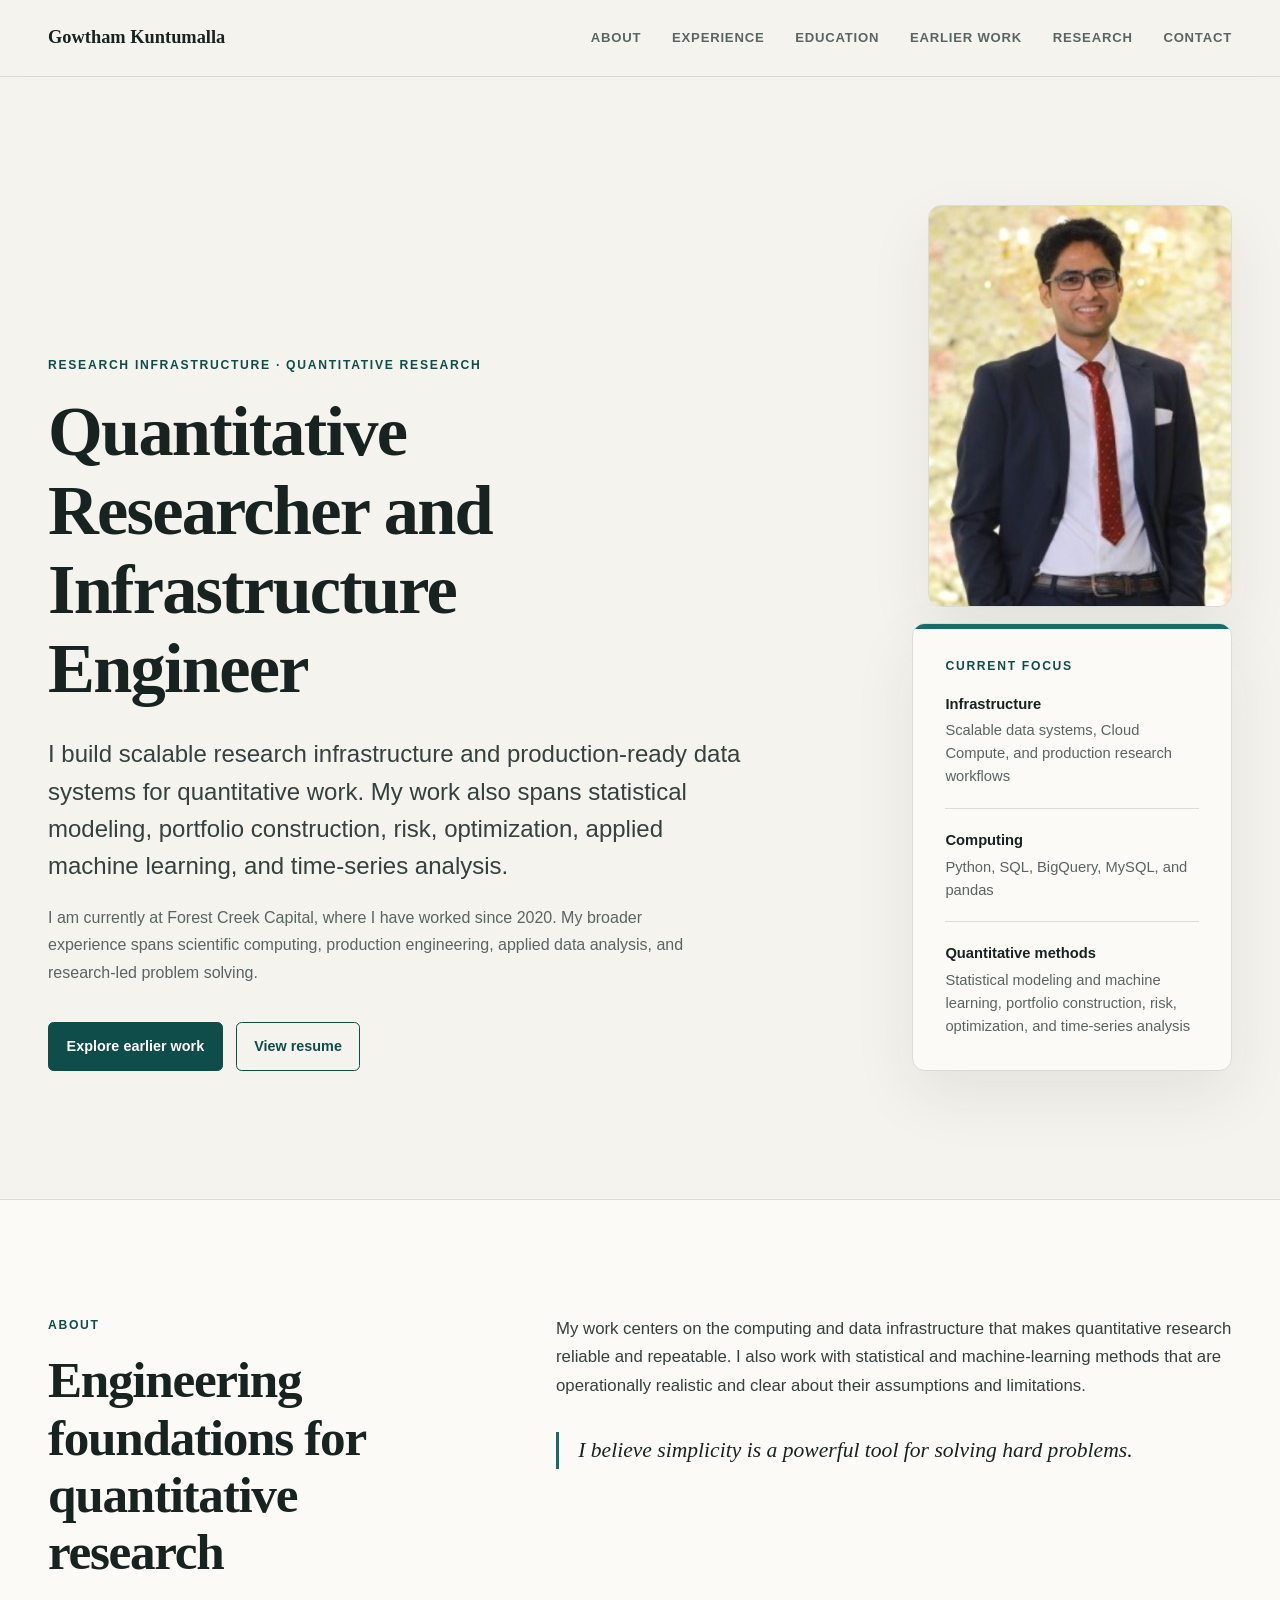
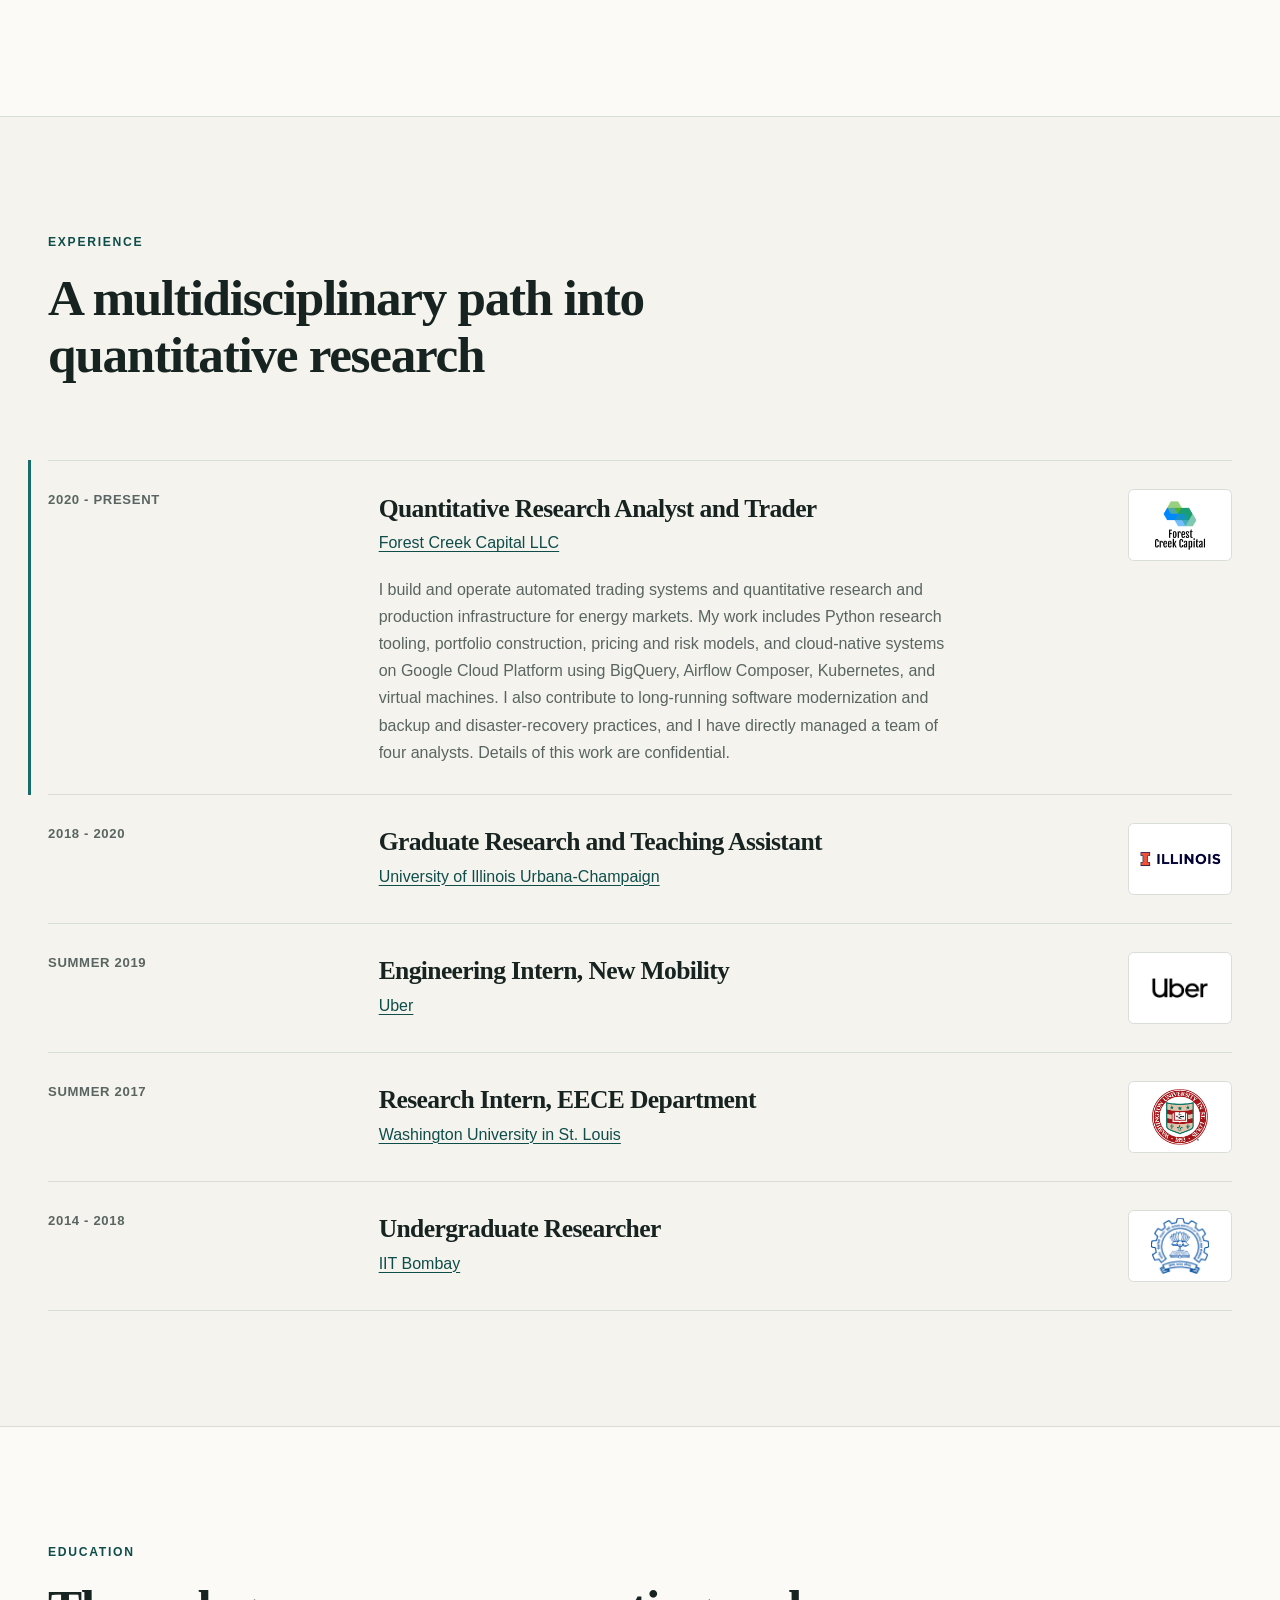
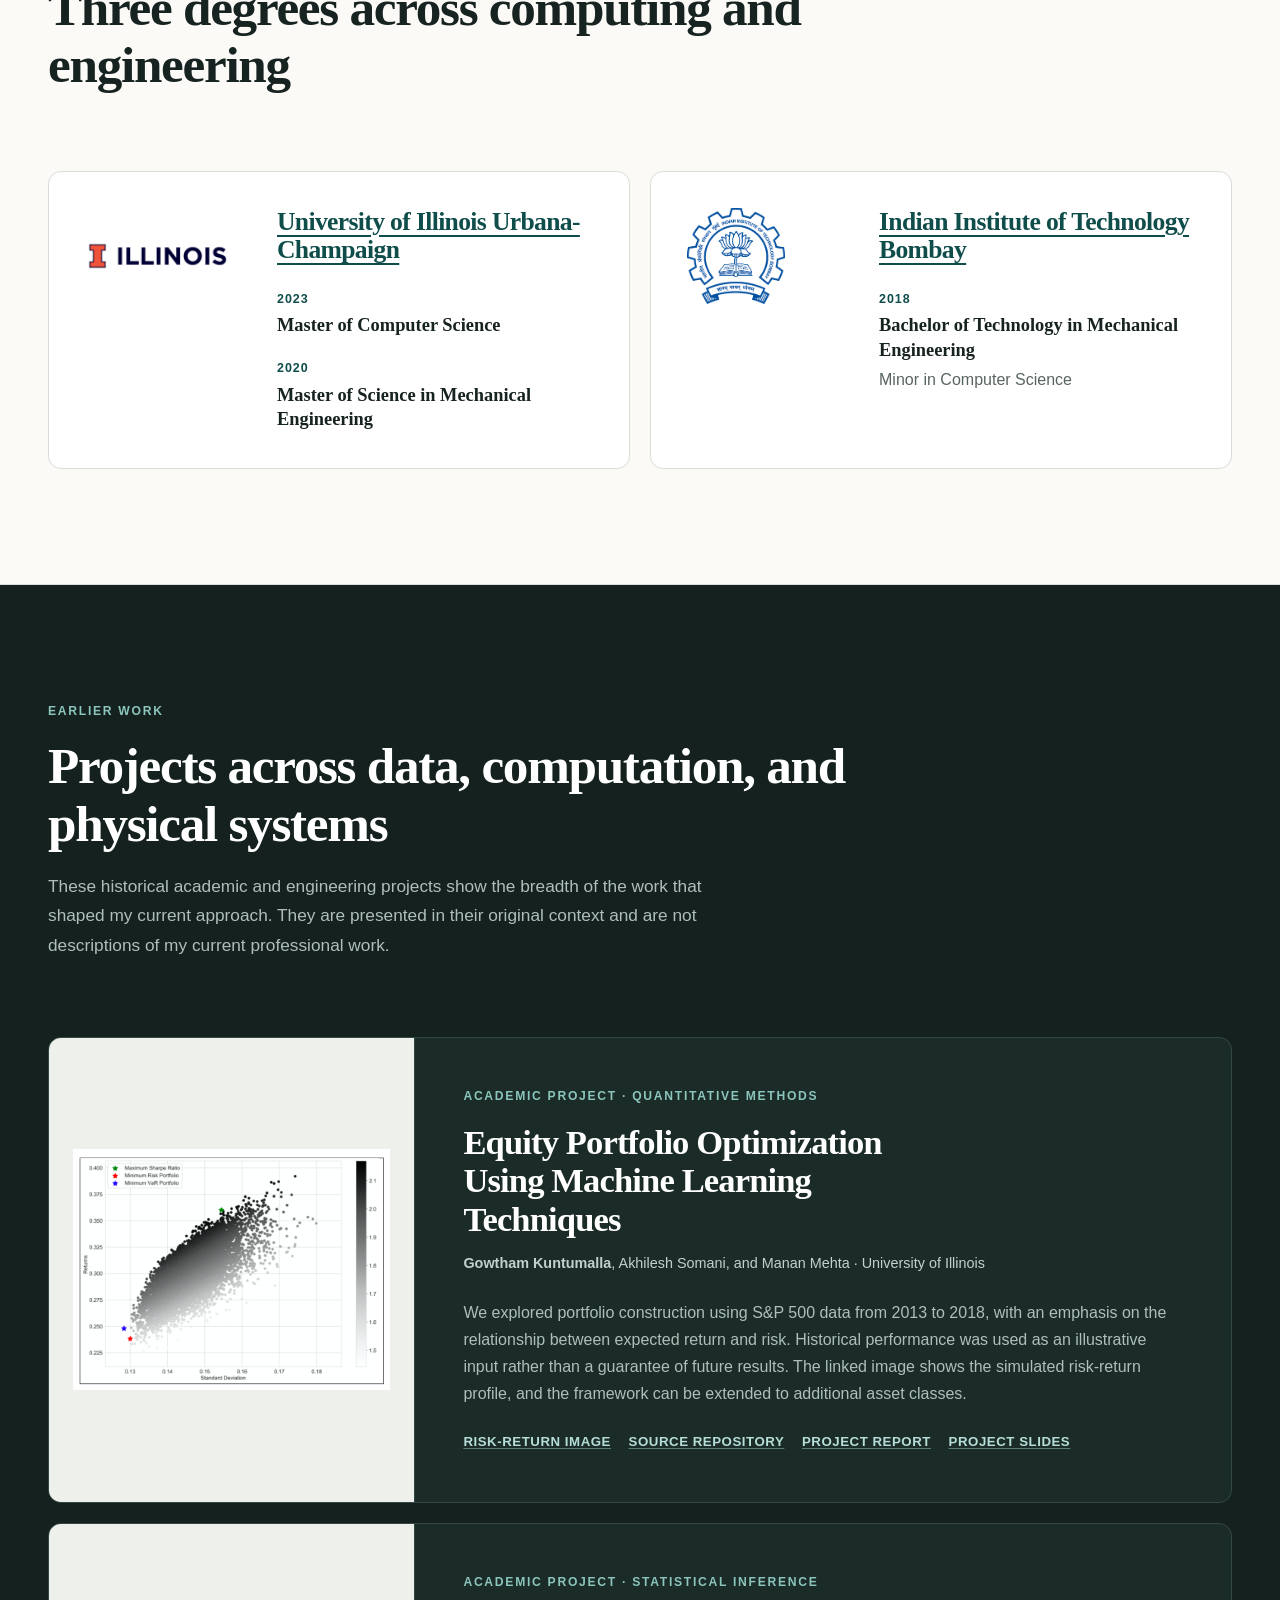
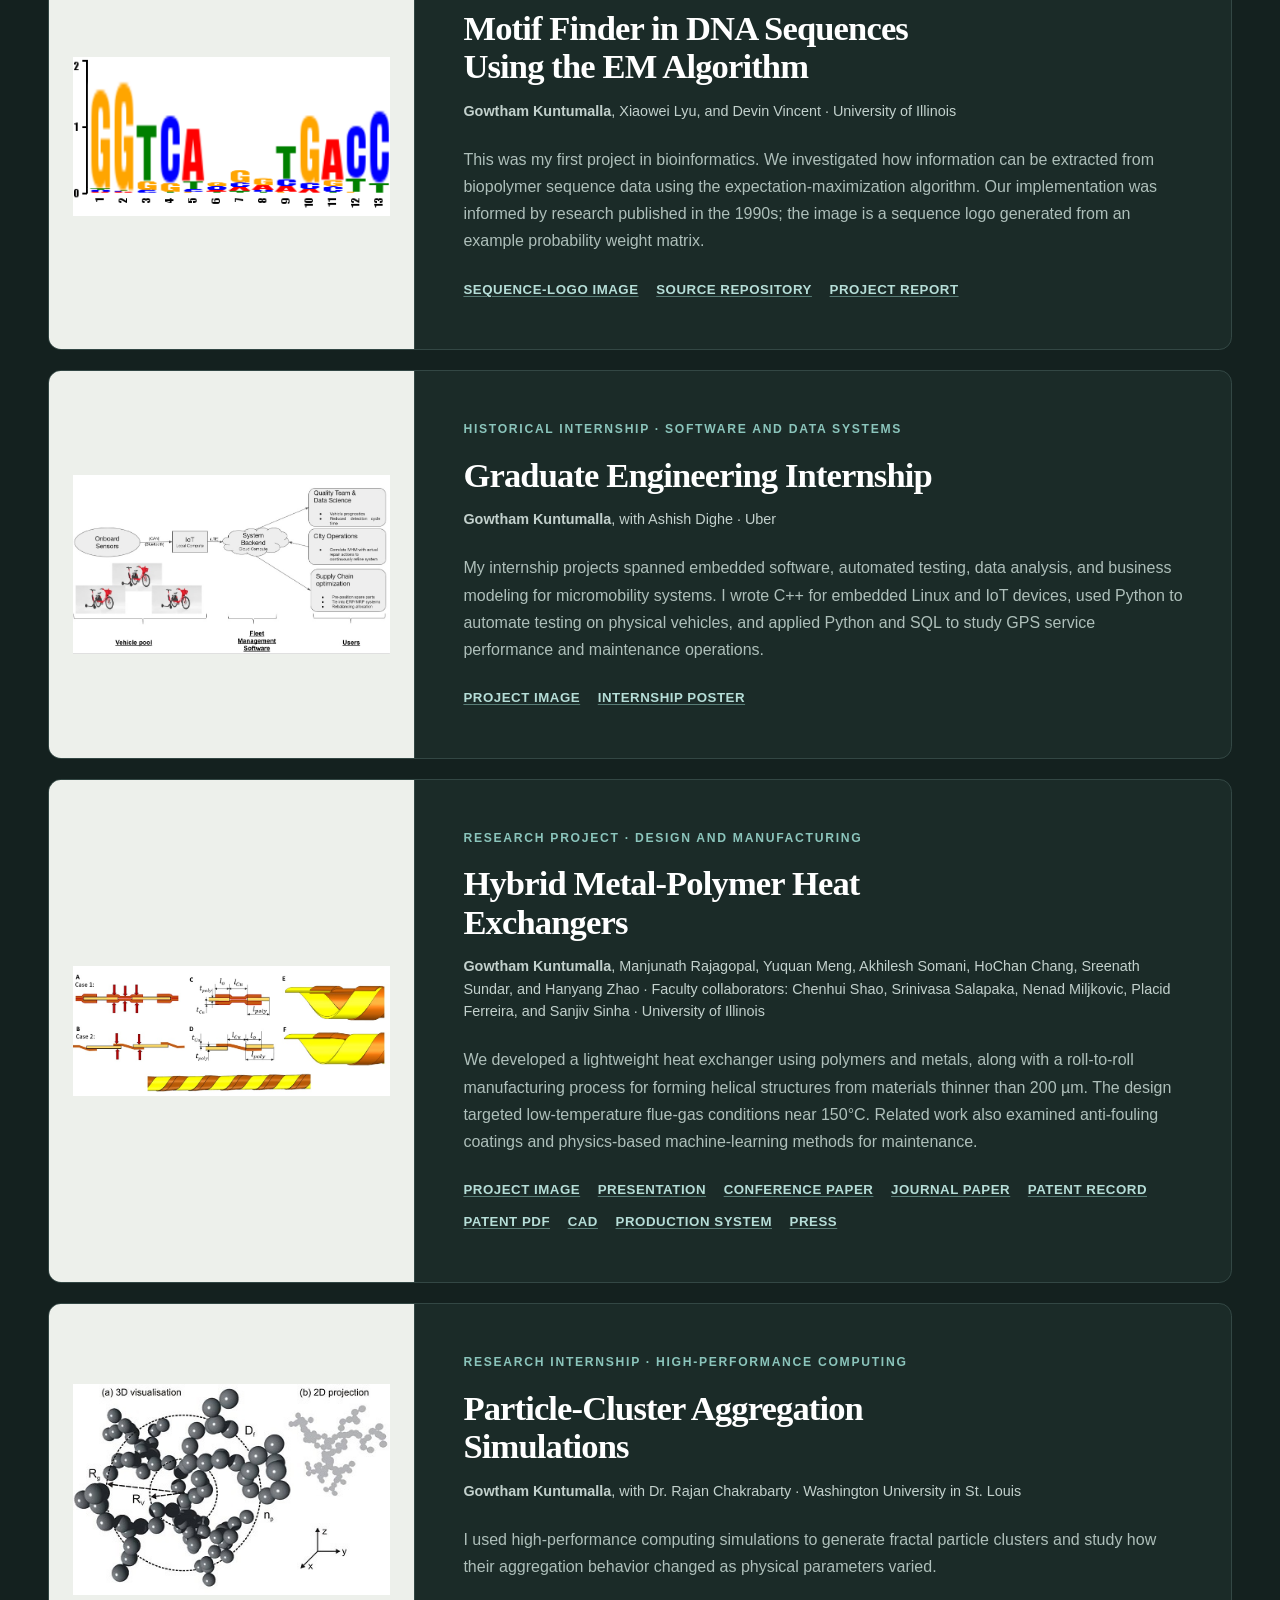
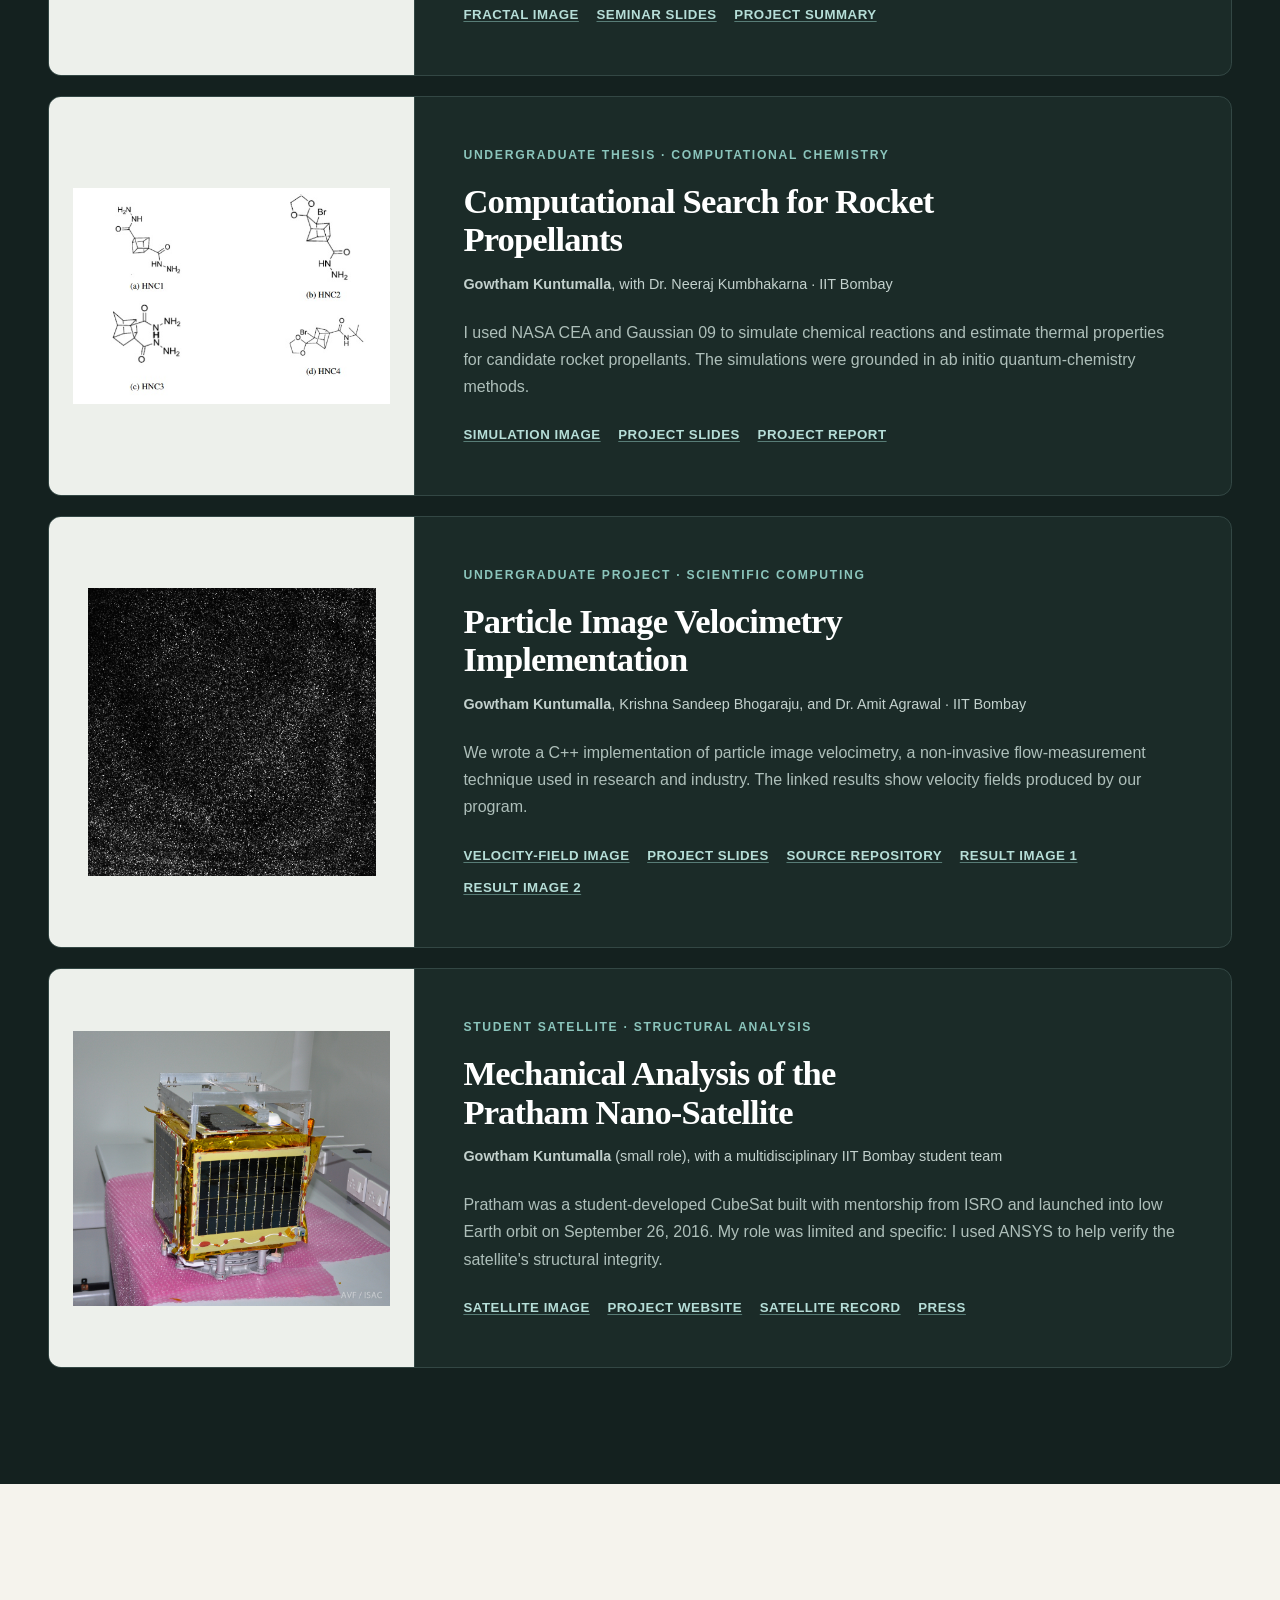
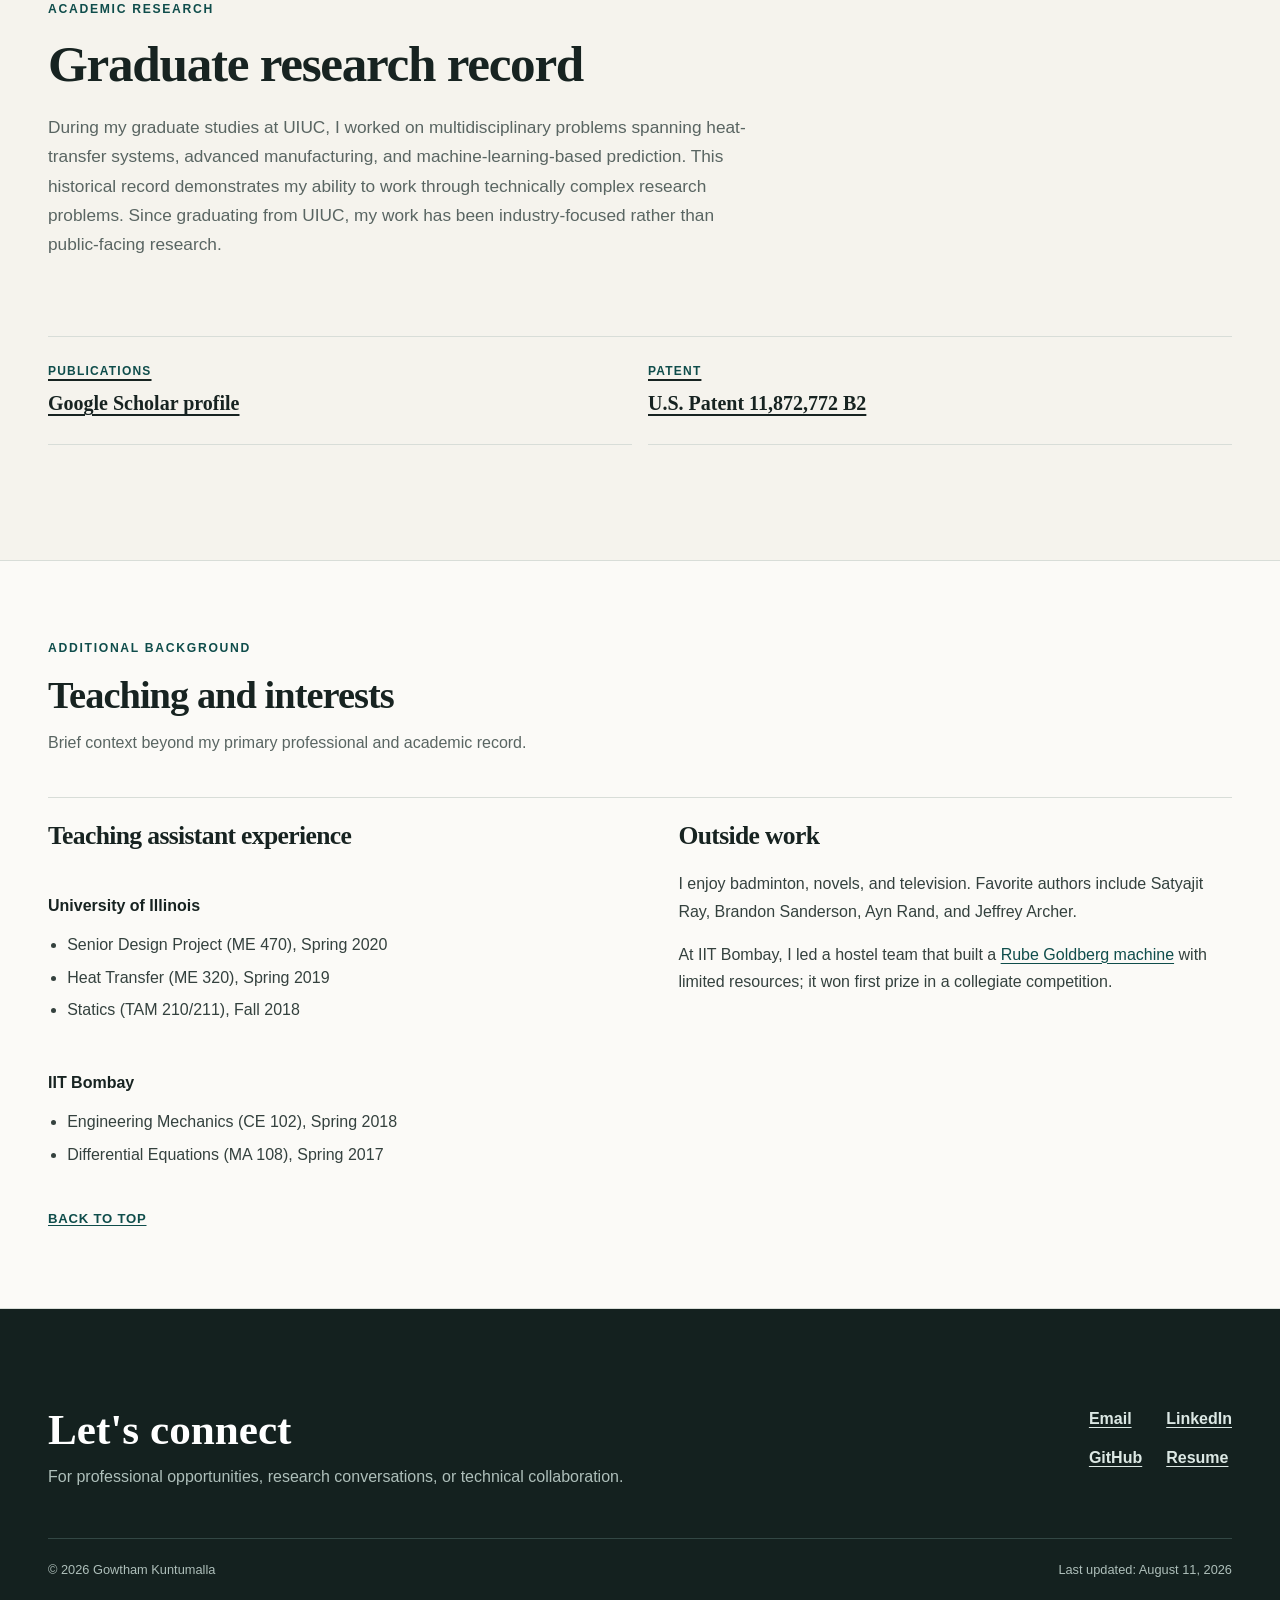
==== commit f203ba49: "Simplify confidentiality note" ====
--- a/index.html
+++ b/index.html
@@ -123,8 +123,7 @@
               Platform using BigQuery, Airflow Composer, Kubernetes, and virtual machines.
               I also contribute to long-running software modernization and backup and disaster-recovery
               practices, and I have directly managed a team of four analysts.
-              Because this work is proprietary and covered by confidentiality agreements, I do not share
-              strategy details, signals, performance data, or internal implementation specifics.
+              Details of this work are confidential.
             </p>
           </div>
         </li>
@@ -511,7 +510,7 @@
     </div>
     <div class="shell footer-meta">
       <p>&copy; 2026 Gowtham Kuntumalla</p>
-      <p>Last updated: <time datetime="2026-08-06">August 6, 2026</time></p>
+      <p>Last updated: <time datetime="2026-08-11">August 11, 2026</time></p>
     </div>
   </footer>
 </body>
